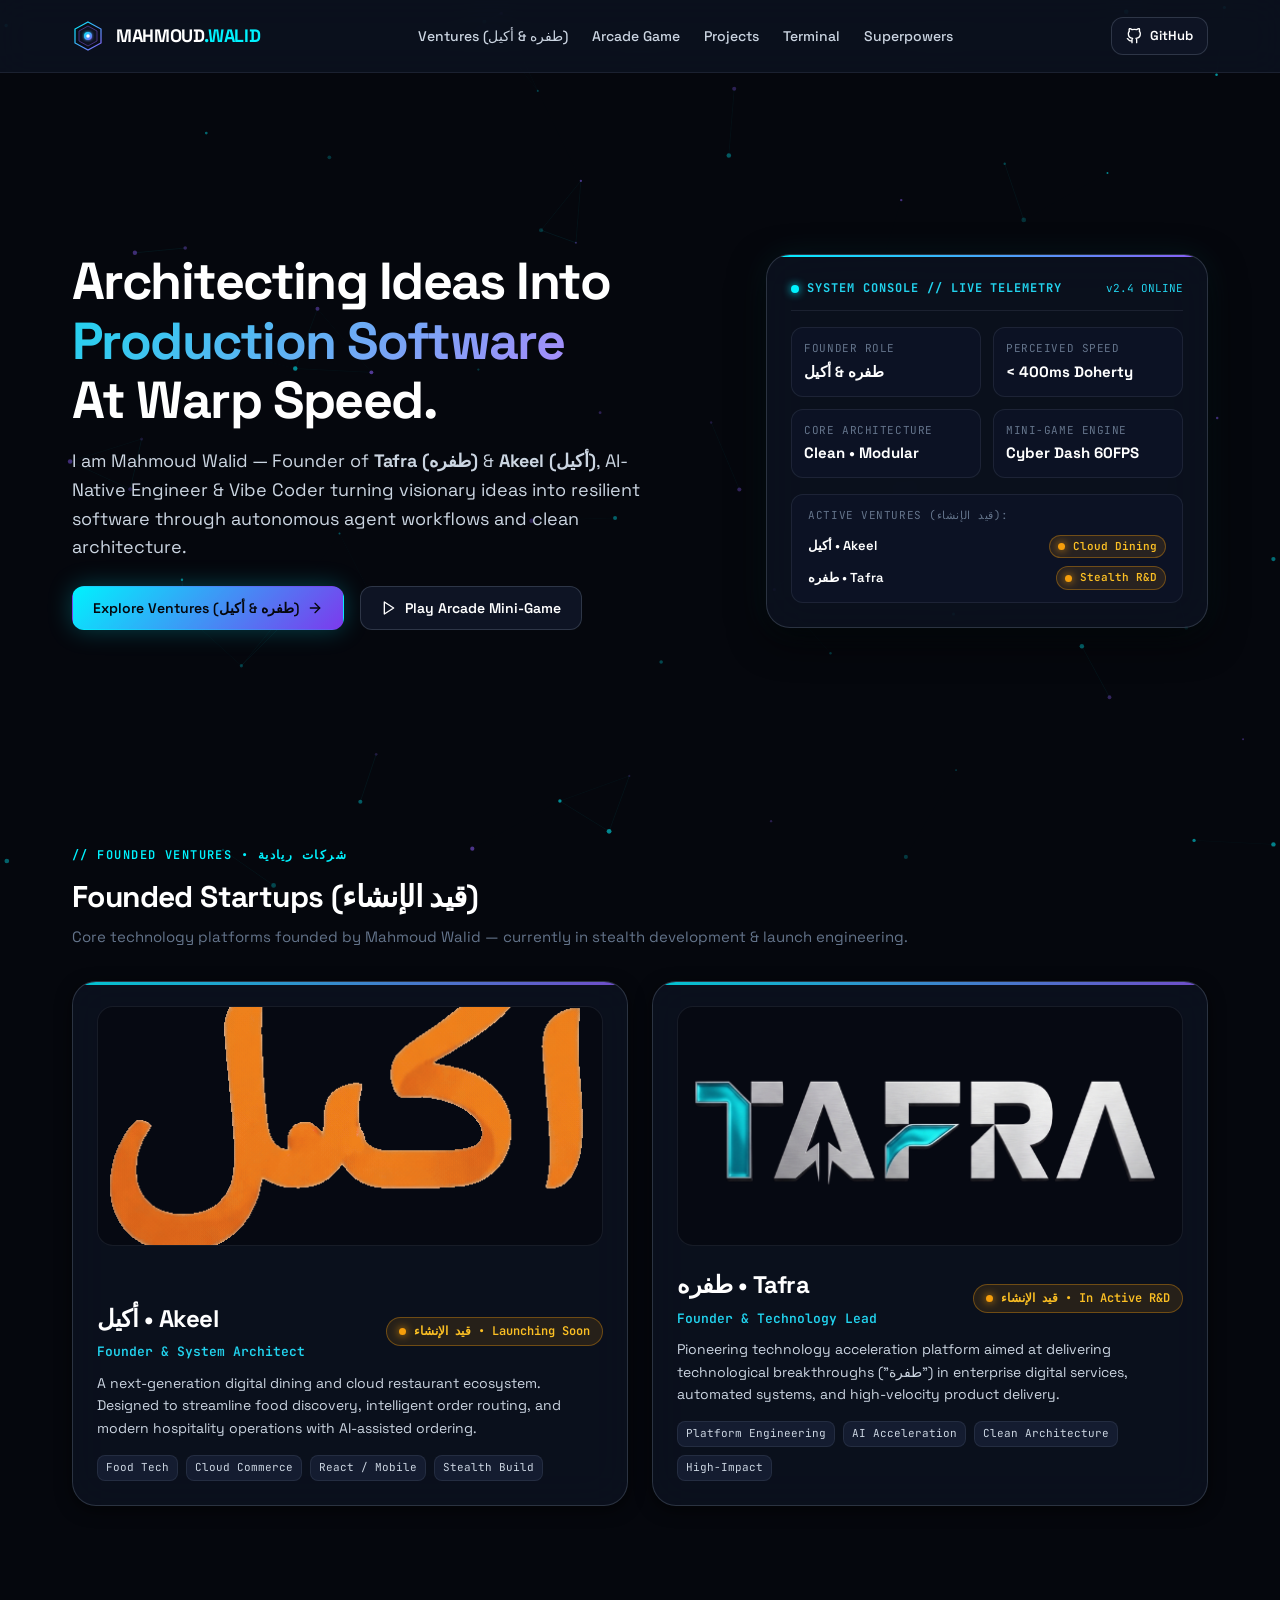
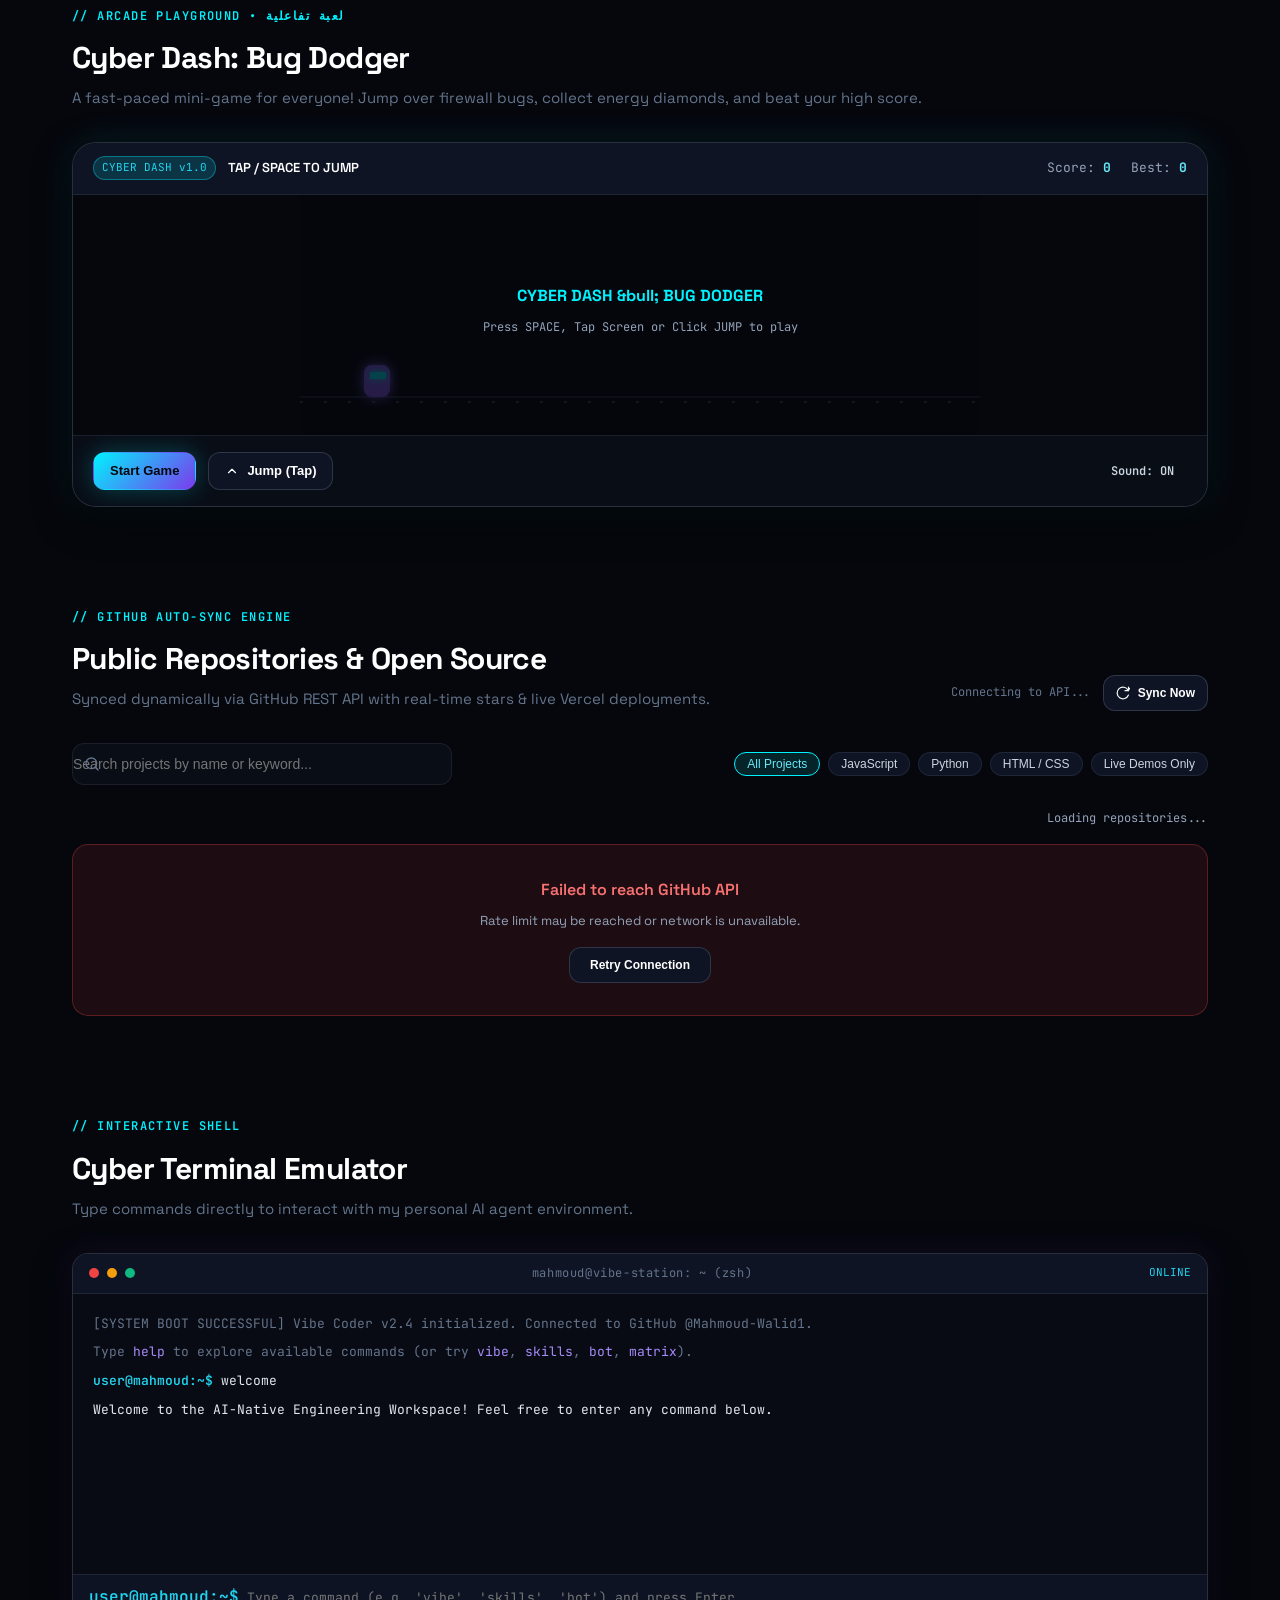
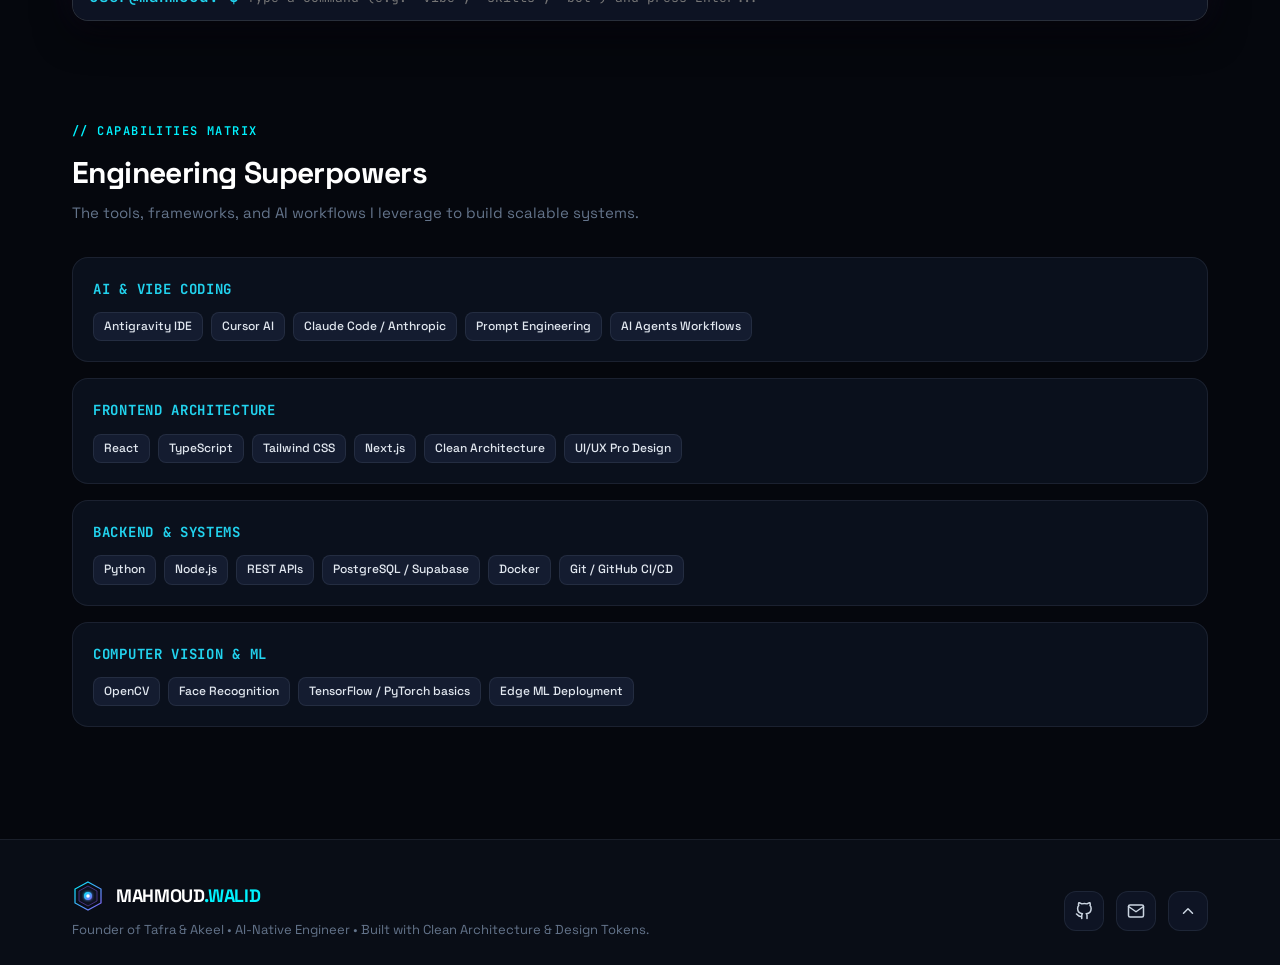
==== index.html @ 3ddee615 "feat: add Cyber Dash arcade mini-game, Tafra & Akeel ventures showcase, and modernize telemetry" ====
<!DOCTYPE html>
<html lang="en">
<head>
  <meta charset="UTF-8">
  <meta name="viewport" content="width=device-width, initial-scale=1.0">
  <title>Mahmoud Walid | Founder of Tafra & Akeel &bull; AI-Native Engineer</title>
  <meta name="description" content="Portfolio of Mahmoud Walid (Mahmoud-Walid1) — Founder of Tafra & Akeel, Vibe Coder & AI-Native Engineer building high-performance systems.">
  <meta property="og:title" content="Mahmoud Walid | Founder & AI-Native Engineer">
  <meta property="og:description" content="Explore founded ventures (Tafra & Akeel), live GitHub projects, and play the interactive Cyber Dash arcade mini-game.">
  <meta property="og:type" content="website">
  <link rel="icon" type="image/svg+xml" href="assets/favicon.svg">

  <!-- Typography: Space Grotesk & JetBrains Mono -->
  <link rel="preconnect" href="https://fonts.googleapis.com">
  <link rel="preconnect" href="https://fonts.gstatic.com" crossorigin>
  <link href="https://fonts.googleapis.com/css2?family=JetBrains+Mono:wght@400;500;700&family=Space+Grotesk:wght@400;500;600;700;800&display=swap" rel="stylesheet">

  <!-- Design System CSS -->
  <link rel="stylesheet" href="css/tokens.css">
  <link rel="stylesheet" href="css/layout.css">
  <link rel="stylesheet" href="css/components.css">

  <style>
    @keyframes spin {
      100% { transform: rotate(360deg); }
    }
  </style>
</head>
<body>
  <!-- 60FPS Interactive Cyber Particle Grid -->
  <canvas id="particle-canvas"></canvas>

  <!-- Navigation Header -->
  <header class="site-header">
    <div class="app-container nav-container">
      <a href="#" class="brand-logo" aria-label="Mahmoud Walid Home">
        <img src="assets/favicon.svg" alt="Cyber Brand Mark">
        <span>MAHMOUD<span class="brand-highlight">.WALID</span></span>
      </a>

      <nav aria-label="Primary Navigation">
        <ul class="nav-links">
          <li><a href="#ventures" class="nav-link">Ventures (طفره & أكيل)</a></li>
          <li><a href="#arcade" class="nav-link">Arcade Game</a></li>
          <li><a href="#projects" class="nav-link">Projects</a></li>
          <li><a href="#terminal" class="nav-link">Terminal</a></li>
          <li><a href="#skills" class="nav-link">Superpowers</a></li>
        </ul>
      </nav>

      <div style="display: flex; align-items: center; gap: var(--space-3);">
        <a href="https://github.com/Mahmoud-Walid1" target="_blank" rel="noopener noreferrer" class="btn btn-secondary" style="height: 38px; padding: 0 14px; font-size: 0.8125rem;">
          <svg xmlns="http://www.w3.org/2000/svg" width="16" height="16" viewBox="0 0 24 24" fill="none" stroke="currentColor" stroke-width="2" stroke-linecap="round" stroke-linejoin="round">
            <path d="M9 19c-5 1.5-5-2.5-7-3m14 6v-3.87a3.37 3.37 0 0 0-.94-2.61c3.14-.35 6.44-1.54 6.44-7A5.44 5.44 0 0 0 20 4.77 5.07 5.07 0 0 0 19.91 1S18.73.65 16 2.48a13.38 13.38 0 0 0-7 0C6.27.65 5.09 1 5.09 1A5.07 5.07 0 0 0 5 4.77a5.44 5.44 0 0 0-1.5 3.78c0 5.42 3.3 6.61 6.44 7A3.37 3.37 0 0 0 9 18.13V22"></path>
          </svg>
          <span>GitHub</span>
        </a>
      </div>
    </div>
  </header>

  <main class="app-container">
    <!-- Hero Section -->
    <section id="about" class="hero-section">
      <div class="hero-content">
        <h1 class="hero-title">
          Architecting Ideas Into <br>
          <span class="hero-gradient-text">Production Software</span> <br>
          At Warp Speed.
        </h1>

        <p class="hero-subtitle">
          I am Mahmoud Walid &mdash; Founder of <strong>Tafra (طفره)</strong> &amp; <strong>Akeel (أكيل)</strong>, AI-Native Engineer &amp; Vibe Coder turning visionary ideas into resilient software through autonomous agent workflows and clean architecture.
        </p>

        <div class="hero-actions">
          <a href="#ventures" class="btn btn-primary">
            <span>Explore Ventures (طفره & أكيل)</span>
            <svg xmlns="http://www.w3.org/2000/svg" width="16" height="16" viewBox="0 0 24 24" fill="none" stroke="currentColor" stroke-width="2" stroke-linecap="round" stroke-linejoin="round">
              <line x1="5" y1="12" x2="19" y2="12"></line>
              <polyline points="12 5 19 12 12 19"></polyline>
            </svg>
          </a>

          <a href="#arcade" class="btn btn-secondary">
            <svg xmlns="http://www.w3.org/2000/svg" width="16" height="16" viewBox="0 0 24 24" fill="none" stroke="currentColor" stroke-width="2" stroke-linecap="round" stroke-linejoin="round">
              <polygon points="5 3 19 12 5 21 5 3"></polygon>
            </svg>
            <span>Play Arcade Mini-Game</span>
          </a>
        </div>
      </div>

      <!-- Founder & System Telemetry Console -->
      <div class="hero-telemetry-card">
        <div class="hero-telemetry-header">
          <div class="hero-telemetry-title">
            <span class="badge-pulse-dot"></span>
            <span>SYSTEM CONSOLE // LIVE TELEMETRY</span>
          </div>
          <span style="font-family: var(--font-mono); font-size: 0.6875rem; color: var(--cyan-400);">v2.4 ONLINE</span>
        </div>

        <div class="hero-telemetry-grid">
          <div class="hero-metric-tile">
            <span class="hero-metric-label">Founder Role</span>
            <span class="hero-metric-value">طفره &amp; أكيل</span>
          </div>
          <div class="hero-metric-tile">
            <span class="hero-metric-label">Perceived Speed</span>
            <span class="hero-metric-value">&lt; 400ms Doherty</span>
          </div>
          <div class="hero-metric-tile">
            <span class="hero-metric-label">Core Architecture</span>
            <span class="hero-metric-value">Clean &bull; Modular</span>
          </div>
          <div class="hero-metric-tile">
            <span class="hero-metric-label">Mini-Game Engine</span>
            <span class="hero-metric-value">Cyber Dash 60FPS</span>
          </div>
        </div>

        <div class="hero-telemetry-ventures">
          <div style="font-family: var(--font-mono); font-size: 0.6875rem; color: var(--text-muted); text-transform: uppercase; letter-spacing: 0.05em; margin-bottom: 2px;">
            Active Ventures (قيد الإنشاء):
          </div>
          <div class="hero-telemetry-venture-item">
            <span style="font-weight: 600; color: #ffffff;">أكيل &bull; Akeel</span>
            <span class="badge-construction" style="padding: 2px 8px; font-size: 0.6875rem;">
              <span class="badge-pulse-amber"></span>
              <span>Cloud Dining</span>
            </span>
          </div>
          <div class="hero-telemetry-venture-item">
            <span style="font-weight: 600; color: #ffffff;">طفره &bull; Tafra</span>
            <span class="badge-construction" style="padding: 2px 8px; font-size: 0.6875rem;">
              <span class="badge-pulse-amber"></span>
              <span>Stealth R&amp;D</span>
            </span>
          </div>
        </div>
      </div>
    </section>

    <!-- Founded Ventures Section (Tafra & Akeel) -->
    <section id="ventures" class="section">
      <div class="section-header">
        <span class="section-tag">// FOUNDED VENTURES &bull; شركات ريادية</span>
        <h2 class="section-title">Founded Startups (قيد الإنشاء)</h2>
        <p class="section-subtitle">Core technology platforms founded by Mahmoud Walid &mdash; currently in stealth development &amp; launch engineering.</p>
      </div>

      <div class="ventures-grid">
        <!-- Venture 1: Akeel (أكيل) -->
        <article class="venture-card">
          <div class="venture-media-wrapper">
            <img src="assets/ventures/akeel.gif" alt="Akeel Food Tech Platform Animation" loading="lazy">
          </div>

          <div class="venture-info">
            <div class="venture-header">
              <div>
                <h3 class="venture-name">أكيل &bull; Akeel</h3>
                <span class="venture-role">Founder &amp; System Architect</span>
              </div>
              <div class="badge-construction">
                <span class="badge-pulse-amber"></span>
                <span>قيد الإنشاء &bull; Launching Soon</span>
              </div>
            </div>

            <p class="venture-desc">
              A next-generation digital dining and cloud restaurant ecosystem. Designed to streamline food discovery, intelligent order routing, and modern hospitality operations with AI-assisted ordering.
            </p>

            <div class="venture-tags">
              <span class="venture-tag">Food Tech</span>
              <span class="venture-tag">Cloud Commerce</span>
              <span class="venture-tag">React / Mobile</span>
              <span class="venture-tag">Stealth Build</span>
            </div>
          </div>
        </article>

        <!-- Venture 2: Tafra (طفره) -->
        <article class="venture-card">
          <div class="venture-media-wrapper">
            <img src="assets/ventures/tafra.png" alt="Tafra Tech Venture Brand Identity" loading="lazy">
          </div>

          <div class="venture-info">
            <div class="venture-header">
              <div>
                <h3 class="venture-name">طفره &bull; Tafra</h3>
                <span class="venture-role">Founder &amp; Technology Lead</span>
              </div>
              <div class="badge-construction">
                <span class="badge-pulse-amber"></span>
                <span>قيد الإنشاء &bull; In Active R&amp;D</span>
              </div>
            </div>

            <p class="venture-desc">
              Pioneering technology acceleration platform aimed at delivering technological breakthroughs ("طفرة") in enterprise digital services, automated systems, and high-velocity product delivery.
            </p>

            <div class="venture-tags">
              <span class="venture-tag">Platform Engineering</span>
              <span class="venture-tag">AI Acceleration</span>
              <span class="venture-tag">Clean Architecture</span>
              <span class="venture-tag">High-Impact</span>
            </div>
          </div>
        </article>
      </div>
    </section>

    <!-- Arcade Mini-Game Section (For Regular People) -->
    <section id="arcade" class="section">
      <div class="section-header">
        <span class="section-tag">// ARCADE PLAYGROUND &bull; لعبة تفاعلية</span>
        <h2 class="section-title">Cyber Dash: Bug Dodger</h2>
        <p class="section-subtitle">A fast-paced mini-game for everyone! Jump over firewall bugs, collect energy diamonds, and beat your high score.</p>
      </div>

      <div id="arcade-game-container" class="arcade-container">
        <div class="arcade-header">
          <div class="arcade-title-group">
            <span class="arcade-status-badge">CYBER DASH v1.0</span>
            <span style="font-size: 0.8125rem; font-weight: 600; color: #ffffff;">TAP / SPACE TO JUMP</span>
          </div>

          <div class="arcade-stats">
            <div class="arcade-stat-item">Score: <span id="game-score-display" class="arcade-stat-val">0</span></div>
            <div class="arcade-stat-item">Best: <span id="game-highscore-display" class="arcade-stat-val">0</span></div>
          </div>
        </div>

        <div class="arcade-canvas-wrapper">
          <canvas id="cyber-game-canvas"></canvas>
        </div>

        <div class="arcade-footer-controls">
          <div class="arcade-btn-group">
            <button id="game-start-btn" class="btn btn-primary" style="height: 38px; padding: 0 16px; font-size: 0.8125rem;">
              Start Game
            </button>
            <button id="game-jump-btn" class="btn btn-secondary" style="height: 38px; padding: 0 16px; font-size: 0.8125rem;">
              <svg xmlns="http://www.w3.org/2000/svg" width="14" height="14" viewBox="0 0 24 24" fill="none" stroke="currentColor" stroke-width="2" stroke-linecap="round" stroke-linejoin="round">
                <polyline points="18 15 12 9 6 15"></polyline>
              </svg>
              <span>Jump (Tap)</span>
            </button>
          </div>

          <div class="arcade-btn-group">
            <button id="game-mute-btn" class="btn btn-ghost" style="height: 36px; padding: 0 12px; font-size: 0.75rem; font-family: var(--font-mono);">
              Sound: ON
            </button>
          </div>
        </div>
      </div>
    </section>

    <!-- Dynamic Repositories Section -->
    <section id="projects" class="section">
      <div class="section-header" style="display: flex; flex-direction: column; gap: var(--space-2);">
        <div style="display: flex; justify-content: space-between; align-items: flex-end; flex-wrap: wrap; gap: var(--space-4);">
          <div>
            <span class="section-tag">// GITHUB AUTO-SYNC ENGINE</span>
            <h2 class="section-title">Public Repositories &amp; Open Source</h2>
            <p class="section-subtitle">Synced dynamically via GitHub REST API with real-time stars &amp; live Vercel deployments.</p>
          </div>

          <div style="display: flex; align-items: center; gap: var(--space-3);">
            <span id="cache-status" style="font-family: var(--font-mono); font-size: 0.75rem; color: var(--slate-500);">Connecting to API...</span>
            <button id="sync-repos-btn" class="btn btn-secondary" title="Force Refresh GitHub Cache" style="height: 36px; padding: 0 12px; font-size: 0.75rem;">
              <svg class="sync-icon" xmlns="http://www.w3.org/2000/svg" width="14" height="14" viewBox="0 0 24 24" fill="none" stroke="currentColor" stroke-width="2" stroke-linecap="round" stroke-linejoin="round">
                <path d="M21.5 2v6h-6M21.34 15.57a10 10 0 1 1-.57-8.38l5.67-5.67"></path>
              </svg>
              <span>Sync Now</span>
            </button>
          </div>
        </div>
      </div>

      <!-- Search & Category Filters -->
      <div class="controls-bar">
        <div class="search-input-wrapper">
          <svg class="search-icon" xmlns="http://www.w3.org/2000/svg" viewBox="0 0 24 24" fill="none" stroke="currentColor" stroke-width="2" stroke-linecap="round" stroke-linejoin="round">
            <circle cx="11" cy="11" r="8"></circle>
            <line x1="21" y1="21" x2="16.65" y2="16.65"></line>
          </svg>
          <input id="repo-search-input" type="text" class="search-input" placeholder="Search projects by name or keyword...">
        </div>

        <div class="filter-chips">
          <button class="filter-chip active" data-filter="All">All Projects</button>
          <button class="filter-chip" data-filter="JavaScript">JavaScript</button>
          <button class="filter-chip" data-filter="Python">Python</button>
          <button class="filter-chip" data-filter="HTML/CSS">HTML / CSS</button>
          <button class="filter-chip" data-filter="Demos Only">Live Demos Only</button>
        </div>
      </div>

      <div style="margin-bottom: var(--space-4); display: flex; justify-content: flex-end;">
        <span id="repos-count" style="font-family: var(--font-mono); font-size: 0.75rem; color: var(--slate-400);">Loading repositories...</span>
      </div>

      <!-- Repositories Grid Container -->
      <div id="repos-container" class="repos-grid">
        <!-- Rendered dynamically by js/ui.js -->
      </div>
    </section>

    <!-- Cyber Terminal Section -->
    <section id="terminal" class="section">
      <div class="section-header">
        <span class="section-tag">// INTERACTIVE SHELL</span>
        <h2 class="section-title">Cyber Terminal Emulator</h2>
        <p class="section-subtitle">Type commands directly to interact with my personal AI agent environment.</p>
      </div>

      <div id="cyber-terminal" class="terminal-window">
        <div class="terminal-header">
          <div class="terminal-dots">
            <span class="terminal-dot dot-red"></span>
            <span class="terminal-dot dot-yellow"></span>
            <span class="terminal-dot dot-green"></span>
          </div>
          <span class="terminal-title">mahmoud@vibe-station: ~ (zsh)</span>
          <span style="font-size: 0.6875rem; color: var(--cyan-400);">ONLINE</span>
        </div>

        <div class="terminal-body">
          <div class="terminal-line terminal-system">
            [SYSTEM BOOT SUCCESSFUL] Vibe Coder v2.4 initialized. Connected to GitHub @Mahmoud-Walid1.
          </div>
          <div class="terminal-line terminal-system">
            Type <span class="terminal-highlight">help</span> to explore available commands (or try <span class="terminal-highlight">vibe</span>, <span class="terminal-highlight">skills</span>, <span class="terminal-highlight">bot</span>, <span class="terminal-highlight">matrix</span>).
          </div>
          <div class="terminal-line">
            <span class="terminal-prompt">user@mahmoud:~$</span> <span class="terminal-output">welcome</span>
          </div>
          <div class="terminal-line terminal-output">
            Welcome to the AI-Native Engineering Workspace! Feel free to enter any command below.
          </div>
        </div>

        <div class="terminal-header" style="background: rgba(14, 20, 36, 0.95); border-top: 1px solid var(--border-subtle); border-bottom: none; height: 46px;">
          <div class="terminal-input-row" style="width: 100%; margin: 0;">
            <span class="terminal-prompt">user@mahmoud:~$</span>
            <input type="text" class="terminal-input" placeholder="Type a command (e.g. 'vibe', 'skills', 'bot') and press Enter..." autofocus>
          </div>
        </div>
      </div>
    </section>

    <!-- Skills & Superpowers Section -->
    <section id="skills" class="section">
      <div class="section-header">
        <span class="section-tag">// CAPABILITIES MATRIX</span>
        <h2 class="section-title">Engineering Superpowers</h2>
        <p class="section-subtitle">The tools, frameworks, and AI workflows I leverage to build scalable systems.</p>
      </div>

      <div id="skills-container" style="display: grid; grid-template-columns: 1fr; gap: var(--space-4);">
        <!-- Rendered dynamically by js/main.js -->
      </div>
    </section>
  </main>

  <!-- Footer -->
  <footer class="site-footer">
    <div class="app-container footer-inner">
      <div>
        <a href="#" class="brand-logo" style="margin-bottom: var(--space-2);">
          <img src="assets/favicon.svg" alt="Cyber Brand Mark">
          <span>MAHMOUD<span class="brand-highlight">.WALID</span></span>
        </a>
        <p class="footer-meta">Founder of Tafra &amp; Akeel &bull; AI-Native Engineer &bull; Built with Clean Architecture &amp; Design Tokens.</p>
      </div>

      <div style="display: flex; align-items: center; gap: var(--space-3);">
        <a href="https://github.com/Mahmoud-Walid1" target="_blank" rel="noopener noreferrer" class="btn-icon" aria-label="GitHub Profile">
          <svg xmlns="http://www.w3.org/2000/svg" width="18" height="18" viewBox="0 0 24 24" fill="none" stroke="currentColor" stroke-width="2" stroke-linecap="round" stroke-linejoin="round">
            <path d="M9 19c-5 1.5-5-2.5-7-3m14 6v-3.87a3.37 3.37 0 0 0-.94-2.61c3.14-.35 6.44-1.54 6.44-7A5.44 5.44 0 0 0 20 4.77 5.07 5.07 0 0 0 19.91 1S18.73.65 16 2.48a13.38 13.38 0 0 0-7 0C6.27.65 5.09 1 5.09 1A5.07 5.07 0 0 0 5 4.77a5.44 5.44 0 0 0-1.5 3.78c0 5.42 3.3 6.61 6.44 7A3.37 3.37 0 0 0 9 18.13V22"></path>
          </svg>
        </a>

        <a href="mailto:mahmoud.walid.dev@gmail.com" class="btn-icon" aria-label="Email Me">
          <svg xmlns="http://www.w3.org/2000/svg" width="18" height="18" viewBox="0 0 24 24" fill="none" stroke="currentColor" stroke-width="2" stroke-linecap="round" stroke-linejoin="round">
            <path d="M4 4h16c1.1 0 2 .9 2 2v12c0 1.1-.9 2-2 2H4c-1.1 0-2-.9-2-2V6c0-1.1.9-2 2-2z"></path>
            <polyline points="22,6 12,13 2,6"></polyline>
          </svg>
        </a>

        <a href="#about" class="btn-icon" aria-label="Scroll to top">
          <svg xmlns="http://www.w3.org/2000/svg" width="18" height="18" viewBox="0 0 24 24" fill="none" stroke="currentColor" stroke-width="2" stroke-linecap="round" stroke-linejoin="round">
            <polyline points="18 15 12 9 6 15"></polyline>
          </svg>
        </a>
      </div>
    </div>
  </footer>

  <!-- Module Entrypoint -->
  <script type="module" src="js/main.js"></script>
</body>
</html>
---- css/tokens.css ----
/**
 * Design Tokens & Foundation System
 * Strict 4px modular spacing scale, 100-900 color ramps, semantic tokens, and intent-driven motion curves.
 */

:root {
  /* 4px Modular Spacing Scale */
  --space-1: 4px;
  --space-2: 8px;
  --space-3: 12px;
  --space-4: 16px;
  --space-5: 20px;
  --space-6: 24px;
  --space-8: 32px;
  --space-10: 40px;
  --space-12: 48px;
  --space-16: 64px;

  /* Numbered Color Scales: Cyan Accent (#00f2fe base) */
  --cyan-50: #ecfeff;
  --cyan-100: #cffafe;
  --cyan-200: #a5f3fc;
  --cyan-300: #67e8f9;
  --cyan-400: #22d3ee;
  --cyan-500: #00f2fe;
  --cyan-600: #0891b2;
  --cyan-700: #0e7490;
  --cyan-800: #155e75;
  --cyan-900: #164e63;

  /* Numbered Color Scales: Violet Accent (#8b5cf6 base) */
  --violet-50: #f5f3ff;
  --violet-100: #ede9fe;
  --violet-200: #ddd6fe;
  --violet-300: #c4b5fd;
  --violet-400: #a78bfa;
  --violet-500: #8b5cf6;
  --violet-600: #7c3aed;
  --violet-700: #6d28d9;
  --violet-800: #5b21b6;
  --violet-900: #4c1d95;

  /* Dark Neutral Slate Canvas Ramps */
  --slate-950: #05070d;
  --slate-900: #090d16;
  --slate-850: #0e1424;
  --slate-800: #141c30;
  --slate-700: #1f2a47;
  --slate-600: #334155;
  --slate-500: #64748b;
  --slate-400: #94a3b8;
  --slate-300: #cbd5e1;
  --slate-200: #e2e8f0;
  --slate-100: #f8fafc;

  /* Semantic Design Tokens */
  --bg-canvas: var(--slate-950);
  --bg-surface: var(--slate-900);
  --bg-surface-elevated: var(--slate-850);
  --bg-surface-glass: rgba(14, 20, 36, 0.7);

  --border-subtle: rgba(148, 163, 184, 0.12);
  --border-strong: rgba(148, 163, 184, 0.24);
  --border-accent: rgba(0, 242, 254, 0.35);
  --border-violet: rgba(139, 92, 246, 0.35);

  --text-primary: #ffffff;
  --text-secondary: var(--slate-300);
  --text-muted: var(--slate-500);
  --text-accent: var(--cyan-500);
  --text-violet: var(--violet-400);

  /* Typography Scale */
  --font-sans: 'Space Grotesk', -apple-system, BlinkMacSystemFont, 'Segoe UI', Roboto, sans-serif;
  --font-mono: 'JetBrains Mono', 'Fira Code', monospace;

  /* Elevation Shadows */
  --shadow-sm: 0 1px 2px rgba(0, 0, 0, 0.4);
  --shadow-md: 0 4px 16px rgba(0, 0, 0, 0.6);
  --shadow-lg: 0 12px 36px rgba(0, 0, 0, 0.75);
  --shadow-neon-cyan: 0 0 24px rgba(0, 242, 254, 0.25);
  --shadow-neon-violet: 0 0 24px rgba(139, 92, 246, 0.25);

  /* Concentric Border Radii */
  --radius-sm: 8px;
  --radius-md: 12px;
  --radius-lg: 16px;
  --radius-xl: 24px;
  --radius-full: 9999px;

  /* Intent-Driven Motion */
  --ease-enter: cubic-bezier(0.16, 1, 0.3, 1);
  --ease-move: cubic-bezier(0.4, 0, 0.2, 1);
  --ease-exit: cubic-bezier(0.4, 0, 1, 1);
  --ease-spring: cubic-bezier(0.34, 1.56, 0.64, 1);

  --duration-micro: 120ms;
  --duration-standard: 200ms;
  --duration-surface: 320ms;
  --duration-complex: 480ms;

  /* Z-Index Hierarchy */
  --z-canvas: 0;
  --z-base: 1;
  --z-surface: 10;
  --z-dropdown: 20;
  --z-modal: 40;
  --z-toast: 50;
}
---- css/layout.css ----
/**
 * Layout Architecture
 * Semantic grid and container system adhering to the 4px modular scale.
 */

*, *::before, *::after {
  box-sizing: border-box;
  margin: 0;
  padding: 0;
}

html {
  scroll-behavior: smooth;
  color-scheme: dark;
}

body {
  font-family: var(--font-sans);
  background-color: var(--bg-canvas);
  color: var(--text-primary);
  line-height: 1.6;
  min-height: 100vh;
  overflow-x: hidden;
  position: relative;
}

/* Background Canvas Layer */
#particle-canvas {
  position: fixed;
  top: 0;
  left: 0;
  width: 100vw;
  height: 100vh;
  z-index: var(--z-canvas);
  pointer-events: none;
  opacity: 0.85;
}

/* Content Wrapper */
.app-container {
  position: relative;
  z-index: var(--z-base);
  width: 100%;
  max-width: 1200px;
  margin: 0 auto;
  padding: 0 var(--space-4);
}

@media (min-width: 768px) {
  .app-container {
    padding: 0 var(--space-8);
  }
}

/* Sticky Navbar */
.site-header {
  position: sticky;
  top: 0;
  z-index: var(--z-surface);
  backdrop-filter: blur(16px);
  -webkit-backdrop-filter: blur(16px);
  background: var(--bg-surface-glass);
  border-bottom: 1px solid var(--border-subtle);
  transition: border-color var(--duration-standard) var(--ease-move);
}

.nav-container {
  display: flex;
  align-items: center;
  justify-content: space-between;
  height: 72px;
}

.brand-logo {
  display: flex;
  align-items: center;
  gap: var(--space-3);
  text-decoration: none;
  color: var(--text-primary);
  font-weight: 700;
  font-size: 1.125rem;
  letter-spacing: -0.02em;
}

.brand-logo img {
  width: 32px;
  height: 32px;
}

.brand-logo .brand-highlight {
  color: var(--text-accent);
}

.nav-links {
  display: none;
  align-items: center;
  gap: var(--space-6);
  list-style: none;
}

@media (min-width: 768px) {
  .nav-links {
    display: flex;
  }
}

.nav-link {
  color: var(--text-secondary);
  text-decoration: none;
  font-size: 0.875rem;
  font-weight: 500;
  transition: color var(--duration-micro) var(--ease-enter);
}

.nav-link:hover {
  color: var(--text-accent);
}

/* Hero Section */
.hero-section {
  padding: var(--space-12) 0 var(--space-8);
  display: grid;
  grid-template-columns: 1fr;
  gap: var(--space-8);
  align-items: center;
}

@media (min-width: 1024px) {
  .hero-section {
    grid-template-columns: 1.2fr 0.8fr;
    padding: var(--space-16) 0 var(--space-12);
    min-height: 80vh;
  }
}

.hero-content {
  display: flex;
  flex-direction: column;
  gap: var(--space-4);
}

.hero-title {
  font-size: 2.25rem;
  font-weight: 800;
  line-height: 1.15;
  letter-spacing: -0.03em;
  color: var(--text-primary);
}

@media (min-width: 640px) {
  .hero-title {
    font-size: 3.25rem;
  }
}

.hero-gradient-text {
  background: linear-gradient(135deg, var(--cyan-400), var(--violet-400));
  -webkit-background-clip: text;
  -webkit-text-fill-color: transparent;
}

.hero-subtitle {
  font-size: 1.125rem;
  color: var(--text-secondary);
  max-width: 580px;
  line-height: 1.6;
}

.hero-actions {
  display: flex;
  flex-wrap: wrap;
  gap: var(--space-4);
  margin-top: var(--space-2);
}

.hero-telemetry-card {
  background: var(--bg-surface-glass);
  backdrop-filter: blur(24px);
  -webkit-backdrop-filter: blur(24px);
  border: 1px solid var(--border-strong);
  border-radius: var(--radius-xl);
  padding: var(--space-6);
  box-shadow: var(--shadow-lg), 0 0 32px rgba(0, 242, 254, 0.08);
  position: relative;
  overflow: hidden;
  display: flex;
  flex-direction: column;
  gap: var(--space-4);
}

.hero-telemetry-card::before {
  content: '';
  position: absolute;
  top: 0;
  left: 0;
  right: 0;
  height: 2px;
  background: linear-gradient(90deg, var(--cyan-500), var(--violet-500));
}

.hero-telemetry-header {
  display: flex;
  align-items: center;
  justify-content: space-between;
  border-bottom: 1px solid var(--border-subtle);
  padding-bottom: var(--space-3);
}

.hero-telemetry-title {
  font-family: var(--font-mono);
  font-size: 0.75rem;
  font-weight: 700;
  text-transform: uppercase;
  letter-spacing: 0.08em;
  color: var(--cyan-400);
  display: flex;
  align-items: center;
  gap: var(--space-2);
}

.hero-telemetry-grid {
  display: grid;
  grid-template-columns: 1fr 1fr;
  gap: var(--space-3);
}

.hero-metric-tile {
  background: rgba(15, 23, 42, 0.6);
  border: 1px solid var(--border-subtle);
  border-radius: var(--radius-md);
  padding: var(--space-3);
  display: flex;
  flex-direction: column;
  gap: 2px;
}

.hero-metric-label {
  font-family: var(--font-mono);
  font-size: 0.6875rem;
  color: var(--text-muted);
  text-transform: uppercase;
  letter-spacing: 0.05em;
}

.hero-metric-value {
  font-size: 0.9375rem;
  font-weight: 700;
  color: var(--text-primary);
}

.hero-telemetry-ventures {
  background: rgba(15, 23, 42, 0.6);
  border: 1px solid var(--border-subtle);
  border-radius: var(--radius-md);
  padding: var(--space-3) var(--space-4);
  display: flex;
  flex-direction: column;
  gap: var(--space-2);
}

.hero-telemetry-venture-item {
  display: flex;
  align-items: center;
  justify-content: space-between;
  font-size: 0.8125rem;
}

/* Section Common Layout */
.section {
  padding: var(--space-12) 0;
}

.section-header {
  margin-bottom: var(--space-8);
}

.section-tag {
  font-family: var(--font-mono);
  font-size: 0.75rem;
  font-weight: 600;
  text-transform: uppercase;
  letter-spacing: 0.12em;
  color: var(--text-accent);
  display: inline-block;
  margin-bottom: var(--space-2);
}

.section-title {
  font-size: 1.875rem;
  font-weight: 700;
  letter-spacing: -0.02em;
  color: var(--text-primary);
}

.section-subtitle {
  font-size: 0.9375rem;
  color: var(--text-muted);
  margin-top: var(--space-1);
}

/* Repositories Grid */
.repos-grid {
  display: grid;
  grid-template-columns: 1fr;
  gap: var(--space-5);
}

@media (min-width: 640px) {
  .repos-grid {
    grid-template-columns: repeat(2, 1fr);
  }
}

@media (min-width: 1024px) {
  .repos-grid {
    grid-template-columns: repeat(3, 1fr);
  }
}

/* Footer Layout */
.site-footer {
  border-top: 1px solid var(--border-subtle);
  background: var(--bg-surface);
  padding: var(--space-10) 0 var(--space-6);
  margin-top: var(--space-16);
}

.footer-inner {
  display: flex;
  flex-direction: column;
  gap: var(--space-6);
  align-items: center;
  text-align: center;
}

@media (min-width: 768px) {
  .footer-inner {
    flex-direction: row;
    justify-content: space-between;
    text-align: left;
  }
}

.footer-meta {
  font-size: 0.8125rem;
  color: var(--text-muted);
}
---- css/components.css ----
/**
 * Component Styles
 * Buttons, Badges, Cyber Terminal, Repository Cards, Arcade Mini-Game, Ventures, and Skeletons.
 */

/* Badges */
.badge-vibe {
  display: inline-flex;
  align-items: center;
  gap: var(--space-2);
  padding: var(--space-1) var(--space-3);
  border-radius: var(--radius-full);
  background: rgba(0, 242, 254, 0.08);
  border: 1px solid var(--border-accent);
  color: var(--cyan-300);
  font-size: 0.8125rem;
  font-weight: 600;
  width: fit-content;
  box-shadow: 0 0 16px rgba(0, 242, 254, 0.15);
}

.badge-pulse-dot {
  width: 8px;
  height: 8px;
  border-radius: 50%;
  background: var(--cyan-500);
  box-shadow: 0 0 8px var(--cyan-500);
  animation: pulseDot 2s infinite;
}

.badge-construction {
  display: inline-flex;
  align-items: center;
  gap: var(--space-2);
  padding: 4px var(--space-3);
  border-radius: var(--radius-full);
  background: rgba(245, 158, 11, 0.12);
  border: 1px solid rgba(245, 158, 11, 0.35);
  color: #fbbf24;
  font-size: 0.75rem;
  font-weight: 600;
  font-family: var(--font-mono);
}

.badge-pulse-amber {
  width: 7px;
  height: 7px;
  border-radius: 50%;
  background: #f59e0b;
  box-shadow: 0 0 8px #f59e0b;
  animation: pulseDot 1.8s infinite;
}

@keyframes pulseDot {
  0%, 100% { transform: scale(1); opacity: 1; }
  50% { transform: scale(1.3); opacity: 0.6; }
}

/* Buttons */
.btn {
  display: inline-flex;
  align-items: center;
  justify-content: center;
  gap: var(--space-2);
  height: 44px;
  padding: 0 var(--space-5);
  border-radius: var(--radius-md);
  font-size: 0.875rem;
  font-weight: 600;
  text-decoration: none;
  cursor: pointer;
  transition: all var(--duration-standard) var(--ease-enter);
  border: 1px solid transparent;
  user-select: none;
}

.btn:active {
  transform: scale(0.98);
}

.btn-primary {
  background: linear-gradient(135deg, var(--cyan-500), var(--violet-600));
  color: #05070d;
  box-shadow: var(--shadow-neon-cyan);
}

.btn-primary:hover {
  filter: brightness(1.15);
  box-shadow: 0 0 28px rgba(0, 242, 254, 0.4);
}

.btn-secondary {
  background: var(--slate-850);
  border-color: var(--border-strong);
  color: var(--text-primary);
}

.btn-secondary:hover {
  background: var(--slate-800);
  border-color: var(--border-accent);
  color: var(--text-accent);
}

.btn-ghost {
  background: transparent;
  color: var(--text-secondary);
}

.btn-ghost:hover {
  background: var(--slate-850);
  color: var(--text-primary);
}

.btn-icon {
  width: 40px;
  height: 40px;
  padding: 0;
  border-radius: var(--radius-md);
  background: var(--slate-850);
  border: 1px solid var(--border-subtle);
  color: var(--text-secondary);
  display: inline-flex;
  align-items: center;
  justify-content: center;
  transition: all var(--duration-micro) var(--ease-enter);
}

.btn-icon:hover {
  color: var(--text-accent);
  border-color: var(--border-accent);
  transform: translateY(-2px);
}

/* Founded Ventures Cards */
.ventures-grid {
  display: grid;
  grid-template-columns: 1fr;
  gap: var(--space-6);
}

@media (min-width: 840px) {
  .ventures-grid {
    grid-template-columns: repeat(2, 1fr);
  }
}

.venture-card {
  border-radius: var(--radius-xl);
  border: 1px solid var(--border-strong);
  background: var(--bg-surface-glass);
  backdrop-filter: blur(20px);
  -webkit-backdrop-filter: blur(20px);
  padding: var(--space-6);
  display: flex;
  flex-direction: column;
  justify-content: space-between;
  gap: var(--space-5);
  transition: all var(--duration-standard) var(--ease-enter);
  position: relative;
  overflow: hidden;
  box-shadow: var(--shadow-md);
}

.venture-card::before {
  content: '';
  position: absolute;
  top: 0;
  left: 0;
  right: 0;
  height: 3px;
  background: linear-gradient(90deg, var(--cyan-500), var(--violet-500));
  opacity: 0.8;
}

.venture-card:hover {
  transform: translateY(-6px);
  border-color: var(--border-accent);
  box-shadow: var(--shadow-lg), 0 0 32px rgba(0, 242, 254, 0.15);
}

/* Concentric Border Radii for Inner Media: R_inner = R_outer - Padding = 24px - 8px = 16px */
.venture-media-wrapper {
  width: 100%;
  height: 240px;
  border-radius: var(--radius-lg);
  border: 1px solid var(--border-subtle);
  background: #060912;
  overflow: hidden;
  display: flex;
  align-items: center;
  justify-content: center;
  position: relative;
}

.venture-media-wrapper img {
  width: 100%;
  height: 100%;
  object-fit: cover;
  transition: transform var(--duration-surface) var(--ease-enter);
}

.venture-card:hover .venture-media-wrapper img {
  transform: scale(1.04);
}

.venture-info {
  display: flex;
  flex-direction: column;
  gap: var(--space-2);
}

.venture-header {
  display: flex;
  align-items: center;
  justify-content: space-between;
  flex-wrap: wrap;
  gap: var(--space-2);
}

.venture-name {
  font-size: 1.5rem;
  font-weight: 800;
  color: #ffffff;
  letter-spacing: -0.02em;
}

.venture-role {
  font-family: var(--font-mono);
  font-size: 0.8125rem;
  color: var(--cyan-400);
  font-weight: 600;
}

.venture-desc {
  font-size: 0.875rem;
  color: var(--text-secondary);
  line-height: 1.6;
}

.venture-tags {
  display: flex;
  flex-wrap: wrap;
  gap: var(--space-2);
  margin-top: var(--space-2);
}

.venture-tag {
  padding: 3px 8px;
  background: var(--slate-800);
  border: 1px solid var(--border-subtle);
  border-radius: var(--radius-sm);
  font-size: 0.6875rem;
  font-family: var(--font-mono);
  color: var(--slate-300);
}

/* Arcade Mini-Game Container */
.arcade-container {
  border-radius: var(--radius-xl);
  border: 1px solid var(--border-strong);
  background: rgba(9, 13, 22, 0.95);
  backdrop-filter: blur(24px);
  box-shadow: var(--shadow-lg), 0 0 36px rgba(0, 242, 254, 0.12);
  overflow: hidden;
  position: relative;
}

.arcade-header {
  height: 52px;
  background: var(--slate-850);
  border-bottom: 1px solid var(--border-subtle);
  display: flex;
  align-items: center;
  justify-content: space-between;
  padding: 0 var(--space-5);
  flex-wrap: wrap;
}

.arcade-title-group {
  display: flex;
  align-items: center;
  gap: var(--space-3);
}

.arcade-status-badge {
  font-family: var(--font-mono);
  font-size: 0.6875rem;
  padding: 2px 8px;
  border-radius: var(--radius-full);
  background: rgba(0, 242, 254, 0.15);
  color: var(--cyan-400);
  border: 1px solid var(--border-accent);
}

.arcade-stats {
  display: flex;
  align-items: center;
  gap: var(--space-5);
  font-family: var(--font-mono);
  font-size: 0.8125rem;
}

.arcade-stat-item {
  color: var(--slate-400);
}

.arcade-stat-val {
  color: var(--cyan-300);
  font-weight: 700;
}

.arcade-canvas-wrapper {
  width: 100%;
  position: relative;
  background: #05070d;
  display: flex;
  justify-content: center;
  overflow: hidden;
}

#cyber-game-canvas {
  width: 100%;
  max-width: 680px;
  height: auto;
  aspect-ratio: 680 / 240;
  display: block;
  cursor: pointer;
}

.arcade-footer-controls {
  padding: var(--space-4) var(--space-5);
  background: var(--slate-900);
  border-top: 1px solid var(--border-subtle);
  display: flex;
  align-items: center;
  justify-content: space-between;
  flex-wrap: wrap;
  gap: var(--space-3);
}

.arcade-btn-group {
  display: flex;
  align-items: center;
  gap: var(--space-3);
}

/* Cyber Terminal Window */
.terminal-window {
  border-radius: var(--radius-lg);
  border: 1px solid var(--border-strong);
  background: rgba(9, 13, 22, 0.9);
  backdrop-filter: blur(20px);
  box-shadow: var(--shadow-lg), 0 0 32px rgba(139, 92, 246, 0.12);
  overflow: hidden;
  font-family: var(--font-mono);
}

.terminal-header {
  height: 40px;
  background: var(--slate-850);
  border-bottom: 1px solid var(--border-subtle);
  display: flex;
  align-items: center;
  justify-content: space-between;
  padding: 0 var(--space-4);
}

.terminal-dots {
  display: flex;
  gap: var(--space-2);
}

.terminal-dot {
  width: 10px;
  height: 10px;
  border-radius: 50%;
}

.dot-red { background: #ef4444; }
.dot-yellow { background: #f59e0b; }
.dot-green { background: #10b981; }

.terminal-title {
  font-size: 0.75rem;
  color: var(--text-muted);
  letter-spacing: 0.05em;
}

.terminal-body {
  padding: var(--space-5);
  height: 280px;
  overflow-y: auto;
  font-size: 0.8125rem;
  line-height: 1.6;
}

.terminal-line {
  margin-bottom: var(--space-2);
}

.terminal-prompt {
  color: var(--cyan-400);
  font-weight: 600;
}

.terminal-system {
  color: var(--text-muted);
}

.terminal-output {
  color: var(--slate-200);
}

.terminal-highlight {
  color: var(--violet-400);
}

.terminal-input-row {
  display: flex;
  align-items: center;
  gap: var(--space-2);
  margin-top: var(--space-3);
}

.terminal-input {
  background: transparent;
  border: none;
  color: var(--cyan-300);
  font-family: var(--font-mono);
  font-size: 0.8125rem;
  outline: none;
  flex: 1;
}

/* Controls Bar (Search & Filters) */
.controls-bar {
  display: flex;
  flex-direction: column;
  gap: var(--space-4);
  margin-bottom: var(--space-6);
}

@media (min-width: 768px) {
  .controls-bar {
    flex-direction: row;
    align-items: center;
    justify-content: space-between;
  }
}

.search-input-wrapper {
  position: relative;
  width: 100%;
  max-width: 380px;
}

.search-icon {
  position: absolute;
  left: var(--space-3);
  top: 50%;
  transform: translateY(-50%);
  width: 16px;
  height: 16px;
  color: var(--text-muted);
  pointer-events: none;
}

.search-input {
  width: 100%;
  height: 42px;
  background: var(--slate-900);
  border: 1px solid var(--border-subtle);
  border-radius: var(--radius-md);
  padding-left: var(--space-9);
  padding-right: var(--space-4);
  color: var(--text-primary);
  font-size: 0.875rem;
  outline: none;
  transition: all var(--duration-micro) var(--ease-enter);
}

.search-input:focus {
  border-color: var(--cyan-500);
  box-shadow: 0 0 16px rgba(0, 242, 254, 0.2);
}

.filter-chips {
  display: flex;
  flex-wrap: wrap;
  gap: var(--space-2);
}

.filter-chip {
  padding: var(--space-1) var(--space-3);
  background: var(--slate-850);
  border: 1px solid var(--border-subtle);
  border-radius: var(--radius-full);
  color: var(--text-secondary);
  font-size: 0.75rem;
  font-weight: 500;
  cursor: pointer;
  transition: all var(--duration-micro) var(--ease-enter);
}

.filter-chip:hover {
  border-color: var(--border-strong);
  color: var(--text-primary);
}

.filter-chip.active {
  background: rgba(0, 242, 254, 0.12);
  border-color: var(--cyan-500);
  color: var(--cyan-300);
}

/* Repository Card */
.repo-card {
  border-radius: var(--radius-lg);
  border: 1px solid var(--border-subtle);
  background: var(--bg-surface-glass);
  padding: var(--space-5);
  display: flex;
  flex-direction: column;
  justify-content: space-between;
  gap: var(--space-4);
  transition: all var(--duration-standard) var(--ease-enter);
  position: relative;
  overflow: hidden;
}

.repo-card::before {
  content: '';
  position: absolute;
  top: 0;
  left: 0;
  right: 0;
  height: 2px;
  background: linear-gradient(90deg, transparent, var(--cyan-500), transparent);
  opacity: 0;
  transition: opacity var(--duration-standard) var(--ease-enter);
}

.repo-card:hover {
  transform: translateY(-4px);
  border-color: var(--border-accent);
  box-shadow: var(--shadow-md), 0 0 24px rgba(0, 242, 254, 0.1);
}

.repo-card:hover::before {
  opacity: 1;
}

.repo-header {
  display: flex;
  align-items: flex-start;
  justify-content: space-between;
  gap: var(--space-2);
}

.repo-name {
  font-size: 1rem;
  font-weight: 700;
  color: var(--text-primary);
  text-decoration: none;
  word-break: break-word;
  transition: color var(--duration-micro) var(--ease-enter);
}

.repo-name:hover {
  color: var(--text-accent);
}

.repo-desc {
  font-size: 0.8125rem;
  color: var(--text-secondary);
  line-height: 1.5;
  display: -webkit-box;
  -webkit-line-clamp: 3;
  -webkit-box-orient: vertical;
  overflow: hidden;
}

.repo-meta {
  display: flex;
  align-items: center;
  justify-content: space-between;
  font-size: 0.75rem;
  color: var(--text-muted);
  border-top: 1px solid var(--border-subtle);
  padding-top: var(--space-3);
}

.repo-stats {
  display: flex;
  align-items: center;
  gap: var(--space-3);
}

.repo-stat {
  display: flex;
  align-items: center;
  gap: var(--space-1);
}

.repo-lang-badge {
  display: inline-flex;
  align-items: center;
  gap: var(--space-1);
  padding: 2px var(--space-2);
  border-radius: var(--radius-sm);
  background: var(--slate-800);
  color: var(--slate-300);
  font-size: 0.6875rem;
  font-weight: 600;
}

.repo-lang-dot {
  width: 6px;
  height: 6px;
  border-radius: 50%;
}

.repo-demo-link {
  display: inline-flex;
  align-items: center;
  gap: var(--space-1);
  color: var(--cyan-400);
  text-decoration: none;
  font-weight: 600;
  transition: color var(--duration-micro) var(--ease-enter);
}

.repo-demo-link:hover {
  color: #ffffff;
}

/* Skeleton Loader (Doherty Threshold Mirror) */
.skeleton-card {
  height: 180px;
  border-radius: var(--radius-lg);
  background: var(--slate-900);
  border: 1px solid var(--border-subtle);
  padding: var(--space-5);
  display: flex;
  flex-direction: column;
  justify-content: space-between;
  position: relative;
  overflow: hidden;
}

.skeleton-shimmer {
  position: absolute;
  inset: 0;
  background: linear-gradient(90deg, transparent, rgba(255, 255, 255, 0.04), transparent);
  animation: shimmer 1.5s infinite;
}

@keyframes shimmer {
  0% { transform: translateX(-100%); }
  100% { transform: translateX(100%); }
}

.skeleton-line {
  height: 12px;
  background: var(--slate-800);
  border-radius: var(--radius-sm);
}
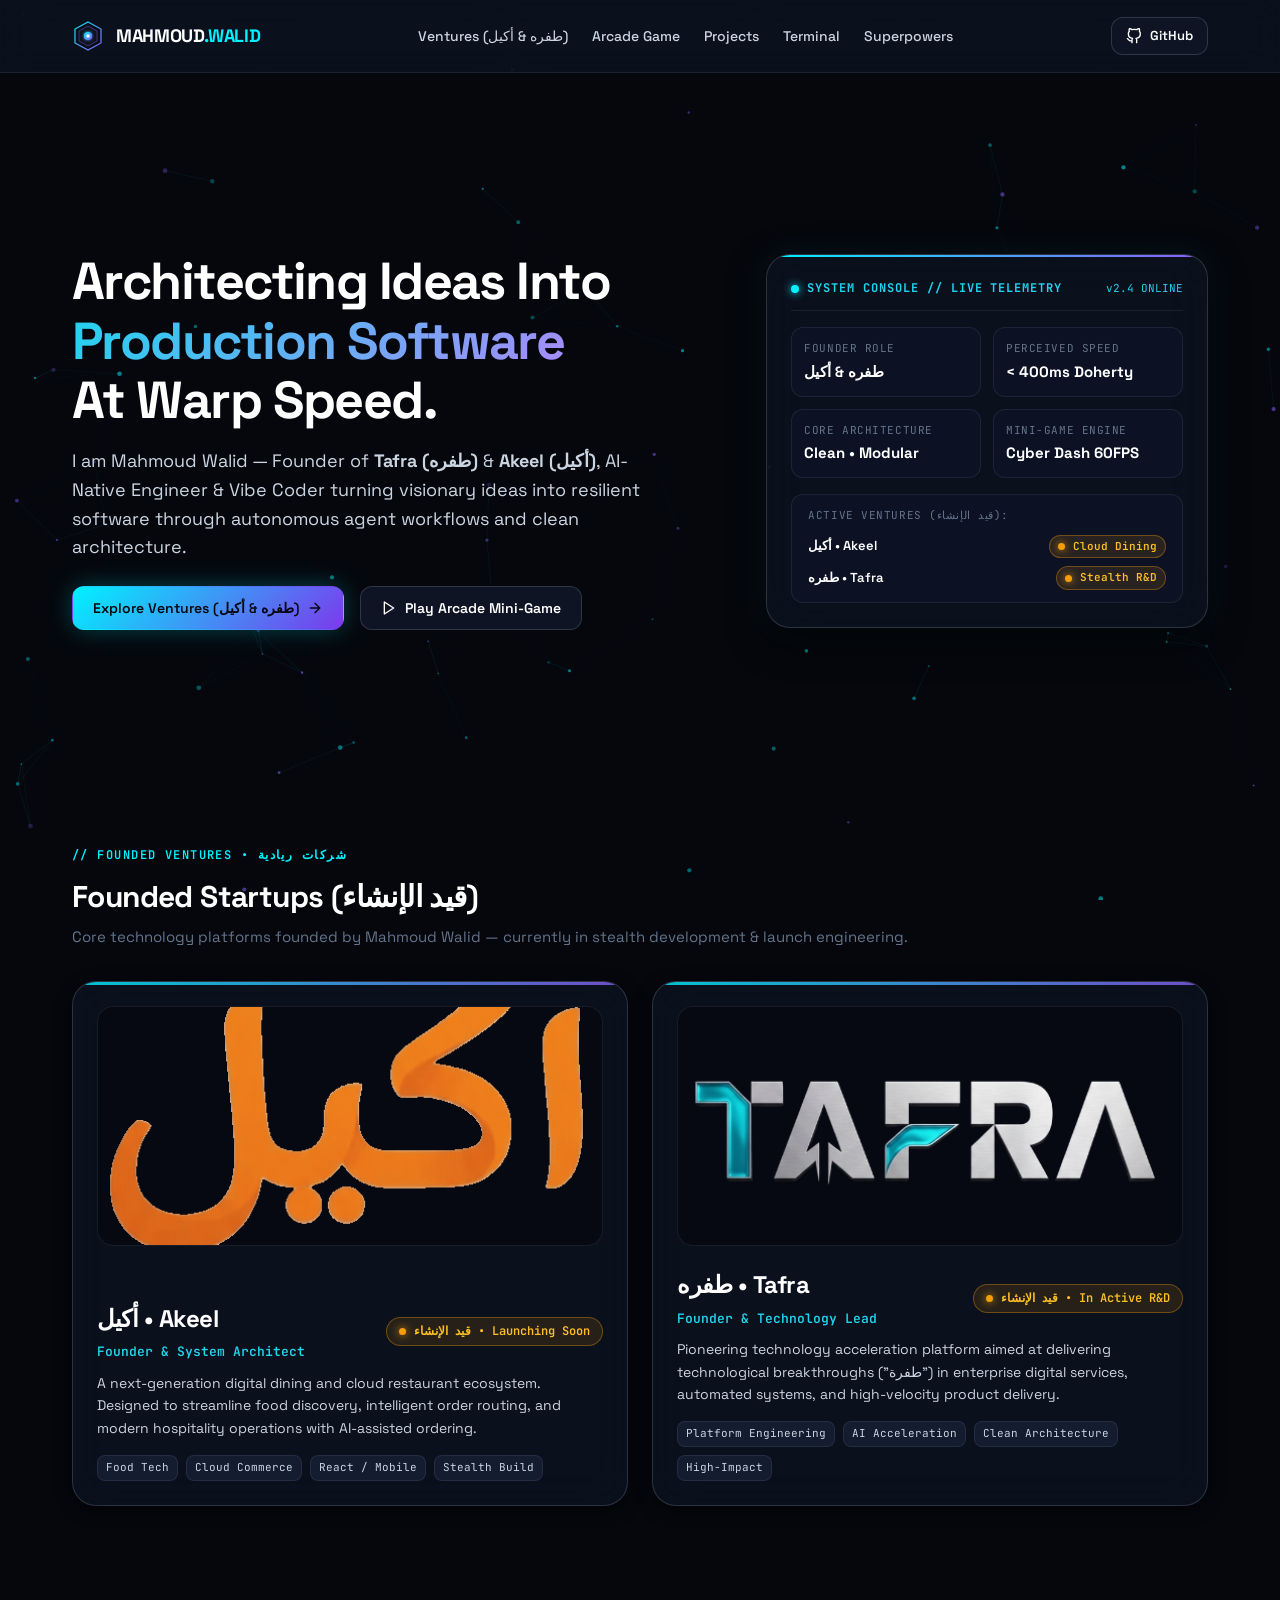
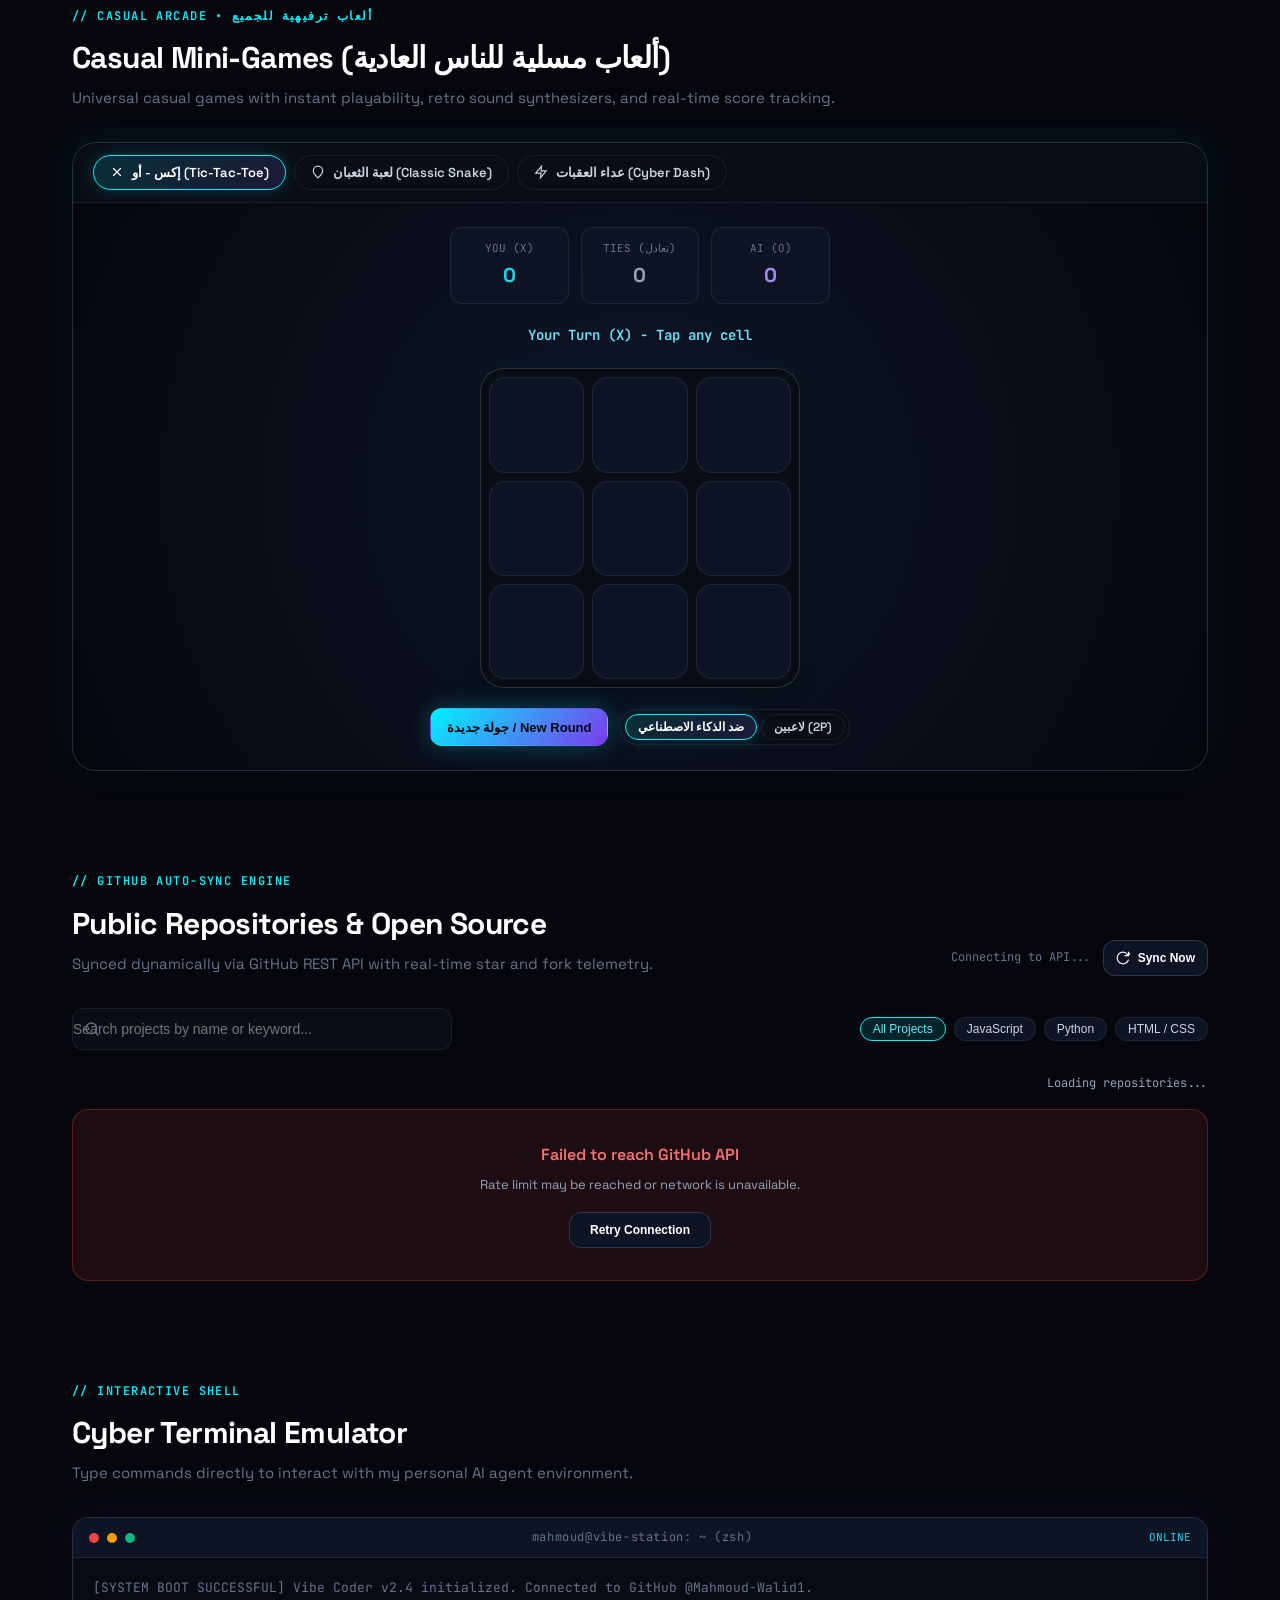
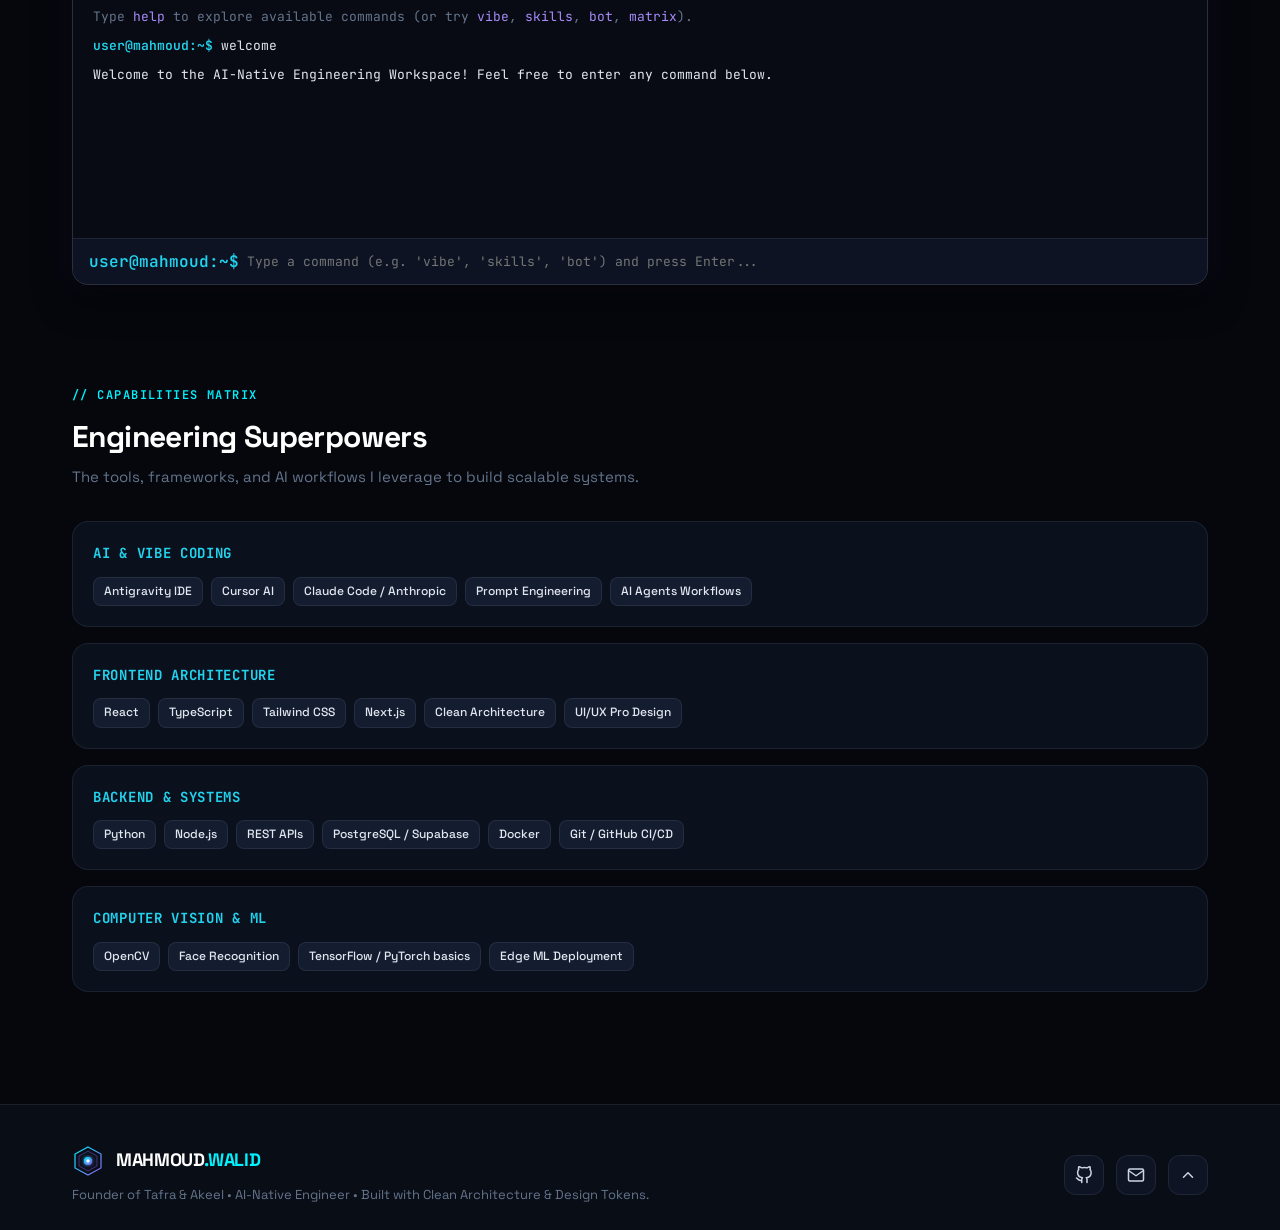
==== commit df32f3d2: "feat: remove live demo links and add Casual Mini-Games Hub (Tic-Tac-Toe & Snake)" ====
--- a/index.html
+++ b/index.html
@@ -215,48 +215,144 @@
       </div>
     </section>
 
-    <!-- Arcade Mini-Game Section (For Regular People) -->
+    <!-- Arcade Mini-Games Hub (Casual Games for Everyone) -->
     <section id="arcade" class="section">
       <div class="section-header">
-        <span class="section-tag">// ARCADE PLAYGROUND &bull; لعبة تفاعلية</span>
-        <h2 class="section-title">Cyber Dash: Bug Dodger</h2>
-        <p class="section-subtitle">A fast-paced mini-game for everyone! Jump over firewall bugs, collect energy diamonds, and beat your high score.</p>
-      </div>
-
-      <div id="arcade-game-container" class="arcade-container">
-        <div class="arcade-header">
-          <div class="arcade-title-group">
-            <span class="arcade-status-badge">CYBER DASH v1.0</span>
-            <span style="font-size: 0.8125rem; font-weight: 600; color: #ffffff;">TAP / SPACE TO JUMP</span>
-          </div>
-
-          <div class="arcade-stats">
-            <div class="arcade-stat-item">Score: <span id="game-score-display" class="arcade-stat-val">0</span></div>
-            <div class="arcade-stat-item">Best: <span id="game-highscore-display" class="arcade-stat-val">0</span></div>
-          </div>
-        </div>
-
-        <div class="arcade-canvas-wrapper">
-          <canvas id="cyber-game-canvas"></canvas>
-        </div>
-
-        <div class="arcade-footer-controls">
-          <div class="arcade-btn-group">
-            <button id="game-start-btn" class="btn btn-primary" style="height: 38px; padding: 0 16px; font-size: 0.8125rem;">
-              Start Game
-            </button>
-            <button id="game-jump-btn" class="btn btn-secondary" style="height: 38px; padding: 0 16px; font-size: 0.8125rem;">
-              <svg xmlns="http://www.w3.org/2000/svg" width="14" height="14" viewBox="0 0 24 24" fill="none" stroke="currentColor" stroke-width="2" stroke-linecap="round" stroke-linejoin="round">
-                <polyline points="18 15 12 9 6 15"></polyline>
-              </svg>
-              <span>Jump (Tap)</span>
-            </button>
-          </div>
-
-          <div class="arcade-btn-group">
-            <button id="game-mute-btn" class="btn btn-ghost" style="height: 36px; padding: 0 12px; font-size: 0.75rem; font-family: var(--font-mono);">
-              Sound: ON
-            </button>
+        <span class="section-tag">// CASUAL ARCADE &bull; ألعاب ترفيهية للجميع</span>
+        <h2 class="section-title">Casual Mini-Games (ألعاب مسلية للناس العادية)</h2>
+        <p class="section-subtitle">Universal casual games with instant playability, retro sound synthesizers, and real-time score tracking.</p>
+      </div>
+
+      <div class="arcade-container">
+        <!-- Tab Bar -->
+        <div class="arcade-tabs-bar">
+          <button class="arcade-tab-btn active" data-tab="tab-xo">
+            <svg xmlns="http://www.w3.org/2000/svg" width="14" height="14" viewBox="0 0 24 24" fill="none" stroke="currentColor" stroke-width="2" stroke-linecap="round"><line x1="18" y1="6" x2="6" y2="18"></line><line x1="6" y1="6" x2="18" y2="18"></line></svg>
+            <span>إكس - أو (Tic-Tac-Toe)</span>
+          </button>
+          <button class="arcade-tab-btn" data-tab="tab-snake">
+            <svg xmlns="http://www.w3.org/2000/svg" width="14" height="14" viewBox="0 0 24 24" fill="none" stroke="currentColor" stroke-width="2" stroke-linecap="round"><path d="M12 2a8 8 0 0 0-8 8c0 5 8 12 8 12s8-7 8-12a8 8 0 0 0-8-8z"></path></svg>
+            <span>لعبة الثعبان (Classic Snake)</span>
+          </button>
+          <button class="arcade-tab-btn" data-tab="tab-dash">
+            <svg xmlns="http://www.w3.org/2000/svg" width="14" height="14" viewBox="0 0 24 24" fill="none" stroke="currentColor" stroke-width="2" stroke-linecap="round"><polygon points="13 2 3 14 12 14 11 22 21 10 12 10 13 2"></polygon></svg>
+            <span>عداء العقبات (Cyber Dash)</span>
+          </button>
+        </div>
+
+        <!-- Panel 1: Tic-Tac-Toe (X-O) Active by default -->
+        <div id="tab-xo" class="arcade-panel active">
+          <div id="tictactoe-container" class="xo-wrapper">
+            <div class="xo-scoreboard">
+              <div class="xo-score-tile">
+                <span class="xo-score-label">You (X)</span>
+                <span id="xo-score-x" class="xo-score-val" style="color: var(--cyan-400);">0</span>
+              </div>
+              <div class="xo-score-tile">
+                <span class="xo-score-label">Ties (تعادل)</span>
+                <span id="xo-score-ties" class="xo-score-val" style="color: var(--slate-400);">0</span>
+              </div>
+              <div class="xo-score-tile">
+                <span class="xo-score-label">AI (O)</span>
+                <span id="xo-score-o" class="xo-score-val" style="color: var(--violet-400);">0</span>
+              </div>
+            </div>
+
+            <div id="xo-status-banner" class="xo-status-banner">Your Turn (X) - Tap any cell</div>
+
+            <div class="xo-board">
+              <div class="xo-cell" data-index="0"></div>
+              <div class="xo-cell" data-index="1"></div>
+              <div class="xo-cell" data-index="2"></div>
+              <div class="xo-cell" data-index="3"></div>
+              <div class="xo-cell" data-index="4"></div>
+              <div class="xo-cell" data-index="5"></div>
+              <div class="xo-cell" data-index="6"></div>
+              <div class="xo-cell" data-index="7"></div>
+              <div class="xo-cell" data-index="8"></div>
+            </div>
+
+            <div style="display: flex; gap: var(--space-3); flex-wrap: wrap; justify-content: center; align-items: center;">
+              <button id="xo-reset-btn" class="btn btn-primary" style="height: 38px; padding: 0 16px; font-size: 0.8125rem;">
+                جولة جديدة / New Round
+              </button>
+              <div style="display: flex; gap: 4px; background: var(--slate-900); padding: 4px; border-radius: var(--radius-full); border: 1px solid var(--border-subtle);">
+                <button id="xo-mode-ai" class="arcade-tab-btn active" style="padding: 4px 12px; font-size: 0.75rem;">ضد الذكاء الاصطناعي</button>
+                <button id="xo-mode-pvp" class="arcade-tab-btn" style="padding: 4px 12px; font-size: 0.75rem;">لاعبين (2P)</button>
+              </div>
+            </div>
+          </div>
+        </div>
+
+        <!-- Panel 2: Classic Snake -->
+        <div id="tab-snake" class="arcade-panel">
+          <div id="snake-game-container" class="snake-wrapper">
+            <div style="display: flex; justify-content: space-between; width: 100%; max-width: 360px; font-family: var(--font-mono); font-size: 0.8125rem;">
+              <div style="color: var(--slate-400);">Score: <span id="snake-score" style="color: var(--cyan-300); font-weight: 700;">0</span></div>
+              <div style="color: var(--slate-400);">High Score: <span id="snake-highscore" style="color: var(--violet-400); font-weight: 700;">0</span></div>
+            </div>
+
+            <div class="snake-canvas-box">
+              <canvas id="snake-canvas"></canvas>
+            </div>
+
+            <div id="snake-status-banner" style="font-family: var(--font-mono); font-size: 0.75rem; color: var(--text-muted); text-align: center;">
+              Use keyboard arrow keys or touch the D-Pad below
+            </div>
+
+            <!-- Touch D-Pad for casual users -->
+            <div class="snake-dpad">
+              <div></div>
+              <button id="dpad-up" class="dpad-btn" title="Up">
+                <svg xmlns="http://www.w3.org/2000/svg" width="18" height="18" viewBox="0 0 24 24" fill="none" stroke="currentColor" stroke-width="2.5"><polyline points="18 15 12 9 6 15"></polyline></svg>
+              </button>
+              <div></div>
+              <button id="dpad-left" class="dpad-btn" title="Left">
+                <svg xmlns="http://www.w3.org/2000/svg" width="18" height="18" viewBox="0 0 24 24" fill="none" stroke="currentColor" stroke-width="2.5"><polyline points="15 18 9 12 15 6"></polyline></svg>
+              </button>
+              <button id="snake-start-btn" class="dpad-btn" style="background: var(--cyan-500); color: #05070d; font-weight: 800; font-size: 0.6875rem;" title="Play">GO</button>
+              <button id="dpad-right" class="dpad-btn" title="Right">
+                <svg xmlns="http://www.w3.org/2000/svg" width="18" height="18" viewBox="0 0 24 24" fill="none" stroke="currentColor" stroke-width="2.5"><polyline points="9 18 15 12 9 6"></polyline></svg>
+              </button>
+              <div></div>
+              <button id="dpad-down" class="dpad-btn" title="Down">
+                <svg xmlns="http://www.w3.org/2000/svg" width="18" height="18" viewBox="0 0 24 24" fill="none" stroke="currentColor" stroke-width="2.5"><polyline points="6 9 12 15 18 9"></polyline></svg>
+              </button>
+              <div></div>
+            </div>
+          </div>
+        </div>
+
+        <!-- Panel 3: Cyber Dash Runner -->
+        <div id="tab-dash" class="arcade-panel">
+          <div id="arcade-game-container">
+            <div class="arcade-header">
+              <div class="arcade-title-group">
+                <span class="arcade-status-badge">CYBER DASH</span>
+                <span style="font-size: 0.8125rem; font-weight: 600; color: #ffffff;">TAP / SPACE TO JUMP</span>
+              </div>
+              <div class="arcade-stats">
+                <div class="arcade-stat-item">Score: <span id="game-score-display" class="arcade-stat-val">0</span></div>
+                <div class="arcade-stat-item">Best: <span id="game-highscore-display" class="arcade-stat-val">0</span></div>
+              </div>
+            </div>
+
+            <div class="arcade-canvas-wrapper">
+              <canvas id="cyber-game-canvas"></canvas>
+            </div>
+
+            <div class="arcade-footer-controls">
+              <div class="arcade-btn-group">
+                <button id="game-start-btn" class="btn btn-primary" style="height: 38px; padding: 0 16px; font-size: 0.8125rem;">Start Game</button>
+                <button id="game-jump-btn" class="btn btn-secondary" style="height: 38px; padding: 0 16px; font-size: 0.8125rem;">
+                  <svg xmlns="http://www.w3.org/2000/svg" width="14" height="14" viewBox="0 0 24 24" fill="none" stroke="currentColor" stroke-width="2"><polyline points="18 15 12 9 6 15"></polyline></svg>
+                  <span>Jump (Tap)</span>
+                </button>
+              </div>
+              <div class="arcade-btn-group">
+                <button id="game-mute-btn" class="btn btn-ghost" style="height: 36px; padding: 0 12px; font-size: 0.75rem; font-family: var(--font-mono);">Sound: ON</button>
+              </div>
+            </div>
           </div>
         </div>
       </div>
@@ -269,7 +365,7 @@
           <div>
             <span class="section-tag">// GITHUB AUTO-SYNC ENGINE</span>
             <h2 class="section-title">Public Repositories &amp; Open Source</h2>
-            <p class="section-subtitle">Synced dynamically via GitHub REST API with real-time stars &amp; live Vercel deployments.</p>
+            <p class="section-subtitle">Synced dynamically via GitHub REST API with real-time star and fork telemetry.</p>
           </div>
 
           <div style="display: flex; align-items: center; gap: var(--space-3);">
@@ -299,7 +395,6 @@
           <button class="filter-chip" data-filter="JavaScript">JavaScript</button>
           <button class="filter-chip" data-filter="Python">Python</button>
           <button class="filter-chip" data-filter="HTML/CSS">HTML / CSS</button>
-          <button class="filter-chip" data-filter="Demos Only">Live Demos Only</button>
         </div>
       </div>
 
--- a/css/components.css
+++ b/css/components.css
@@ -344,6 +344,227 @@
   gap: var(--space-3);
 }
 
+/* Arcade Games Hub Tabs & Panels */
+.arcade-tabs-bar {
+  display: flex;
+  align-items: center;
+  gap: var(--space-2);
+  padding: var(--space-3) var(--space-5);
+  background: var(--slate-900);
+  border-bottom: 1px solid var(--border-subtle);
+  overflow-x: auto;
+}
+
+.arcade-tab-btn {
+  display: inline-flex;
+  align-items: center;
+  gap: var(--space-2);
+  padding: 8px 16px;
+  border-radius: var(--radius-full);
+  background: transparent;
+  border: 1px solid var(--border-subtle);
+  color: var(--text-secondary);
+  font-family: var(--font-sans);
+  font-size: 0.8125rem;
+  font-weight: 600;
+  cursor: pointer;
+  transition: all var(--duration-micro) var(--ease-enter);
+  white-space: nowrap;
+}
+
+.arcade-tab-btn:hover {
+  color: var(--text-primary);
+  border-color: var(--border-accent);
+  background: rgba(255, 255, 255, 0.03);
+}
+
+.arcade-tab-btn.active {
+  background: linear-gradient(135deg, rgba(0, 242, 254, 0.15), rgba(139, 92, 246, 0.15));
+  border-color: var(--cyan-500);
+  color: #ffffff;
+  box-shadow: 0 0 16px rgba(0, 242, 254, 0.2);
+}
+
+.arcade-panel {
+  display: none;
+}
+
+.arcade-panel.active {
+  display: flex;
+  flex-direction: column;
+}
+
+/* Tic-Tac-Toe (X-O) Styles */
+.xo-wrapper {
+  display: flex;
+  flex-direction: column;
+  align-items: center;
+  padding: var(--space-6) var(--space-4);
+  gap: var(--space-5);
+  background: radial-gradient(circle at center, rgba(15, 23, 42, 0.9), #05070d);
+}
+
+.xo-scoreboard {
+  display: grid;
+  grid-template-columns: repeat(3, 1fr);
+  gap: var(--space-3);
+  width: 100%;
+  max-width: 380px;
+}
+
+.xo-score-tile {
+  background: var(--slate-850);
+  border: 1px solid var(--border-subtle);
+  border-radius: var(--radius-md);
+  padding: var(--space-3) var(--space-2);
+  text-align: center;
+  display: flex;
+  flex-direction: column;
+  gap: 2px;
+}
+
+.xo-score-label {
+  font-family: var(--font-mono);
+  font-size: 0.6875rem;
+  color: var(--text-muted);
+  text-transform: uppercase;
+}
+
+.xo-score-val {
+  font-size: 1.25rem;
+  font-weight: 800;
+  color: var(--text-primary);
+}
+
+.xo-board {
+  display: grid;
+  grid-template-columns: repeat(3, 1fr);
+  gap: var(--space-2);
+  width: 100%;
+  max-width: 320px;
+  aspect-ratio: 1 / 1;
+  background: var(--slate-900);
+  padding: var(--space-2);
+  border-radius: var(--radius-xl);
+  border: 1px solid var(--border-strong);
+  box-shadow: var(--shadow-md), 0 0 24px rgba(0, 242, 254, 0.08);
+}
+
+.xo-cell {
+  background: var(--slate-850);
+  border: 1px solid var(--border-subtle);
+  border-radius: var(--radius-lg);
+  display: flex;
+  align-items: center;
+  justify-content: center;
+  cursor: pointer;
+  transition: all var(--duration-micro) var(--ease-enter);
+  user-select: none;
+  position: relative;
+}
+
+.xo-cell:hover:not(.cell-x):not(.cell-o) {
+  background: var(--slate-800);
+  border-color: var(--cyan-400);
+  transform: scale(0.97);
+}
+
+.xo-mark-svg {
+  width: 58%;
+  height: 58%;
+  transition: transform var(--duration-micro) var(--ease-enter);
+}
+
+.cell-x {
+  color: var(--cyan-400);
+}
+
+.cell-x .xo-mark-svg {
+  filter: drop-shadow(0 0 10px rgba(0, 242, 254, 0.6));
+}
+
+.cell-o {
+  color: var(--violet-400);
+}
+
+.cell-o .xo-mark-svg {
+  filter: drop-shadow(0 0 10px rgba(139, 92, 246, 0.6));
+}
+
+.cell-winning {
+  background: rgba(16, 185, 129, 0.2) !important;
+  border-color: #10b981 !important;
+  box-shadow: 0 0 20px rgba(16, 185, 129, 0.4);
+  animation: pulseDot 1s infinite alternate;
+}
+
+.xo-status-banner {
+  font-family: var(--font-mono);
+  font-size: 0.875rem;
+  font-weight: 600;
+  color: var(--cyan-300);
+  text-align: center;
+  min-height: 24px;
+}
+
+/* Classic Snake Styles */
+.snake-wrapper {
+  display: flex;
+  flex-direction: column;
+  align-items: center;
+  padding: var(--space-5) var(--space-4);
+  gap: var(--space-4);
+  background: #05070d;
+}
+
+.snake-canvas-box {
+  width: 100%;
+  max-width: 360px;
+  position: relative;
+  display: flex;
+  justify-content: center;
+}
+
+#snake-canvas {
+  width: 100%;
+  height: auto;
+  aspect-ratio: 1 / 1;
+  border-radius: var(--radius-lg);
+  border: 1px solid var(--border-strong);
+  box-shadow: var(--shadow-md);
+  display: block;
+}
+
+.snake-dpad {
+  display: grid;
+  grid-template-columns: repeat(3, 48px);
+  grid-template-rows: repeat(3, 48px);
+  gap: 6px;
+  justify-content: center;
+  align-items: center;
+  margin-top: var(--space-2);
+}
+
+.dpad-btn {
+  width: 48px;
+  height: 48px;
+  border-radius: var(--radius-md);
+  background: var(--slate-800);
+  border: 1px solid var(--border-strong);
+  color: var(--text-primary);
+  display: flex;
+  align-items: center;
+  justify-content: center;
+  cursor: pointer;
+  transition: all var(--duration-micro) var(--ease-enter);
+}
+
+.dpad-btn:active {
+  background: var(--cyan-500);
+  color: #05070d;
+  transform: scale(0.92);
+}
+
 /* Cyber Terminal Window */
 .terminal-window {
   border-radius: var(--radius-lg);
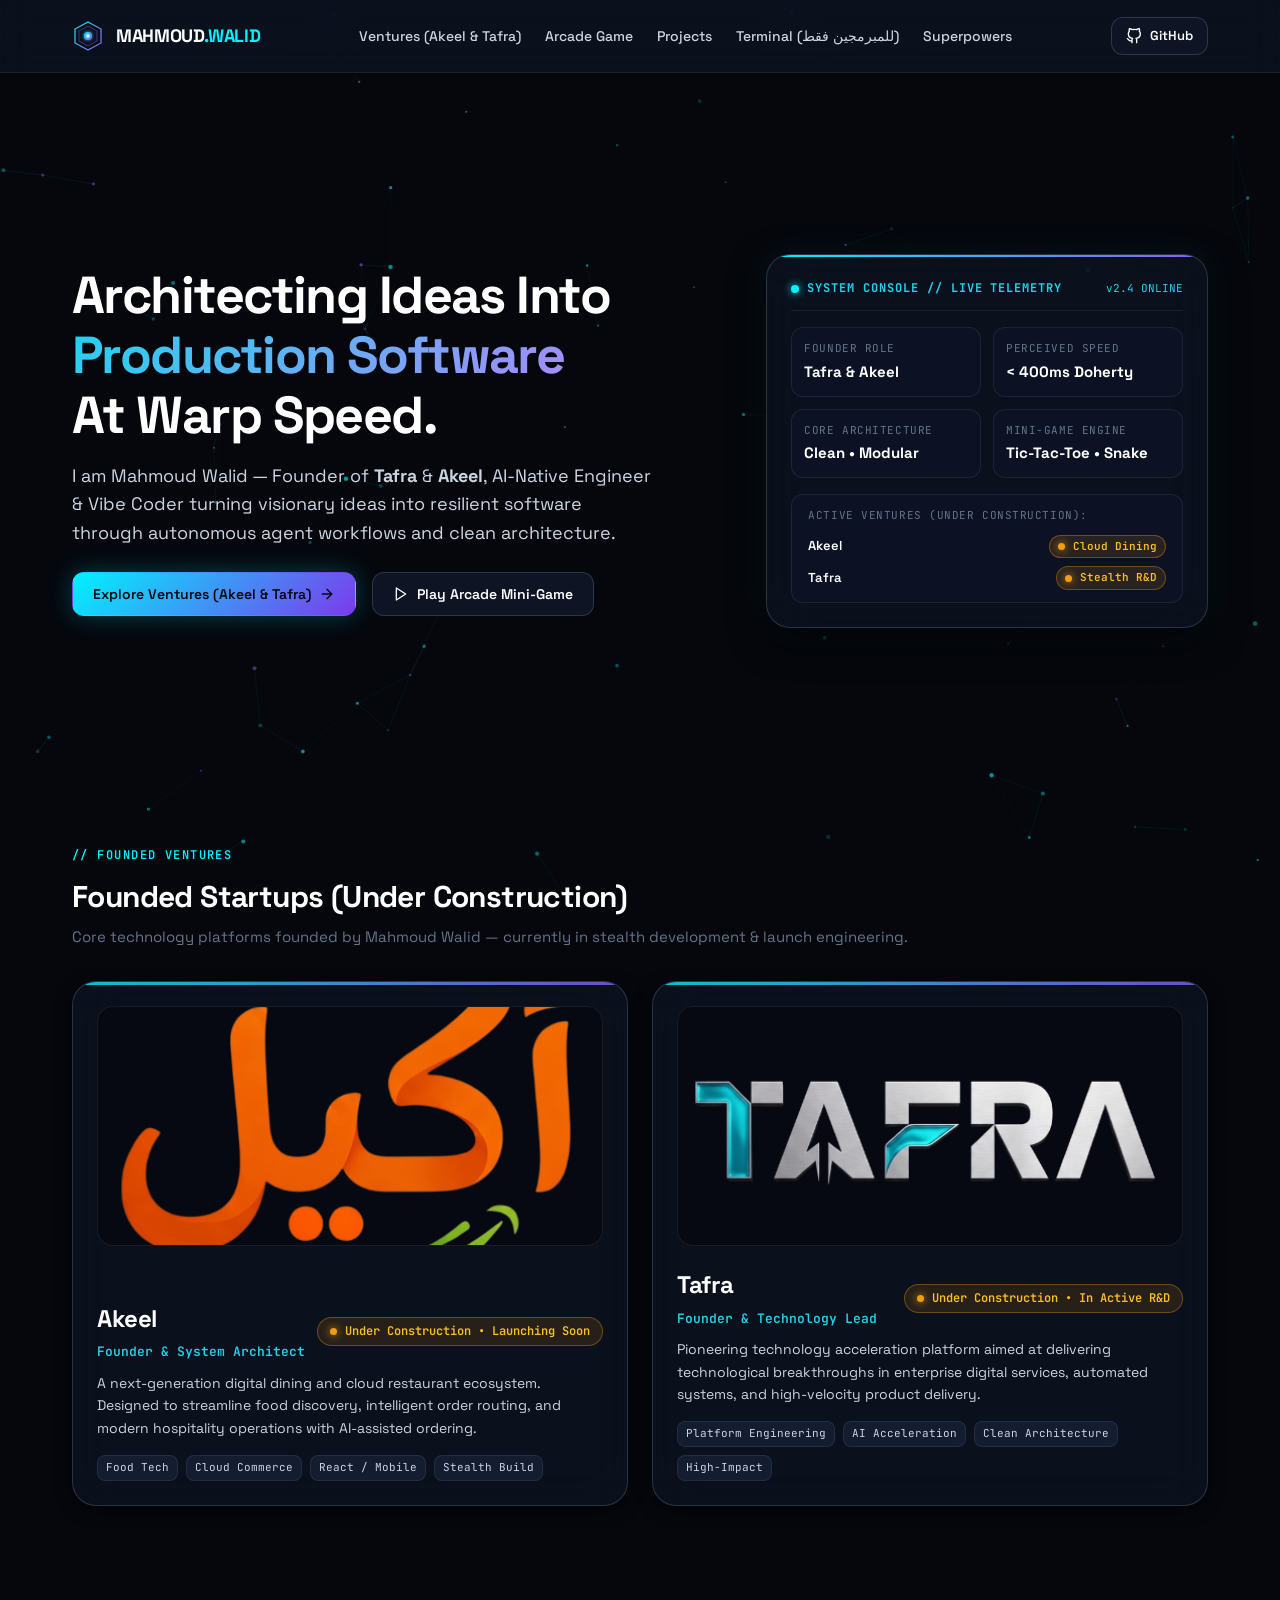
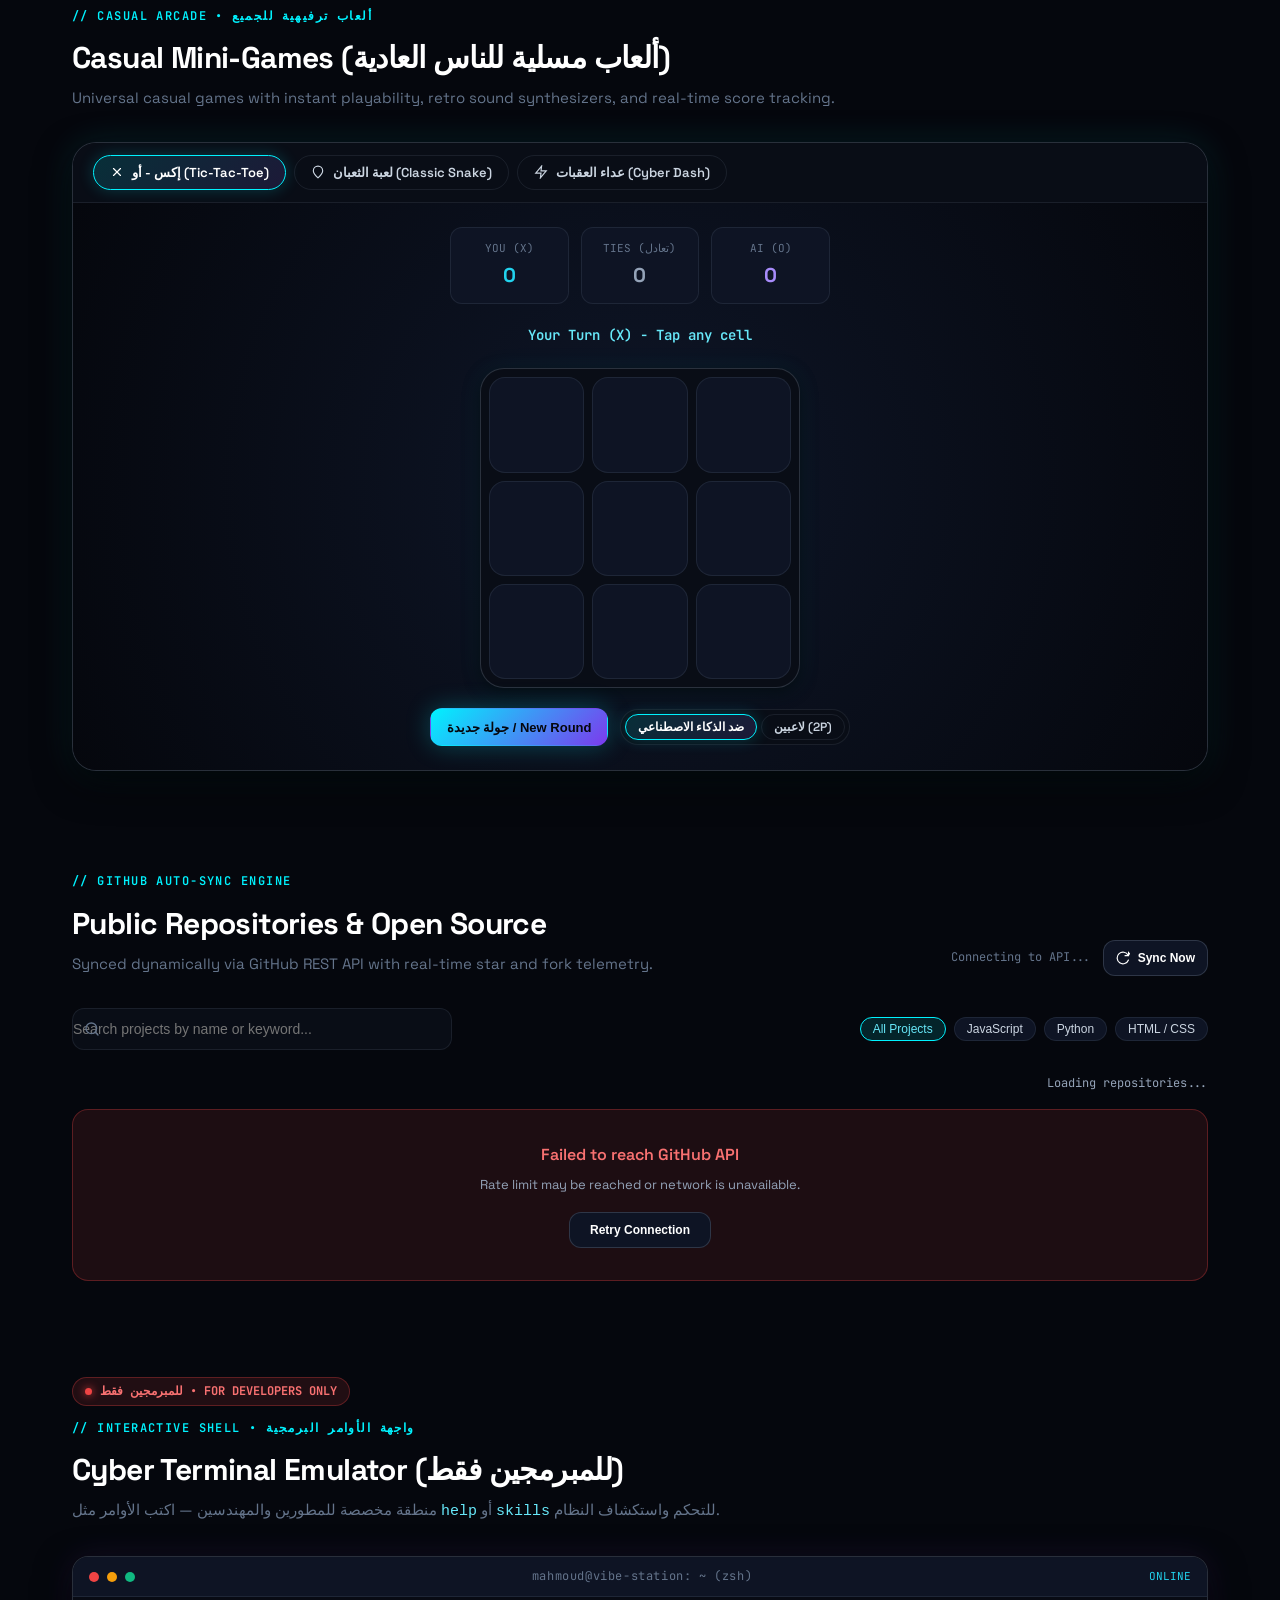
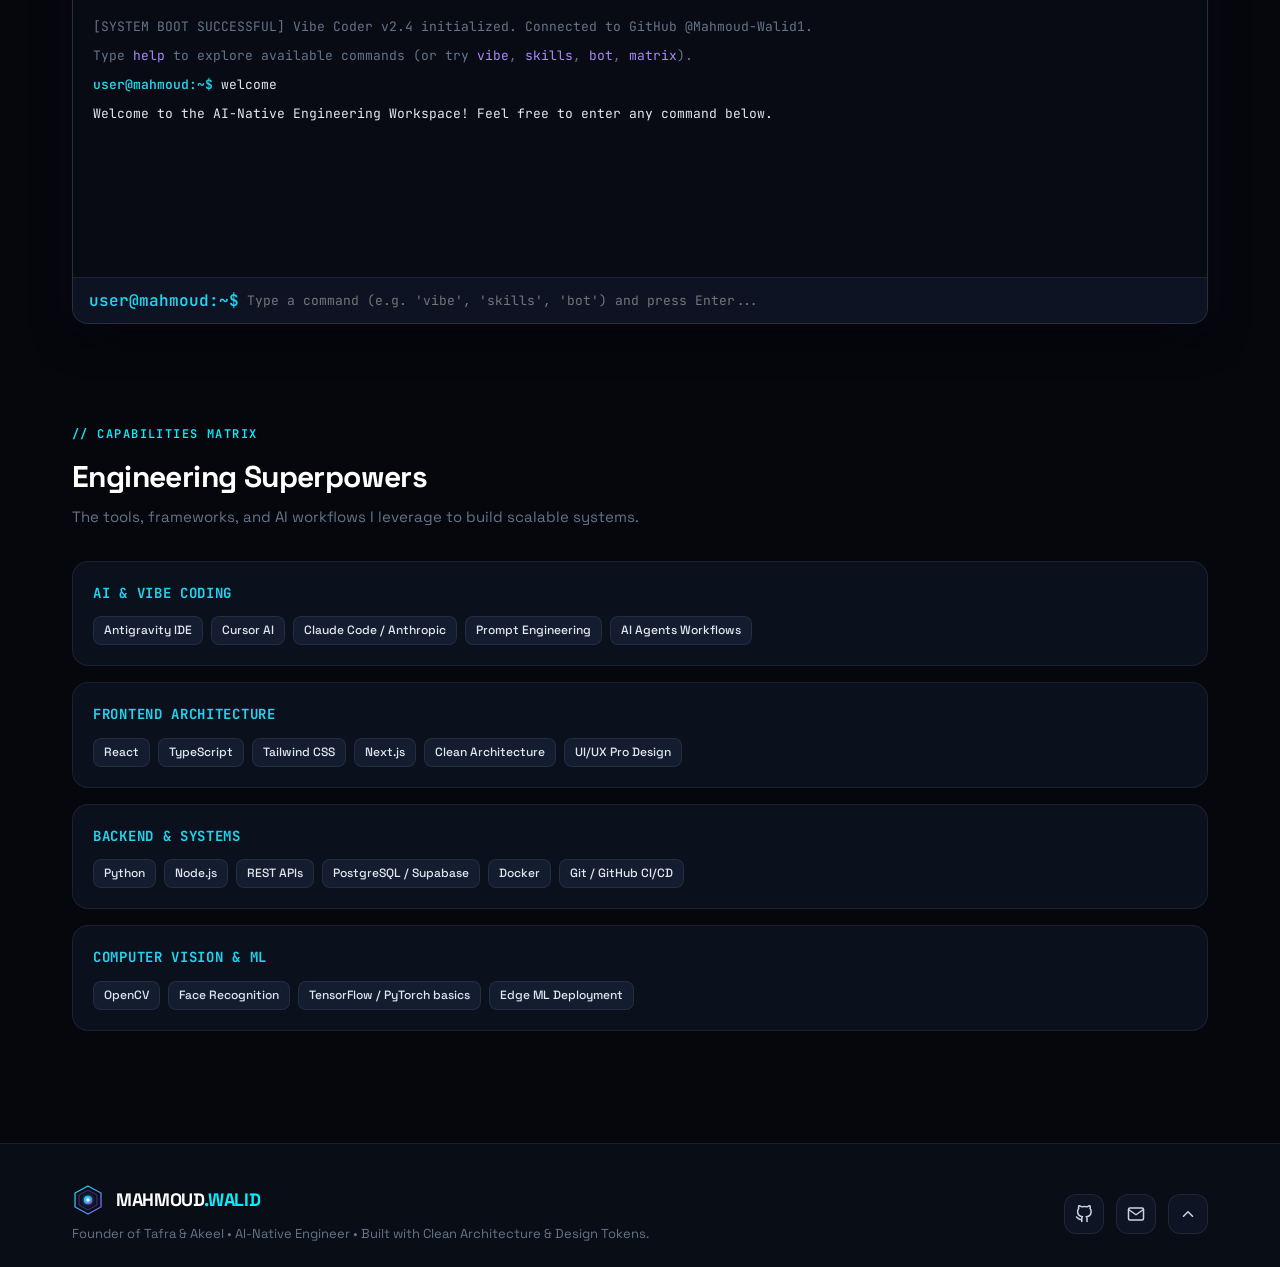
==== commit cc8c8b6b: "fix: update Akeel brand image, remove Arabic venture names, and fix contact email" ====
--- a/index.html
+++ b/index.html
@@ -40,10 +40,10 @@
 
       <nav aria-label="Primary Navigation">
         <ul class="nav-links">
-          <li><a href="#ventures" class="nav-link">Ventures (طفره & أكيل)</a></li>
+          <li><a href="#ventures" class="nav-link">Ventures (Akeel &amp; Tafra)</a></li>
           <li><a href="#arcade" class="nav-link">Arcade Game</a></li>
           <li><a href="#projects" class="nav-link">Projects</a></li>
-          <li><a href="#terminal" class="nav-link">Terminal</a></li>
+          <li><a href="#terminal" class="nav-link">Terminal (للمبرمجين فقط)</a></li>
           <li><a href="#skills" class="nav-link">Superpowers</a></li>
         </ul>
       </nav>
@@ -70,12 +70,12 @@
         </h1>
 
         <p class="hero-subtitle">
-          I am Mahmoud Walid &mdash; Founder of <strong>Tafra (طفره)</strong> &amp; <strong>Akeel (أكيل)</strong>, AI-Native Engineer &amp; Vibe Coder turning visionary ideas into resilient software through autonomous agent workflows and clean architecture.
+          I am Mahmoud Walid &mdash; Founder of <strong>Tafra</strong> &amp; <strong>Akeel</strong>, AI-Native Engineer &amp; Vibe Coder turning visionary ideas into resilient software through autonomous agent workflows and clean architecture.
         </p>
 
         <div class="hero-actions">
           <a href="#ventures" class="btn btn-primary">
-            <span>Explore Ventures (طفره & أكيل)</span>
+            <span>Explore Ventures (Akeel &amp; Tafra)</span>
             <svg xmlns="http://www.w3.org/2000/svg" width="16" height="16" viewBox="0 0 24 24" fill="none" stroke="currentColor" stroke-width="2" stroke-linecap="round" stroke-linejoin="round">
               <line x1="5" y1="12" x2="19" y2="12"></line>
               <polyline points="12 5 19 12 12 19"></polyline>
@@ -104,7 +104,7 @@
         <div class="hero-telemetry-grid">
           <div class="hero-metric-tile">
             <span class="hero-metric-label">Founder Role</span>
-            <span class="hero-metric-value">طفره &amp; أكيل</span>
+            <span class="hero-metric-value">Tafra &amp; Akeel</span>
           </div>
           <div class="hero-metric-tile">
             <span class="hero-metric-label">Perceived Speed</span>
@@ -116,23 +116,23 @@
           </div>
           <div class="hero-metric-tile">
             <span class="hero-metric-label">Mini-Game Engine</span>
-            <span class="hero-metric-value">Cyber Dash 60FPS</span>
+            <span class="hero-metric-value">Tic-Tac-Toe &bull; Snake</span>
           </div>
         </div>
 
         <div class="hero-telemetry-ventures">
           <div style="font-family: var(--font-mono); font-size: 0.6875rem; color: var(--text-muted); text-transform: uppercase; letter-spacing: 0.05em; margin-bottom: 2px;">
-            Active Ventures (قيد الإنشاء):
+            Active Ventures (Under Construction):
           </div>
           <div class="hero-telemetry-venture-item">
-            <span style="font-weight: 600; color: #ffffff;">أكيل &bull; Akeel</span>
+            <span style="font-weight: 600; color: #ffffff;">Akeel</span>
             <span class="badge-construction" style="padding: 2px 8px; font-size: 0.6875rem;">
               <span class="badge-pulse-amber"></span>
               <span>Cloud Dining</span>
             </span>
           </div>
           <div class="hero-telemetry-venture-item">
-            <span style="font-weight: 600; color: #ffffff;">طفره &bull; Tafra</span>
+            <span style="font-weight: 600; color: #ffffff;">Tafra</span>
             <span class="badge-construction" style="padding: 2px 8px; font-size: 0.6875rem;">
               <span class="badge-pulse-amber"></span>
               <span>Stealth R&amp;D</span>
@@ -145,27 +145,27 @@
     <!-- Founded Ventures Section (Tafra & Akeel) -->
     <section id="ventures" class="section">
       <div class="section-header">
-        <span class="section-tag">// FOUNDED VENTURES &bull; شركات ريادية</span>
-        <h2 class="section-title">Founded Startups (قيد الإنشاء)</h2>
+        <span class="section-tag">// FOUNDED VENTURES</span>
+        <h2 class="section-title">Founded Startups (Under Construction)</h2>
         <p class="section-subtitle">Core technology platforms founded by Mahmoud Walid &mdash; currently in stealth development &amp; launch engineering.</p>
       </div>
 
       <div class="ventures-grid">
-        <!-- Venture 1: Akeel (أكيل) -->
+        <!-- Venture 1: Akeel -->
         <article class="venture-card">
           <div class="venture-media-wrapper">
-            <img src="assets/ventures/akeel.gif" alt="Akeel Food Tech Platform Animation" loading="lazy">
+            <img src="assets/ventures/akeel.png" alt="Akeel Food Tech Platform Brand Identity" loading="lazy">
           </div>
 
           <div class="venture-info">
             <div class="venture-header">
               <div>
-                <h3 class="venture-name">أكيل &bull; Akeel</h3>
+                <h3 class="venture-name">Akeel</h3>
                 <span class="venture-role">Founder &amp; System Architect</span>
               </div>
               <div class="badge-construction">
                 <span class="badge-pulse-amber"></span>
-                <span>قيد الإنشاء &bull; Launching Soon</span>
+                <span>Under Construction &bull; Launching Soon</span>
               </div>
             </div>
 
@@ -182,7 +182,7 @@
           </div>
         </article>
 
-        <!-- Venture 2: Tafra (طفره) -->
+        <!-- Venture 2: Tafra -->
         <article class="venture-card">
           <div class="venture-media-wrapper">
             <img src="assets/ventures/tafra.png" alt="Tafra Tech Venture Brand Identity" loading="lazy">
@@ -191,17 +191,17 @@
           <div class="venture-info">
             <div class="venture-header">
               <div>
-                <h3 class="venture-name">طفره &bull; Tafra</h3>
+                <h3 class="venture-name">Tafra</h3>
                 <span class="venture-role">Founder &amp; Technology Lead</span>
               </div>
               <div class="badge-construction">
                 <span class="badge-pulse-amber"></span>
-                <span>قيد الإنشاء &bull; In Active R&amp;D</span>
+                <span>Under Construction &bull; In Active R&amp;D</span>
               </div>
             </div>
 
             <p class="venture-desc">
-              Pioneering technology acceleration platform aimed at delivering technological breakthroughs ("طفرة") in enterprise digital services, automated systems, and high-velocity product delivery.
+              Pioneering technology acceleration platform aimed at delivering technological breakthroughs in enterprise digital services, automated systems, and high-velocity product delivery.
             </p>
 
             <div class="venture-tags">
@@ -411,9 +411,14 @@
     <!-- Cyber Terminal Section -->
     <section id="terminal" class="section">
       <div class="section-header">
-        <span class="section-tag">// INTERACTIVE SHELL</span>
-        <h2 class="section-title">Cyber Terminal Emulator</h2>
-        <p class="section-subtitle">Type commands directly to interact with my personal AI agent environment.</p>
+        <div style="display: inline-flex; align-items: center; gap: var(--space-2); padding: 4px 12px; border-radius: var(--radius-full); background: rgba(239, 68, 68, 0.12); border: 1px solid rgba(239, 68, 68, 0.3); color: #f87171; font-family: var(--font-mono); font-size: 0.75rem; font-weight: 700; margin-bottom: var(--space-2);">
+          <span style="width: 7px; height: 7px; border-radius: 50%; background: #ef4444; box-shadow: 0 0 8px #ef4444;"></span>
+          <span>للمبرمجين فقط &bull; FOR DEVELOPERS ONLY</span>
+        </div>
+        <br>
+        <span class="section-tag">// INTERACTIVE SHELL &bull; واجهة الأوامر البرمجية</span>
+        <h2 class="section-title">Cyber Terminal Emulator (للمبرمجين فقط)</h2>
+        <p class="section-subtitle">منطقة مخصصة للمطورين والمهندسين — اكتب الأوامر مثل <code style="color: var(--cyan-300);">help</code> أو <code style="color: var(--cyan-300);">skills</code> للتحكم واستكشاف النظام.</p>
       </div>
 
       <div id="cyber-terminal" class="terminal-window">
@@ -483,7 +488,7 @@
           </svg>
         </a>
 
-        <a href="mailto:mahmoud.walid.dev@gmail.com" class="btn-icon" aria-label="Email Me">
+        <a href="mailto:mahmoud968542@gmail.com" class="btn-icon" aria-label="Email Me">
           <svg xmlns="http://www.w3.org/2000/svg" width="18" height="18" viewBox="0 0 24 24" fill="none" stroke="currentColor" stroke-width="2" stroke-linecap="round" stroke-linejoin="round">
             <path d="M4 4h16c1.1 0 2 .9 2 2v12c0 1.1-.9 2-2 2H4c-1.1 0-2-.9-2-2V6c0-1.1.9-2 2-2z"></path>
             <polyline points="22,6 12,13 2,6"></polyline>
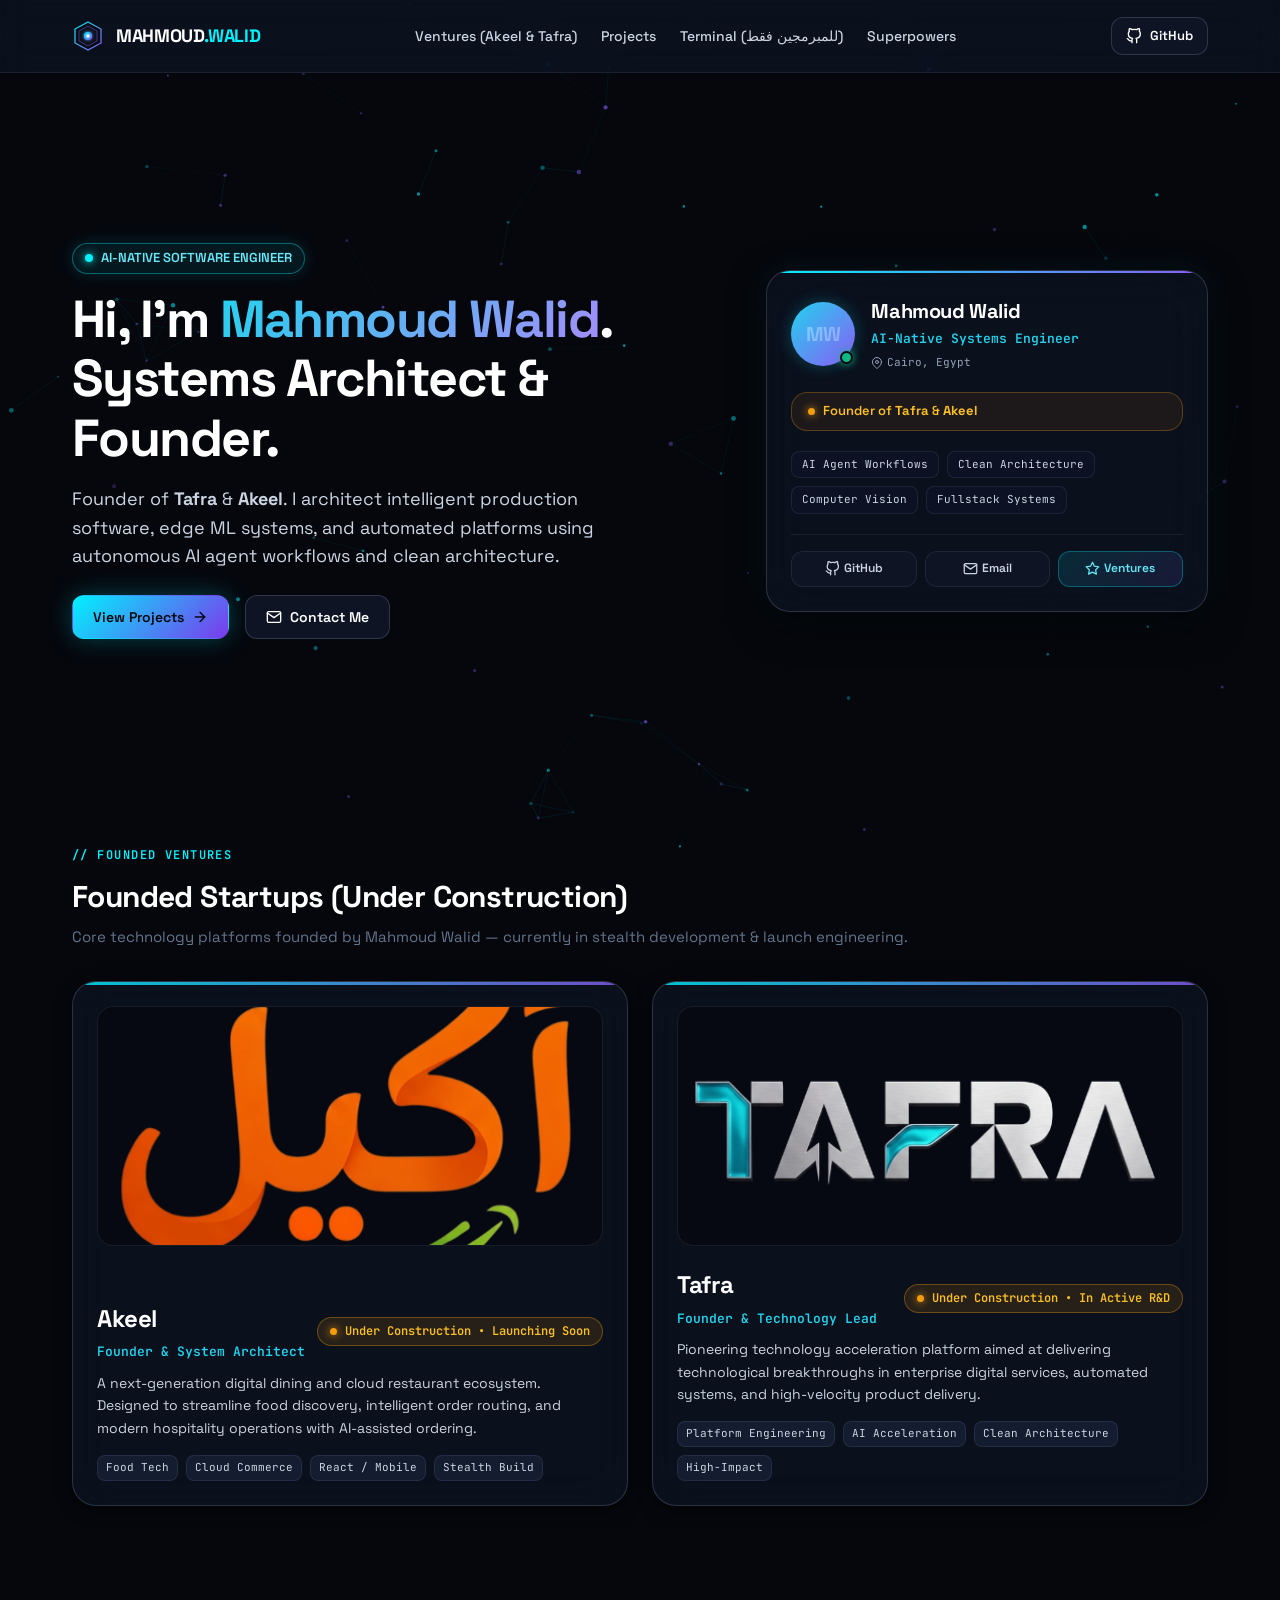
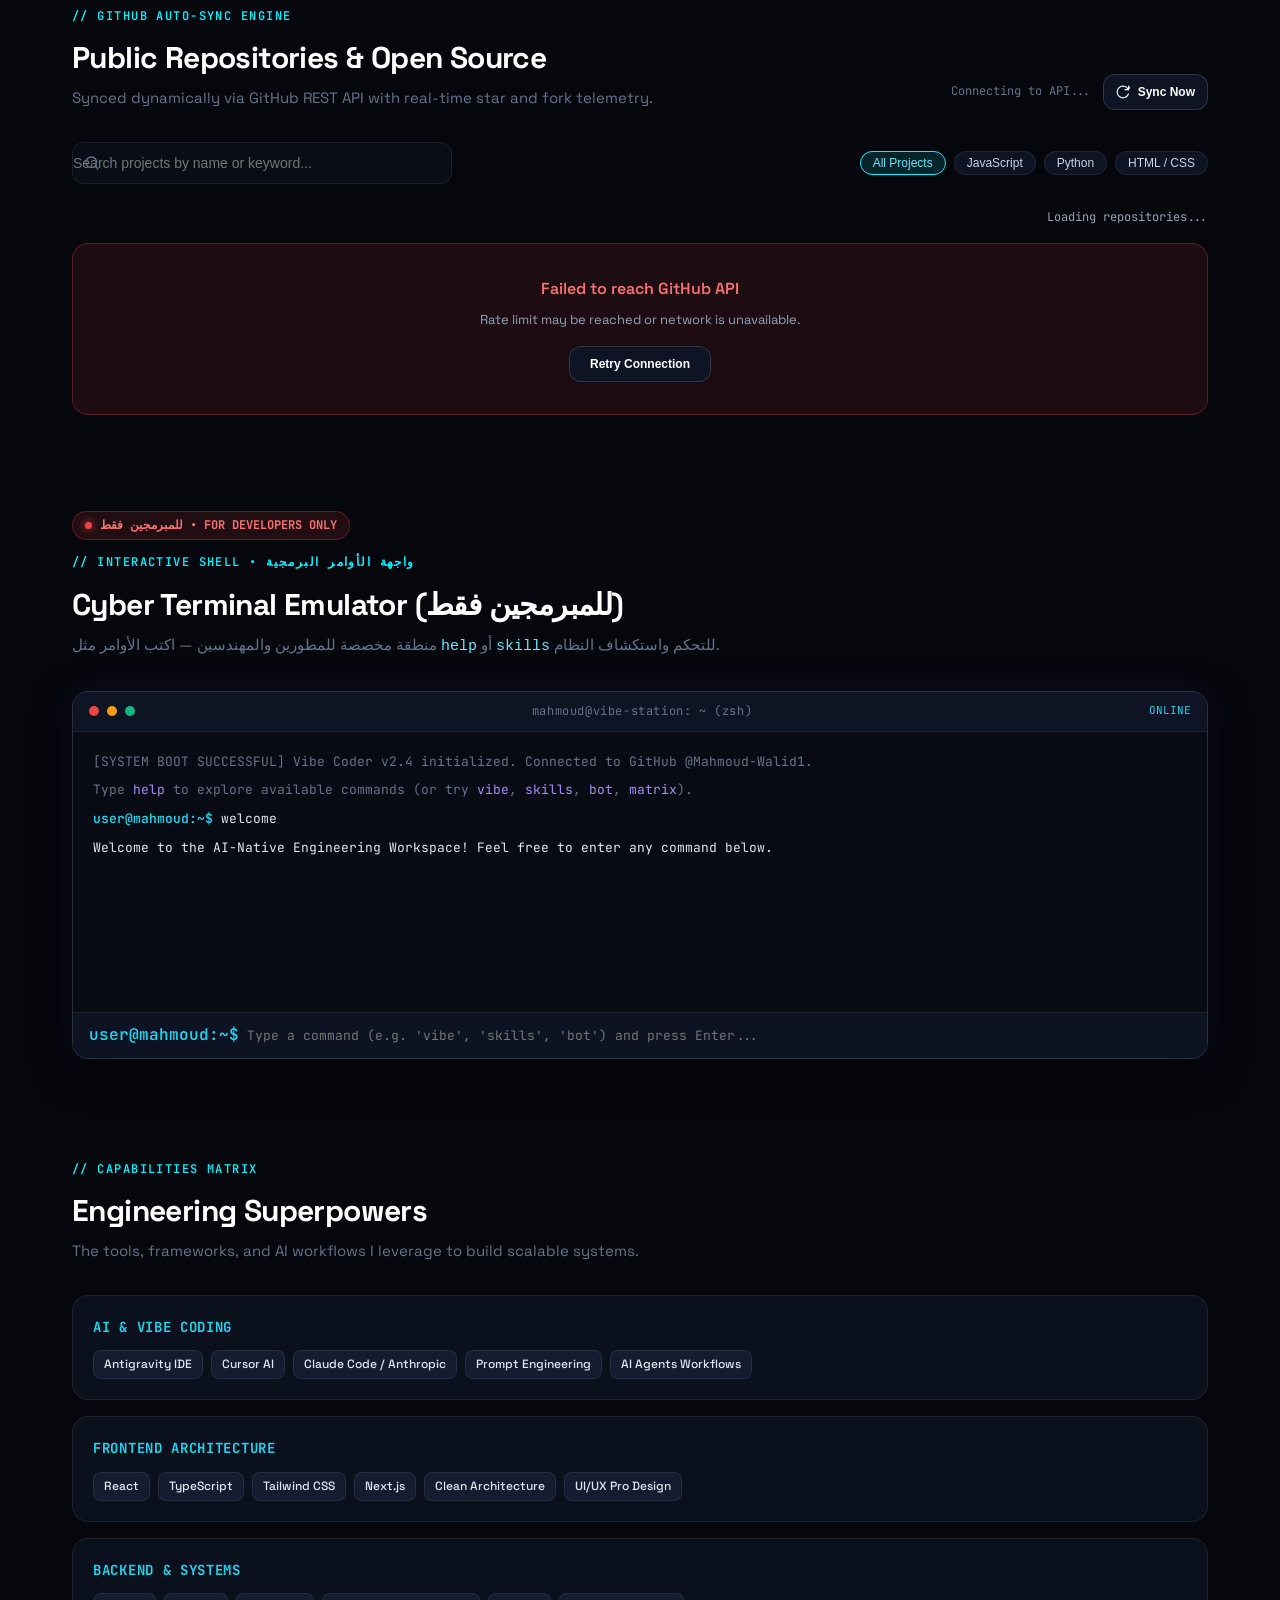
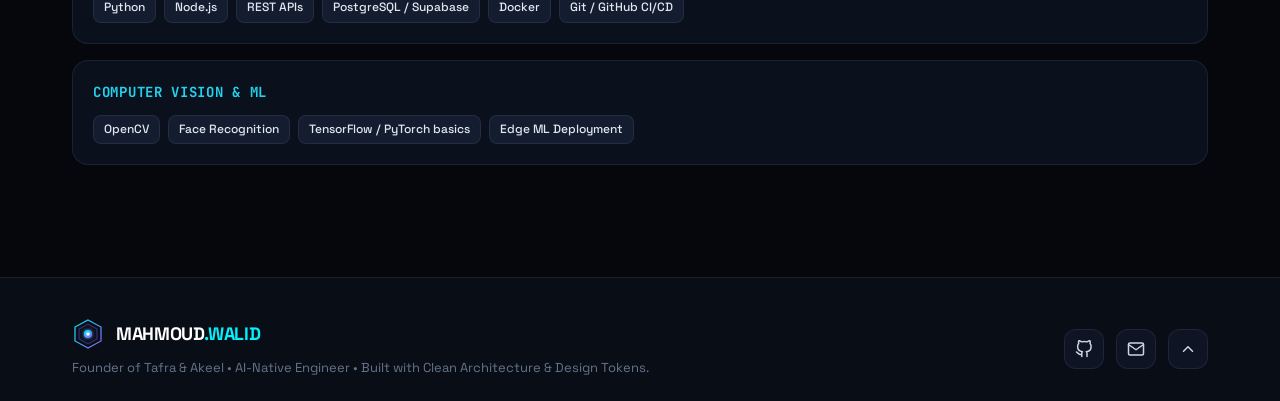
==== commit e85b83f1: "feat: transform hero to authentic Personal Developer Profile card, add View Projects & Contact CTAs," ====
--- a/index.html
+++ b/index.html
@@ -41,7 +41,6 @@
       <nav aria-label="Primary Navigation">
         <ul class="nav-links">
           <li><a href="#ventures" class="nav-link">Ventures (Akeel &amp; Tafra)</a></li>
-          <li><a href="#arcade" class="nav-link">Arcade Game</a></li>
           <li><a href="#projects" class="nav-link">Projects</a></li>
           <li><a href="#terminal" class="nav-link">Terminal (للمبرمجين فقط)</a></li>
           <li><a href="#skills" class="nav-link">Superpowers</a></li>
@@ -63,80 +62,88 @@
     <!-- Hero Section -->
     <section id="about" class="hero-section">
       <div class="hero-content">
+        <div class="badge-vibe">
+          <span class="badge-pulse-dot"></span>
+          <span>AI-NATIVE SOFTWARE ENGINEER</span>
+        </div>
+
         <h1 class="hero-title">
-          Architecting Ideas Into <br>
-          <span class="hero-gradient-text">Production Software</span> <br>
-          At Warp Speed.
+          Hi, I'm <span class="hero-gradient-text">Mahmoud Walid</span>.<br>
+          Systems Architect &amp; Founder.
         </h1>
 
         <p class="hero-subtitle">
-          I am Mahmoud Walid &mdash; Founder of <strong>Tafra</strong> &amp; <strong>Akeel</strong>, AI-Native Engineer &amp; Vibe Coder turning visionary ideas into resilient software through autonomous agent workflows and clean architecture.
+          Founder of <strong>Tafra</strong> &amp; <strong>Akeel</strong>. I architect intelligent production software, edge ML systems, and automated platforms using autonomous AI agent workflows and clean architecture.
         </p>
 
         <div class="hero-actions">
-          <a href="#ventures" class="btn btn-primary">
-            <span>Explore Ventures (Akeel &amp; Tafra)</span>
+          <a href="#projects" class="btn btn-primary">
+            <span>View Projects</span>
             <svg xmlns="http://www.w3.org/2000/svg" width="16" height="16" viewBox="0 0 24 24" fill="none" stroke="currentColor" stroke-width="2" stroke-linecap="round" stroke-linejoin="round">
               <line x1="5" y1="12" x2="19" y2="12"></line>
               <polyline points="12 5 19 12 12 19"></polyline>
             </svg>
           </a>
 
-          <a href="#arcade" class="btn btn-secondary">
+          <a href="mailto:mahmoud968542@gmail.com" class="btn btn-secondary">
             <svg xmlns="http://www.w3.org/2000/svg" width="16" height="16" viewBox="0 0 24 24" fill="none" stroke="currentColor" stroke-width="2" stroke-linecap="round" stroke-linejoin="round">
-              <polygon points="5 3 19 12 5 21 5 3"></polygon>
+              <path d="M4 4h16c1.1 0 2 .9 2 2v12c0 1.1-.9 2-2 2H4c-1.1 0-2-.9-2-2V6c0-1.1.9-2 2-2z"></path>
+              <polyline points="22,6 12,13 2,6"></polyline>
             </svg>
-            <span>Play Arcade Mini-Game</span>
+            <span>Contact Me</span>
           </a>
         </div>
       </div>
 
-      <!-- Founder & System Telemetry Console -->
-      <div class="hero-telemetry-card">
-        <div class="hero-telemetry-header">
-          <div class="hero-telemetry-title">
-            <span class="badge-pulse-dot"></span>
-            <span>SYSTEM CONSOLE // LIVE TELEMETRY</span>
-          </div>
-          <span style="font-family: var(--font-mono); font-size: 0.6875rem; color: var(--cyan-400);">v2.4 ONLINE</span>
-        </div>
-
-        <div class="hero-telemetry-grid">
-          <div class="hero-metric-tile">
-            <span class="hero-metric-label">Founder Role</span>
-            <span class="hero-metric-value">Tafra &amp; Akeel</span>
-          </div>
-          <div class="hero-metric-tile">
-            <span class="hero-metric-label">Perceived Speed</span>
-            <span class="hero-metric-value">&lt; 400ms Doherty</span>
-          </div>
-          <div class="hero-metric-tile">
-            <span class="hero-metric-label">Core Architecture</span>
-            <span class="hero-metric-value">Clean &bull; Modular</span>
-          </div>
-          <div class="hero-metric-tile">
-            <span class="hero-metric-label">Mini-Game Engine</span>
-            <span class="hero-metric-value">Tic-Tac-Toe &bull; Snake</span>
-          </div>
-        </div>
-
-        <div class="hero-telemetry-ventures">
-          <div style="font-family: var(--font-mono); font-size: 0.6875rem; color: var(--text-muted); text-transform: uppercase; letter-spacing: 0.05em; margin-bottom: 2px;">
-            Active Ventures (Under Construction):
-          </div>
-          <div class="hero-telemetry-venture-item">
-            <span style="font-weight: 600; color: #ffffff;">Akeel</span>
-            <span class="badge-construction" style="padding: 2px 8px; font-size: 0.6875rem;">
-              <span class="badge-pulse-amber"></span>
-              <span>Cloud Dining</span>
+      <!-- Personal Developer Showcase Card -->
+      <div class="developer-profile-card">
+        <div class="dev-card-header">
+          <div class="dev-avatar-wrapper">
+            <div class="dev-avatar-ring">
+              <span class="dev-avatar-initials">MW</span>
+            </div>
+            <div class="dev-status-indicator" title="Active & Shipping"></div>
+          </div>
+
+          <div class="dev-identity">
+            <h2 class="dev-name">Mahmoud Walid</h2>
+            <span class="dev-title">AI-Native Systems Engineer</span>
+            <span class="dev-location">
+              <svg xmlns="http://www.w3.org/2000/svg" width="12" height="12" viewBox="0 0 24 24" fill="none" stroke="currentColor" stroke-width="2" stroke-linecap="round" stroke-linejoin="round">
+                <path d="M21 10c0 7-9 13-9 13s-9-6-9-13a9 9 0 0 1 18 0z"></path>
+                <circle cx="12" cy="10" r="3"></circle>
+              </svg>
+              <span>Cairo, Egypt</span>
             </span>
           </div>
-          <div class="hero-telemetry-venture-item">
-            <span style="font-weight: 600; color: #ffffff;">Tafra</span>
-            <span class="badge-construction" style="padding: 2px 8px; font-size: 0.6875rem;">
-              <span class="badge-pulse-amber"></span>
-              <span>Stealth R&amp;D</span>
-            </span>
+        </div>
+
+        <div class="dev-founder-banner">
+          <span class="badge-pulse-amber"></span>
+          <span>Founder of <strong>Tafra</strong> &amp; <strong>Akeel</strong></span>
+        </div>
+
+        <div class="dev-tags-group">
+          <span class="dev-tag">AI Agent Workflows</span>
+          <span class="dev-tag">Clean Architecture</span>
+          <span class="dev-tag">Computer Vision</span>
+          <span class="dev-tag">Fullstack Systems</span>
+        </div>
+
+        <div class="dev-card-footer">
+          <div class="dev-quick-links">
+            <a href="https://github.com/Mahmoud-Walid1" target="_blank" rel="noopener noreferrer" class="dev-link-btn" title="GitHub Profile">
+              <svg xmlns="http://www.w3.org/2000/svg" width="15" height="15" viewBox="0 0 24 24" fill="none" stroke="currentColor" stroke-width="2" stroke-linecap="round" stroke-linejoin="round"><path d="M9 19c-5 1.5-5-2.5-7-3m14 6v-3.87a3.37 3.37 0 0 0-.94-2.61c3.14-.35 6.44-1.54 6.44-7A5.44 5.44 0 0 0 20 4.77 5.07 5.07 0 0 0 19.91 1S18.73.65 16 2.48a13.38 13.38 0 0 0-7 0C6.27.65 5.09 1 5.09 1A5.07 5.07 0 0 0 5 4.77a5.44 5.44 0 0 0-1.5 3.78c0 5.42 3.3 6.61 6.44 7A3.37 3.37 0 0 0 9 18.13V22"></path></svg>
+              <span>GitHub</span>
+            </a>
+            <a href="mailto:mahmoud968542@gmail.com" class="dev-link-btn" title="Direct Email">
+              <svg xmlns="http://www.w3.org/2000/svg" width="15" height="15" viewBox="0 0 24 24" fill="none" stroke="currentColor" stroke-width="2" stroke-linecap="round" stroke-linejoin="round"><path d="M4 4h16c1.1 0 2 .9 2 2v12c0 1.1-.9 2-2 2H4c-1.1 0-2-.9-2-2V6c0-1.1.9-2 2-2z"></path><polyline points="22,6 12,13 2,6"></polyline></svg>
+              <span>Email</span>
+            </a>
+            <a href="#ventures" class="dev-link-btn highlight" title="Ventures">
+              <svg xmlns="http://www.w3.org/2000/svg" width="15" height="15" viewBox="0 0 24 24" fill="none" stroke="currentColor" stroke-width="2" stroke-linecap="round" stroke-linejoin="round"><polygon points="12 2 15.09 8.26 22 9.27 17 14.14 18.18 21.02 12 17.77 5.82 21.02 7 14.14 2 9.27 8.91 8.26 12 2"></polygon></svg>
+              <span>Ventures</span>
+            </a>
           </div>
         </div>
       </div>
@@ -215,149 +222,6 @@
       </div>
     </section>
 
-    <!-- Arcade Mini-Games Hub (Casual Games for Everyone) -->
-    <section id="arcade" class="section">
-      <div class="section-header">
-        <span class="section-tag">// CASUAL ARCADE &bull; ألعاب ترفيهية للجميع</span>
-        <h2 class="section-title">Casual Mini-Games (ألعاب مسلية للناس العادية)</h2>
-        <p class="section-subtitle">Universal casual games with instant playability, retro sound synthesizers, and real-time score tracking.</p>
-      </div>
-
-      <div class="arcade-container">
-        <!-- Tab Bar -->
-        <div class="arcade-tabs-bar">
-          <button class="arcade-tab-btn active" data-tab="tab-xo">
-            <svg xmlns="http://www.w3.org/2000/svg" width="14" height="14" viewBox="0 0 24 24" fill="none" stroke="currentColor" stroke-width="2" stroke-linecap="round"><line x1="18" y1="6" x2="6" y2="18"></line><line x1="6" y1="6" x2="18" y2="18"></line></svg>
-            <span>إكس - أو (Tic-Tac-Toe)</span>
-          </button>
-          <button class="arcade-tab-btn" data-tab="tab-snake">
-            <svg xmlns="http://www.w3.org/2000/svg" width="14" height="14" viewBox="0 0 24 24" fill="none" stroke="currentColor" stroke-width="2" stroke-linecap="round"><path d="M12 2a8 8 0 0 0-8 8c0 5 8 12 8 12s8-7 8-12a8 8 0 0 0-8-8z"></path></svg>
-            <span>لعبة الثعبان (Classic Snake)</span>
-          </button>
-          <button class="arcade-tab-btn" data-tab="tab-dash">
-            <svg xmlns="http://www.w3.org/2000/svg" width="14" height="14" viewBox="0 0 24 24" fill="none" stroke="currentColor" stroke-width="2" stroke-linecap="round"><polygon points="13 2 3 14 12 14 11 22 21 10 12 10 13 2"></polygon></svg>
-            <span>عداء العقبات (Cyber Dash)</span>
-          </button>
-        </div>
-
-        <!-- Panel 1: Tic-Tac-Toe (X-O) Active by default -->
-        <div id="tab-xo" class="arcade-panel active">
-          <div id="tictactoe-container" class="xo-wrapper">
-            <div class="xo-scoreboard">
-              <div class="xo-score-tile">
-                <span class="xo-score-label">You (X)</span>
-                <span id="xo-score-x" class="xo-score-val" style="color: var(--cyan-400);">0</span>
-              </div>
-              <div class="xo-score-tile">
-                <span class="xo-score-label">Ties (تعادل)</span>
-                <span id="xo-score-ties" class="xo-score-val" style="color: var(--slate-400);">0</span>
-              </div>
-              <div class="xo-score-tile">
-                <span class="xo-score-label">AI (O)</span>
-                <span id="xo-score-o" class="xo-score-val" style="color: var(--violet-400);">0</span>
-              </div>
-            </div>
-
-            <div id="xo-status-banner" class="xo-status-banner">Your Turn (X) - Tap any cell</div>
-
-            <div class="xo-board">
-              <div class="xo-cell" data-index="0"></div>
-              <div class="xo-cell" data-index="1"></div>
-              <div class="xo-cell" data-index="2"></div>
-              <div class="xo-cell" data-index="3"></div>
-              <div class="xo-cell" data-index="4"></div>
-              <div class="xo-cell" data-index="5"></div>
-              <div class="xo-cell" data-index="6"></div>
-              <div class="xo-cell" data-index="7"></div>
-              <div class="xo-cell" data-index="8"></div>
-            </div>
-
-            <div style="display: flex; gap: var(--space-3); flex-wrap: wrap; justify-content: center; align-items: center;">
-              <button id="xo-reset-btn" class="btn btn-primary" style="height: 38px; padding: 0 16px; font-size: 0.8125rem;">
-                جولة جديدة / New Round
-              </button>
-              <div style="display: flex; gap: 4px; background: var(--slate-900); padding: 4px; border-radius: var(--radius-full); border: 1px solid var(--border-subtle);">
-                <button id="xo-mode-ai" class="arcade-tab-btn active" style="padding: 4px 12px; font-size: 0.75rem;">ضد الذكاء الاصطناعي</button>
-                <button id="xo-mode-pvp" class="arcade-tab-btn" style="padding: 4px 12px; font-size: 0.75rem;">لاعبين (2P)</button>
-              </div>
-            </div>
-          </div>
-        </div>
-
-        <!-- Panel 2: Classic Snake -->
-        <div id="tab-snake" class="arcade-panel">
-          <div id="snake-game-container" class="snake-wrapper">
-            <div style="display: flex; justify-content: space-between; width: 100%; max-width: 360px; font-family: var(--font-mono); font-size: 0.8125rem;">
-              <div style="color: var(--slate-400);">Score: <span id="snake-score" style="color: var(--cyan-300); font-weight: 700;">0</span></div>
-              <div style="color: var(--slate-400);">High Score: <span id="snake-highscore" style="color: var(--violet-400); font-weight: 700;">0</span></div>
-            </div>
-
-            <div class="snake-canvas-box">
-              <canvas id="snake-canvas"></canvas>
-            </div>
-
-            <div id="snake-status-banner" style="font-family: var(--font-mono); font-size: 0.75rem; color: var(--text-muted); text-align: center;">
-              Use keyboard arrow keys or touch the D-Pad below
-            </div>
-
-            <!-- Touch D-Pad for casual users -->
-            <div class="snake-dpad">
-              <div></div>
-              <button id="dpad-up" class="dpad-btn" title="Up">
-                <svg xmlns="http://www.w3.org/2000/svg" width="18" height="18" viewBox="0 0 24 24" fill="none" stroke="currentColor" stroke-width="2.5"><polyline points="18 15 12 9 6 15"></polyline></svg>
-              </button>
-              <div></div>
-              <button id="dpad-left" class="dpad-btn" title="Left">
-                <svg xmlns="http://www.w3.org/2000/svg" width="18" height="18" viewBox="0 0 24 24" fill="none" stroke="currentColor" stroke-width="2.5"><polyline points="15 18 9 12 15 6"></polyline></svg>
-              </button>
-              <button id="snake-start-btn" class="dpad-btn" style="background: var(--cyan-500); color: #05070d; font-weight: 800; font-size: 0.6875rem;" title="Play">GO</button>
-              <button id="dpad-right" class="dpad-btn" title="Right">
-                <svg xmlns="http://www.w3.org/2000/svg" width="18" height="18" viewBox="0 0 24 24" fill="none" stroke="currentColor" stroke-width="2.5"><polyline points="9 18 15 12 9 6"></polyline></svg>
-              </button>
-              <div></div>
-              <button id="dpad-down" class="dpad-btn" title="Down">
-                <svg xmlns="http://www.w3.org/2000/svg" width="18" height="18" viewBox="0 0 24 24" fill="none" stroke="currentColor" stroke-width="2.5"><polyline points="6 9 12 15 18 9"></polyline></svg>
-              </button>
-              <div></div>
-            </div>
-          </div>
-        </div>
-
-        <!-- Panel 3: Cyber Dash Runner -->
-        <div id="tab-dash" class="arcade-panel">
-          <div id="arcade-game-container">
-            <div class="arcade-header">
-              <div class="arcade-title-group">
-                <span class="arcade-status-badge">CYBER DASH</span>
-                <span style="font-size: 0.8125rem; font-weight: 600; color: #ffffff;">TAP / SPACE TO JUMP</span>
-              </div>
-              <div class="arcade-stats">
-                <div class="arcade-stat-item">Score: <span id="game-score-display" class="arcade-stat-val">0</span></div>
-                <div class="arcade-stat-item">Best: <span id="game-highscore-display" class="arcade-stat-val">0</span></div>
-              </div>
-            </div>
-
-            <div class="arcade-canvas-wrapper">
-              <canvas id="cyber-game-canvas"></canvas>
-            </div>
-
-            <div class="arcade-footer-controls">
-              <div class="arcade-btn-group">
-                <button id="game-start-btn" class="btn btn-primary" style="height: 38px; padding: 0 16px; font-size: 0.8125rem;">Start Game</button>
-                <button id="game-jump-btn" class="btn btn-secondary" style="height: 38px; padding: 0 16px; font-size: 0.8125rem;">
-                  <svg xmlns="http://www.w3.org/2000/svg" width="14" height="14" viewBox="0 0 24 24" fill="none" stroke="currentColor" stroke-width="2"><polyline points="18 15 12 9 6 15"></polyline></svg>
-                  <span>Jump (Tap)</span>
-                </button>
-              </div>
-              <div class="arcade-btn-group">
-                <button id="game-mute-btn" class="btn btn-ghost" style="height: 36px; padding: 0 12px; font-size: 0.75rem; font-family: var(--font-mono);">Sound: ON</button>
-              </div>
-            </div>
-          </div>
-        </div>
-      </div>
-    </section>
-
     <!-- Dynamic Repositories Section -->
     <section id="projects" class="section">
       <div class="section-header" style="display: flex; flex-direction: column; gap: var(--space-2);">
--- a/css/layout.css
+++ b/css/layout.css
@@ -173,7 +173,7 @@
   margin-top: var(--space-2);
 }
 
-.hero-telemetry-card {
+.developer-profile-card {
   background: var(--bg-surface-glass);
   backdrop-filter: blur(24px);
   -webkit-backdrop-filter: blur(24px);
@@ -185,10 +185,17 @@
   overflow: hidden;
   display: flex;
   flex-direction: column;
-  gap: var(--space-4);
-}
-
-.hero-telemetry-card::before {
+  gap: var(--space-5);
+  transition: transform var(--duration-standard) var(--ease-enter), box-shadow var(--duration-standard) var(--ease-enter);
+}
+
+.developer-profile-card:hover {
+  transform: translateY(-4px);
+  box-shadow: var(--shadow-lg), 0 0 36px rgba(0, 242, 254, 0.16);
+  border-color: var(--border-accent);
+}
+
+.developer-profile-card::before {
   content: '';
   position: absolute;
   top: 0;
@@ -198,71 +205,170 @@
   background: linear-gradient(90deg, var(--cyan-500), var(--violet-500));
 }
 
-.hero-telemetry-header {
-  display: flex;
-  align-items: center;
-  justify-content: space-between;
-  border-bottom: 1px solid var(--border-subtle);
-  padding-bottom: var(--space-3);
-}
-
-.hero-telemetry-title {
+.dev-card-header {
+  display: flex;
+  align-items: center;
+  gap: var(--space-4);
+}
+
+.dev-avatar-wrapper {
+  position: relative;
+  flex-shrink: 0;
+}
+
+.dev-avatar-ring {
+  width: 64px;
+  height: 64px;
+  border-radius: 50%;
+  padding: 2px;
+  background: linear-gradient(135deg, var(--cyan-400), var(--violet-500));
+  display: flex;
+  align-items: center;
+  justify-content: center;
+  box-shadow: 0 0 16px rgba(0, 242, 254, 0.25);
+}
+
+.dev-avatar-initials {
+  width: 100%;
+  height: 100%;
+  border-radius: 50%;
+  background: #060913;
+  display: flex;
+  align-items: center;
+  justify-content: center;
+  font-family: var(--font-sans);
+  font-size: 1.25rem;
+  font-weight: 800;
+  letter-spacing: -0.02em;
+  background: linear-gradient(135deg, var(--cyan-300), var(--violet-400));
+  -webkit-background-clip: text;
+  -webkit-text-fill-color: transparent;
+}
+
+.dev-status-indicator {
+  position: absolute;
+  bottom: 2px;
+  right: 2px;
+  width: 13px;
+  height: 13px;
+  border-radius: 50%;
+  background: #10b981;
+  border: 2px solid #060913;
+  box-shadow: 0 0 8px #10b981;
+}
+
+.dev-identity {
+  display: flex;
+  flex-direction: column;
+  gap: 2px;
+}
+
+.dev-name {
+  font-size: 1.25rem;
+  font-weight: 800;
+  color: #ffffff;
+  letter-spacing: -0.02em;
+  margin: 0;
+}
+
+.dev-title {
   font-family: var(--font-mono);
-  font-size: 0.75rem;
-  font-weight: 700;
-  text-transform: uppercase;
-  letter-spacing: 0.08em;
+  font-size: 0.8125rem;
+  font-weight: 600;
   color: var(--cyan-400);
-  display: flex;
+}
+
+.dev-location {
+  display: inline-flex;
+  align-items: center;
+  gap: 4px;
+  font-family: var(--font-mono);
+  font-size: 0.6875rem;
+  color: var(--slate-400);
+  margin-top: 2px;
+}
+
+.dev-founder-banner {
+  display: inline-flex;
   align-items: center;
   gap: var(--space-2);
-}
-
-.hero-telemetry-grid {
-  display: grid;
-  grid-template-columns: 1fr 1fr;
-  gap: var(--space-3);
-}
-
-.hero-metric-tile {
+  padding: 8px var(--space-4);
+  border-radius: var(--radius-lg);
+  background: rgba(245, 158, 11, 0.08);
+  border: 1px solid rgba(245, 158, 11, 0.28);
+  color: #fbbf24;
+  font-size: 0.8125rem;
+  font-weight: 600;
+  font-family: var(--font-sans);
+}
+
+.dev-tags-group {
+  display: flex;
+  flex-wrap: wrap;
+  gap: var(--space-2);
+}
+
+.dev-tag {
+  padding: 4px 10px;
   background: rgba(15, 23, 42, 0.6);
   border: 1px solid var(--border-subtle);
-  border-radius: var(--radius-md);
-  padding: var(--space-3);
-  display: flex;
-  flex-direction: column;
-  gap: 2px;
-}
-
-.hero-metric-label {
+  border-radius: var(--radius-sm);
   font-family: var(--font-mono);
   font-size: 0.6875rem;
-  color: var(--text-muted);
-  text-transform: uppercase;
-  letter-spacing: 0.05em;
-}
-
-.hero-metric-value {
-  font-size: 0.9375rem;
-  font-weight: 700;
-  color: var(--text-primary);
-}
-
-.hero-telemetry-ventures {
-  background: rgba(15, 23, 42, 0.6);
+  color: var(--slate-300);
+  transition: border-color var(--duration-micro) var(--ease-enter);
+}
+
+.dev-tag:hover {
+  border-color: var(--border-accent);
+  color: #ffffff;
+}
+
+.dev-card-footer {
+  border-top: 1px solid var(--border-subtle);
+  padding-top: var(--space-4);
+}
+
+.dev-quick-links {
+  display: grid;
+  grid-template-columns: repeat(3, 1fr);
+  gap: var(--space-2);
+}
+
+.dev-link-btn {
+  display: inline-flex;
+  align-items: center;
+  justify-content: center;
+  gap: var(--space-1);
+  height: 36px;
+  padding: 0 var(--space-2);
+  border-radius: var(--radius-md);
+  background: var(--slate-850);
   border: 1px solid var(--border-subtle);
-  border-radius: var(--radius-md);
-  padding: var(--space-3) var(--space-4);
-  display: flex;
-  flex-direction: column;
-  gap: var(--space-2);
-}
-
-.hero-telemetry-venture-item {
-  display: flex;
-  align-items: center;
-  justify-content: space-between;
-  font-size: 0.8125rem;
+  color: var(--text-secondary);
+  font-family: var(--font-sans);
+  font-size: 0.75rem;
+  font-weight: 600;
+  text-decoration: none;
+  transition: all var(--duration-micro) var(--ease-enter);
+}
+
+.dev-link-btn:hover {
+  background: var(--slate-800);
+  border-color: var(--border-accent);
+  color: #ffffff;
+  transform: translateY(-1px);
+}
+
+.dev-link-btn.highlight {
+  background: linear-gradient(135deg, rgba(0, 242, 254, 0.12), rgba(139, 92, 246, 0.12));
+  border-color: rgba(0, 242, 254, 0.3);
+  color: var(--cyan-300);
+}
+
+.dev-link-btn.highlight:hover {
+  border-color: var(--cyan-400);
+  box-shadow: 0 0 16px rgba(0, 242, 254, 0.2);
 }
 
 /* Section Common Layout */
--- a/css/components.css
+++ b/css/components.css
@@ -252,317 +252,6 @@
   font-size: 0.6875rem;
   font-family: var(--font-mono);
   color: var(--slate-300);
-}
-
-/* Arcade Mini-Game Container */
-.arcade-container {
-  border-radius: var(--radius-xl);
-  border: 1px solid var(--border-strong);
-  background: rgba(9, 13, 22, 0.95);
-  backdrop-filter: blur(24px);
-  box-shadow: var(--shadow-lg), 0 0 36px rgba(0, 242, 254, 0.12);
-  overflow: hidden;
-  position: relative;
-}
-
-.arcade-header {
-  height: 52px;
-  background: var(--slate-850);
-  border-bottom: 1px solid var(--border-subtle);
-  display: flex;
-  align-items: center;
-  justify-content: space-between;
-  padding: 0 var(--space-5);
-  flex-wrap: wrap;
-}
-
-.arcade-title-group {
-  display: flex;
-  align-items: center;
-  gap: var(--space-3);
-}
-
-.arcade-status-badge {
-  font-family: var(--font-mono);
-  font-size: 0.6875rem;
-  padding: 2px 8px;
-  border-radius: var(--radius-full);
-  background: rgba(0, 242, 254, 0.15);
-  color: var(--cyan-400);
-  border: 1px solid var(--border-accent);
-}
-
-.arcade-stats {
-  display: flex;
-  align-items: center;
-  gap: var(--space-5);
-  font-family: var(--font-mono);
-  font-size: 0.8125rem;
-}
-
-.arcade-stat-item {
-  color: var(--slate-400);
-}
-
-.arcade-stat-val {
-  color: var(--cyan-300);
-  font-weight: 700;
-}
-
-.arcade-canvas-wrapper {
-  width: 100%;
-  position: relative;
-  background: #05070d;
-  display: flex;
-  justify-content: center;
-  overflow: hidden;
-}
-
-#cyber-game-canvas {
-  width: 100%;
-  max-width: 680px;
-  height: auto;
-  aspect-ratio: 680 / 240;
-  display: block;
-  cursor: pointer;
-}
-
-.arcade-footer-controls {
-  padding: var(--space-4) var(--space-5);
-  background: var(--slate-900);
-  border-top: 1px solid var(--border-subtle);
-  display: flex;
-  align-items: center;
-  justify-content: space-between;
-  flex-wrap: wrap;
-  gap: var(--space-3);
-}
-
-.arcade-btn-group {
-  display: flex;
-  align-items: center;
-  gap: var(--space-3);
-}
-
-/* Arcade Games Hub Tabs & Panels */
-.arcade-tabs-bar {
-  display: flex;
-  align-items: center;
-  gap: var(--space-2);
-  padding: var(--space-3) var(--space-5);
-  background: var(--slate-900);
-  border-bottom: 1px solid var(--border-subtle);
-  overflow-x: auto;
-}
-
-.arcade-tab-btn {
-  display: inline-flex;
-  align-items: center;
-  gap: var(--space-2);
-  padding: 8px 16px;
-  border-radius: var(--radius-full);
-  background: transparent;
-  border: 1px solid var(--border-subtle);
-  color: var(--text-secondary);
-  font-family: var(--font-sans);
-  font-size: 0.8125rem;
-  font-weight: 600;
-  cursor: pointer;
-  transition: all var(--duration-micro) var(--ease-enter);
-  white-space: nowrap;
-}
-
-.arcade-tab-btn:hover {
-  color: var(--text-primary);
-  border-color: var(--border-accent);
-  background: rgba(255, 255, 255, 0.03);
-}
-
-.arcade-tab-btn.active {
-  background: linear-gradient(135deg, rgba(0, 242, 254, 0.15), rgba(139, 92, 246, 0.15));
-  border-color: var(--cyan-500);
-  color: #ffffff;
-  box-shadow: 0 0 16px rgba(0, 242, 254, 0.2);
-}
-
-.arcade-panel {
-  display: none;
-}
-
-.arcade-panel.active {
-  display: flex;
-  flex-direction: column;
-}
-
-/* Tic-Tac-Toe (X-O) Styles */
-.xo-wrapper {
-  display: flex;
-  flex-direction: column;
-  align-items: center;
-  padding: var(--space-6) var(--space-4);
-  gap: var(--space-5);
-  background: radial-gradient(circle at center, rgba(15, 23, 42, 0.9), #05070d);
-}
-
-.xo-scoreboard {
-  display: grid;
-  grid-template-columns: repeat(3, 1fr);
-  gap: var(--space-3);
-  width: 100%;
-  max-width: 380px;
-}
-
-.xo-score-tile {
-  background: var(--slate-850);
-  border: 1px solid var(--border-subtle);
-  border-radius: var(--radius-md);
-  padding: var(--space-3) var(--space-2);
-  text-align: center;
-  display: flex;
-  flex-direction: column;
-  gap: 2px;
-}
-
-.xo-score-label {
-  font-family: var(--font-mono);
-  font-size: 0.6875rem;
-  color: var(--text-muted);
-  text-transform: uppercase;
-}
-
-.xo-score-val {
-  font-size: 1.25rem;
-  font-weight: 800;
-  color: var(--text-primary);
-}
-
-.xo-board {
-  display: grid;
-  grid-template-columns: repeat(3, 1fr);
-  gap: var(--space-2);
-  width: 100%;
-  max-width: 320px;
-  aspect-ratio: 1 / 1;
-  background: var(--slate-900);
-  padding: var(--space-2);
-  border-radius: var(--radius-xl);
-  border: 1px solid var(--border-strong);
-  box-shadow: var(--shadow-md), 0 0 24px rgba(0, 242, 254, 0.08);
-}
-
-.xo-cell {
-  background: var(--slate-850);
-  border: 1px solid var(--border-subtle);
-  border-radius: var(--radius-lg);
-  display: flex;
-  align-items: center;
-  justify-content: center;
-  cursor: pointer;
-  transition: all var(--duration-micro) var(--ease-enter);
-  user-select: none;
-  position: relative;
-}
-
-.xo-cell:hover:not(.cell-x):not(.cell-o) {
-  background: var(--slate-800);
-  border-color: var(--cyan-400);
-  transform: scale(0.97);
-}
-
-.xo-mark-svg {
-  width: 58%;
-  height: 58%;
-  transition: transform var(--duration-micro) var(--ease-enter);
-}
-
-.cell-x {
-  color: var(--cyan-400);
-}
-
-.cell-x .xo-mark-svg {
-  filter: drop-shadow(0 0 10px rgba(0, 242, 254, 0.6));
-}
-
-.cell-o {
-  color: var(--violet-400);
-}
-
-.cell-o .xo-mark-svg {
-  filter: drop-shadow(0 0 10px rgba(139, 92, 246, 0.6));
-}
-
-.cell-winning {
-  background: rgba(16, 185, 129, 0.2) !important;
-  border-color: #10b981 !important;
-  box-shadow: 0 0 20px rgba(16, 185, 129, 0.4);
-  animation: pulseDot 1s infinite alternate;
-}
-
-.xo-status-banner {
-  font-family: var(--font-mono);
-  font-size: 0.875rem;
-  font-weight: 600;
-  color: var(--cyan-300);
-  text-align: center;
-  min-height: 24px;
-}
-
-/* Classic Snake Styles */
-.snake-wrapper {
-  display: flex;
-  flex-direction: column;
-  align-items: center;
-  padding: var(--space-5) var(--space-4);
-  gap: var(--space-4);
-  background: #05070d;
-}
-
-.snake-canvas-box {
-  width: 100%;
-  max-width: 360px;
-  position: relative;
-  display: flex;
-  justify-content: center;
-}
-
-#snake-canvas {
-  width: 100%;
-  height: auto;
-  aspect-ratio: 1 / 1;
-  border-radius: var(--radius-lg);
-  border: 1px solid var(--border-strong);
-  box-shadow: var(--shadow-md);
-  display: block;
-}
-
-.snake-dpad {
-  display: grid;
-  grid-template-columns: repeat(3, 48px);
-  grid-template-rows: repeat(3, 48px);
-  gap: 6px;
-  justify-content: center;
-  align-items: center;
-  margin-top: var(--space-2);
-}
-
-.dpad-btn {
-  width: 48px;
-  height: 48px;
-  border-radius: var(--radius-md);
-  background: var(--slate-800);
-  border: 1px solid var(--border-strong);
-  color: var(--text-primary);
-  display: flex;
-  align-items: center;
-  justify-content: center;
-  cursor: pointer;
-  transition: all var(--duration-micro) var(--ease-enter);
-}
-
-.dpad-btn:active {
-  background: var(--cyan-500);
-  color: #05070d;
-  transform: scale(0.92);
 }
 
 /* Cyber Terminal Window */
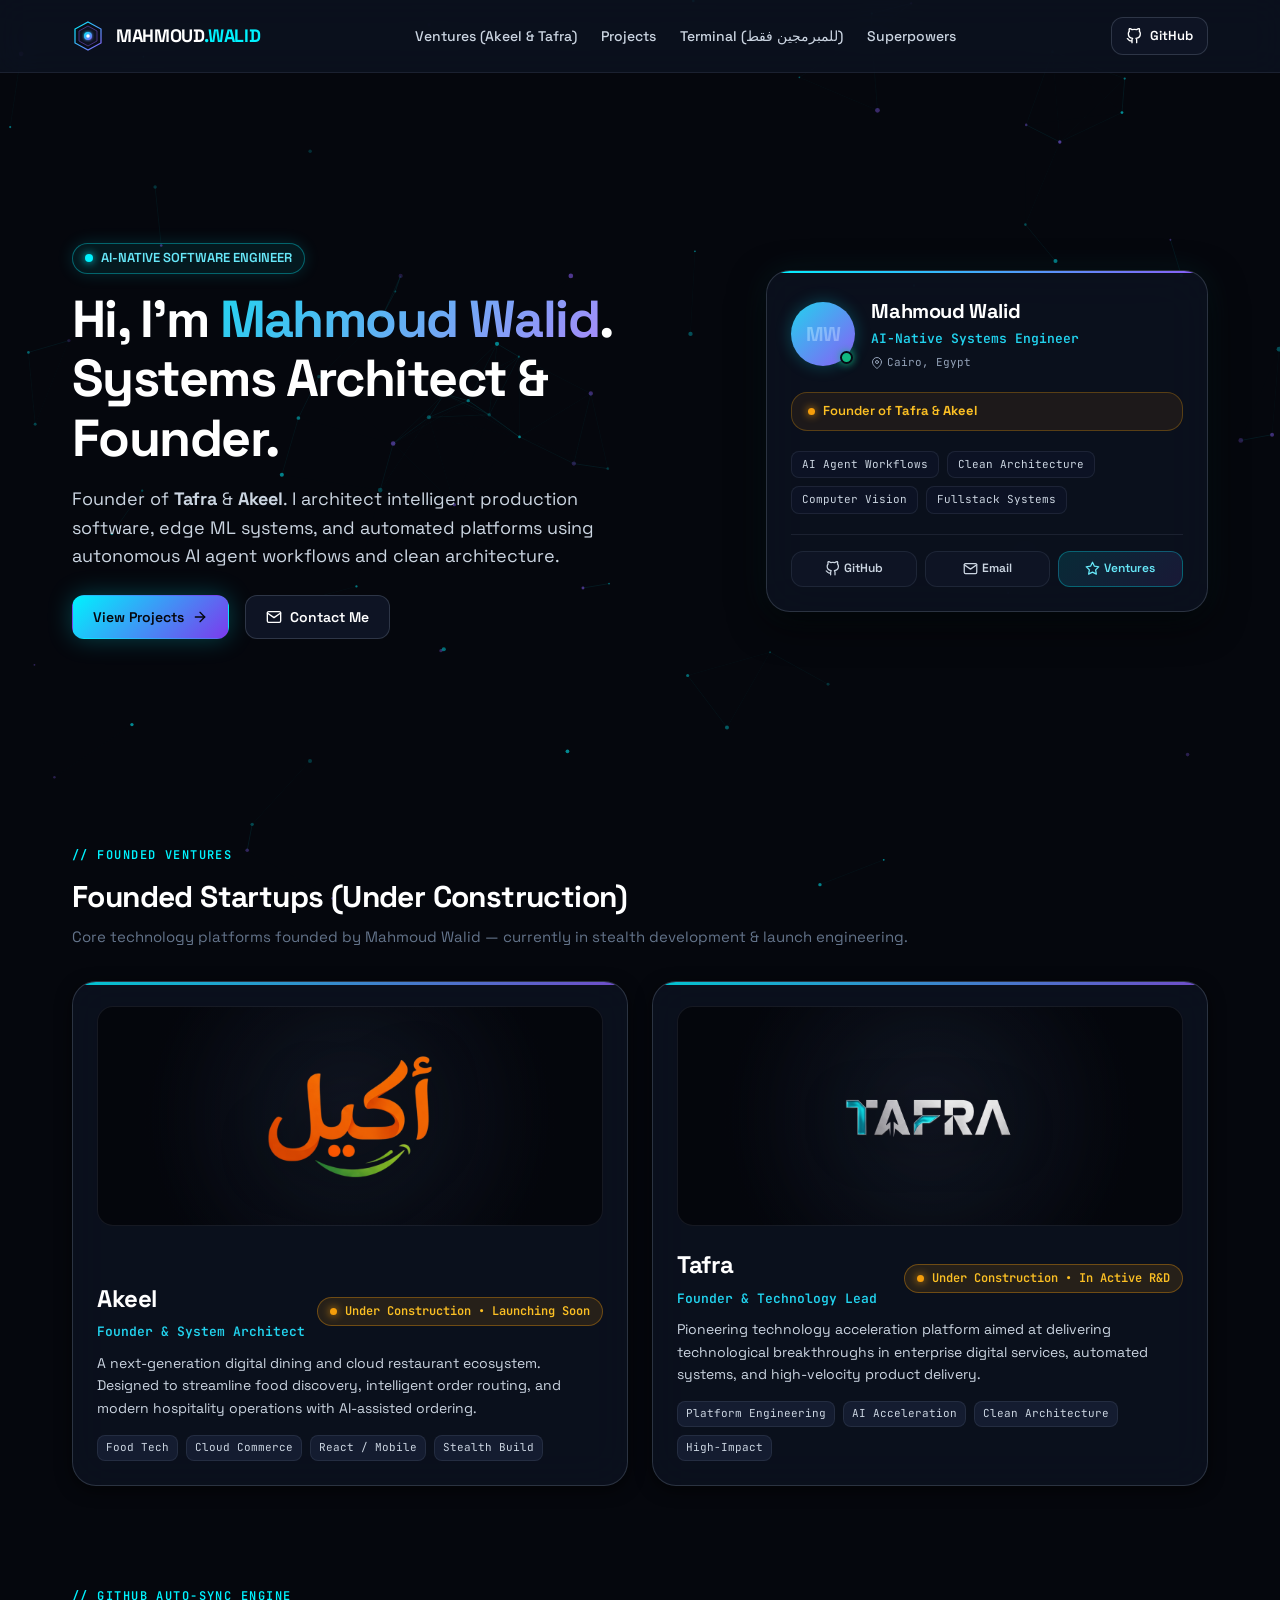
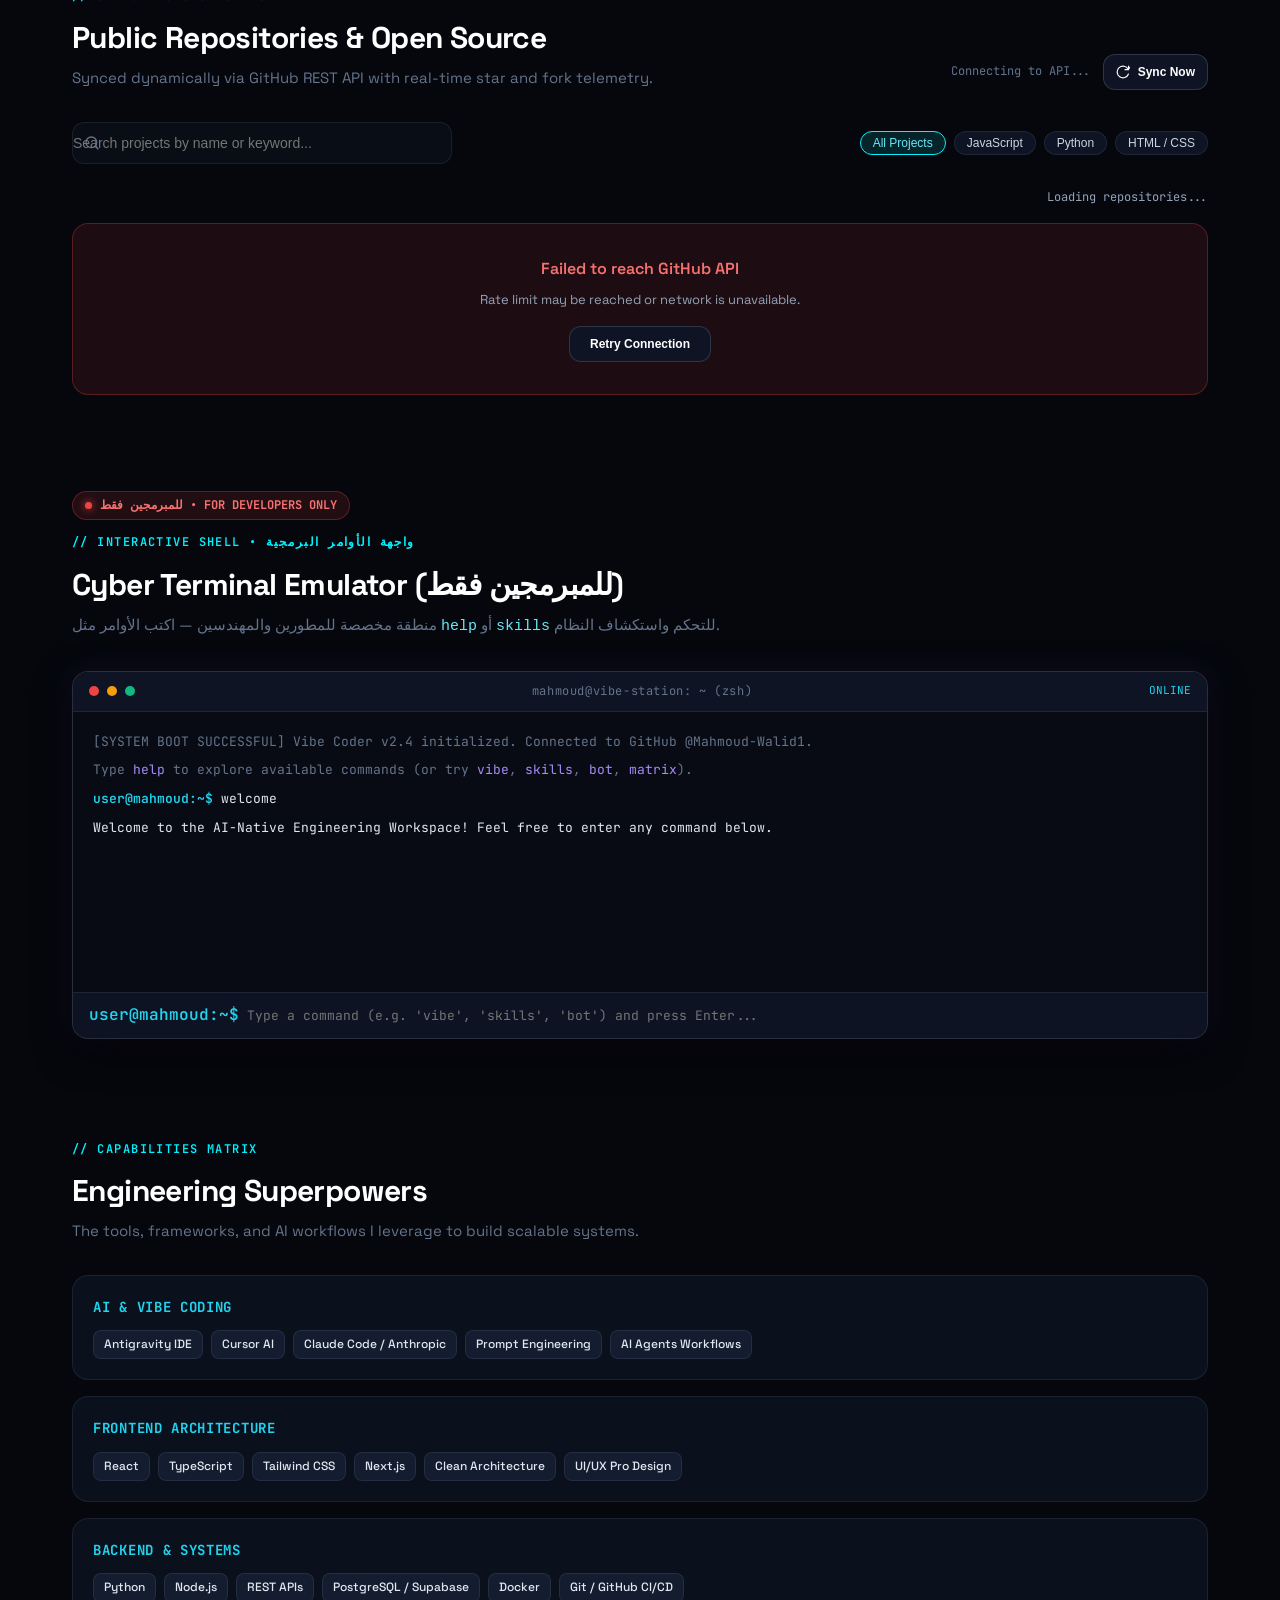
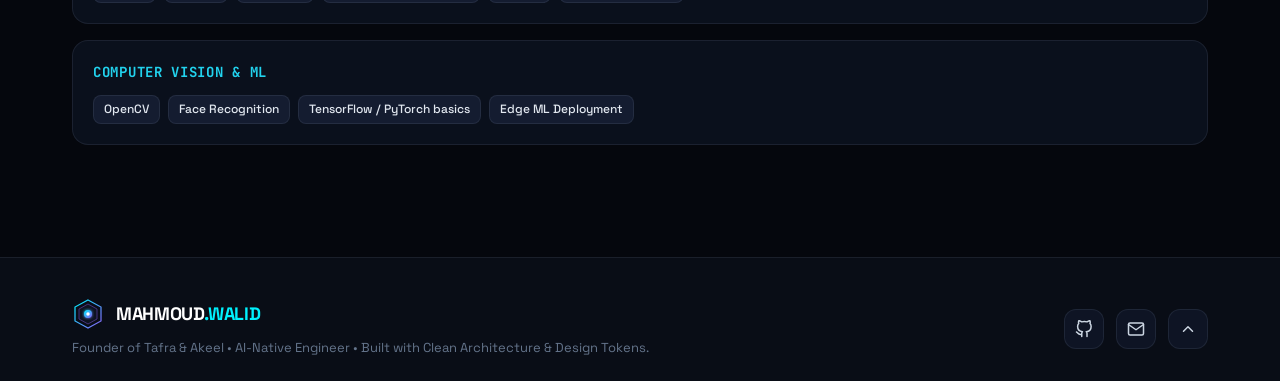
==== commit cd46ddbd: "fix(ui): resolve venture logo cropping with object-fit contain and breathing room; update cache bust" ====
--- a/index.html
+++ b/index.html
@@ -6,7 +6,7 @@
   <title>Mahmoud Walid | Founder of Tafra & Akeel &bull; AI-Native Engineer</title>
   <meta name="description" content="Portfolio of Mahmoud Walid (Mahmoud-Walid1) — Founder of Tafra & Akeel, Vibe Coder & AI-Native Engineer building high-performance systems.">
   <meta property="og:title" content="Mahmoud Walid | Founder & AI-Native Engineer">
-  <meta property="og:description" content="Explore founded ventures (Tafra & Akeel), live GitHub projects, and play the interactive Cyber Dash arcade mini-game.">
+  <meta property="og:description" content="Explore founded ventures (Tafra & Akeel), open-source production systems, and engineering architecture by Mahmoud Walid.">
   <meta property="og:type" content="website">
   <link rel="icon" type="image/svg+xml" href="assets/favicon.svg">
 
@@ -18,7 +18,7 @@
   <!-- Design System CSS -->
   <link rel="stylesheet" href="css/tokens.css">
   <link rel="stylesheet" href="css/layout.css">
-  <link rel="stylesheet" href="css/components.css">
+  <link rel="stylesheet" href="css/components.css?v=2.0">
 
   <style>
     @keyframes spin {
--- a/css/components.css
+++ b/css/components.css
@@ -181,26 +181,31 @@
 /* Concentric Border Radii for Inner Media: R_inner = R_outer - Padding = 24px - 8px = 16px */
 .venture-media-wrapper {
   width: 100%;
-  height: 240px;
+  height: 220px;
   border-radius: var(--radius-lg);
   border: 1px solid var(--border-subtle);
-  background: #060912;
+  background: radial-gradient(circle at center, rgba(255, 255, 255, 0.03) 0%, #04060c 75%);
   overflow: hidden;
   display: flex;
   align-items: center;
   justify-content: center;
   position: relative;
+  padding: var(--space-4);
 }
 
 .venture-media-wrapper img {
-  width: 100%;
-  height: 100%;
-  object-fit: cover;
+  width: auto;
+  max-width: 90%;
+  height: auto;
+  max-height: 180px;
+  object-fit: contain;
+  object-position: center;
+  filter: drop-shadow(0 8px 24px rgba(0, 0, 0, 0.45));
   transition: transform var(--duration-surface) var(--ease-enter);
 }
 
 .venture-card:hover .venture-media-wrapper img {
-  transform: scale(1.04);
+  transform: scale(1.05);
 }
 
 .venture-info {
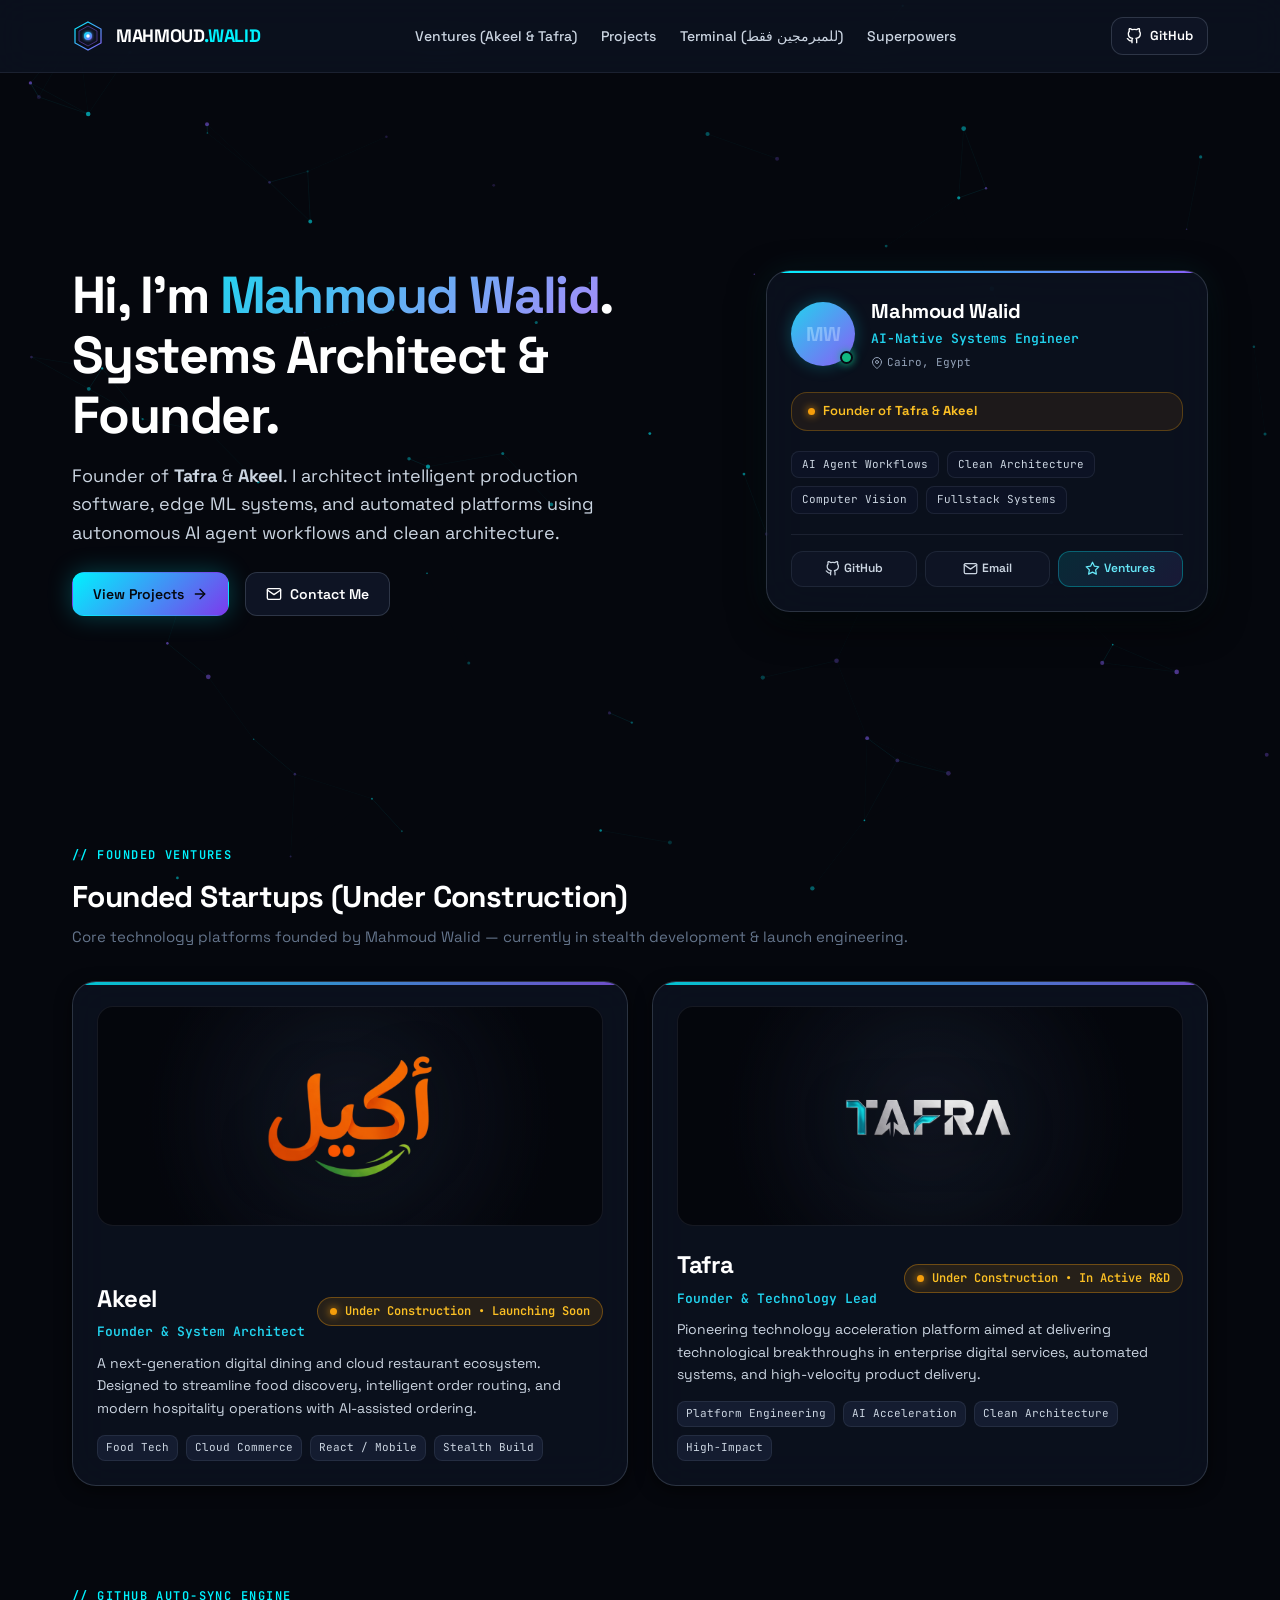
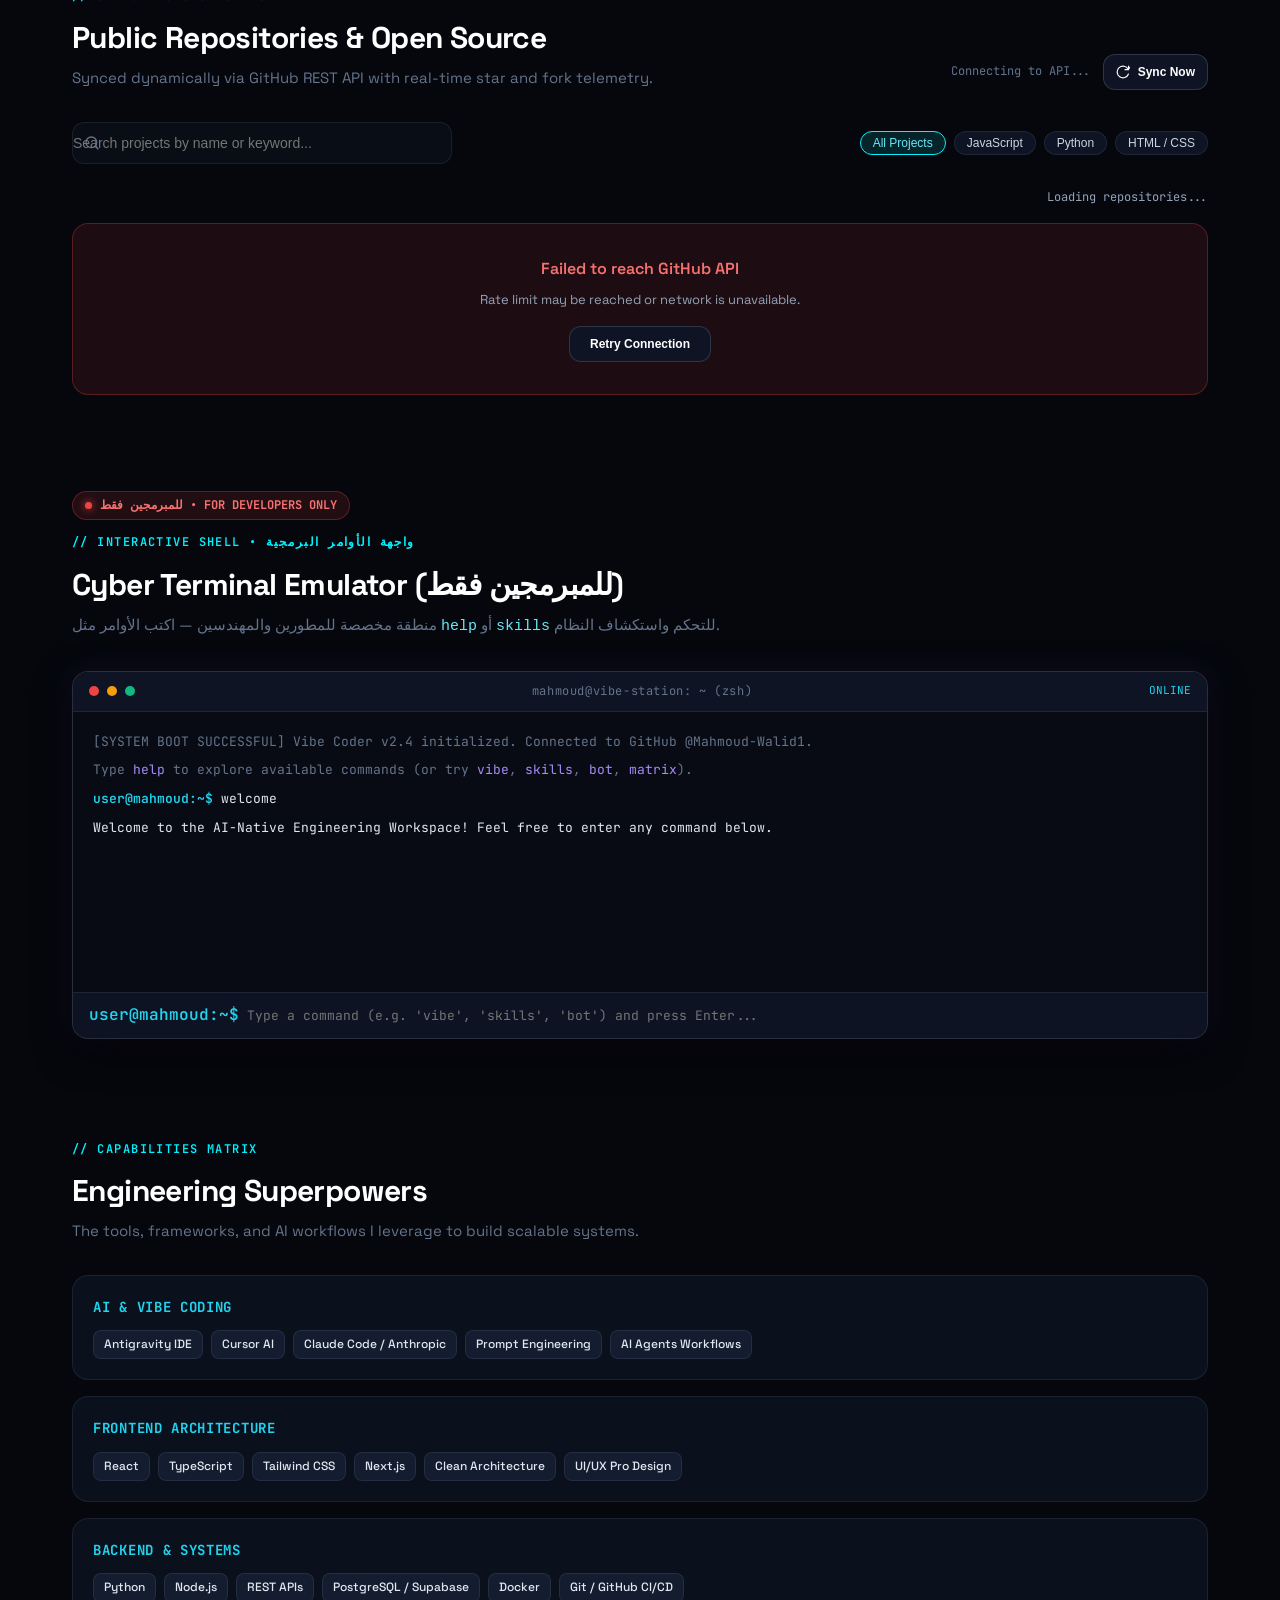
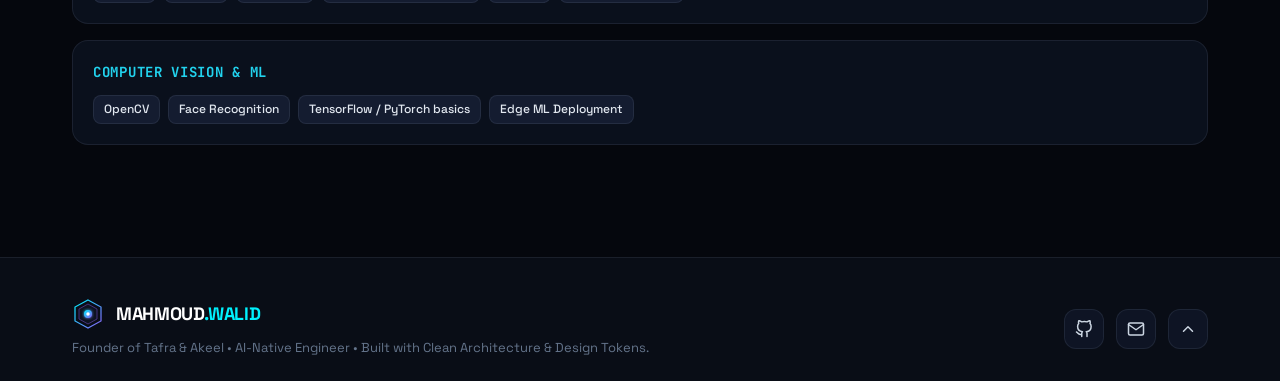
==== commit d3e016f9: "refactor(hero): remove AI-native badge pill above hero title" ====
--- a/index.html
+++ b/index.html
@@ -62,11 +62,6 @@
     <!-- Hero Section -->
     <section id="about" class="hero-section">
       <div class="hero-content">
-        <div class="badge-vibe">
-          <span class="badge-pulse-dot"></span>
-          <span>AI-NATIVE SOFTWARE ENGINEER</span>
-        </div>
-
         <h1 class="hero-title">
           Hi, I'm <span class="hero-gradient-text">Mahmoud Walid</span>.<br>
           Systems Architect &amp; Founder.
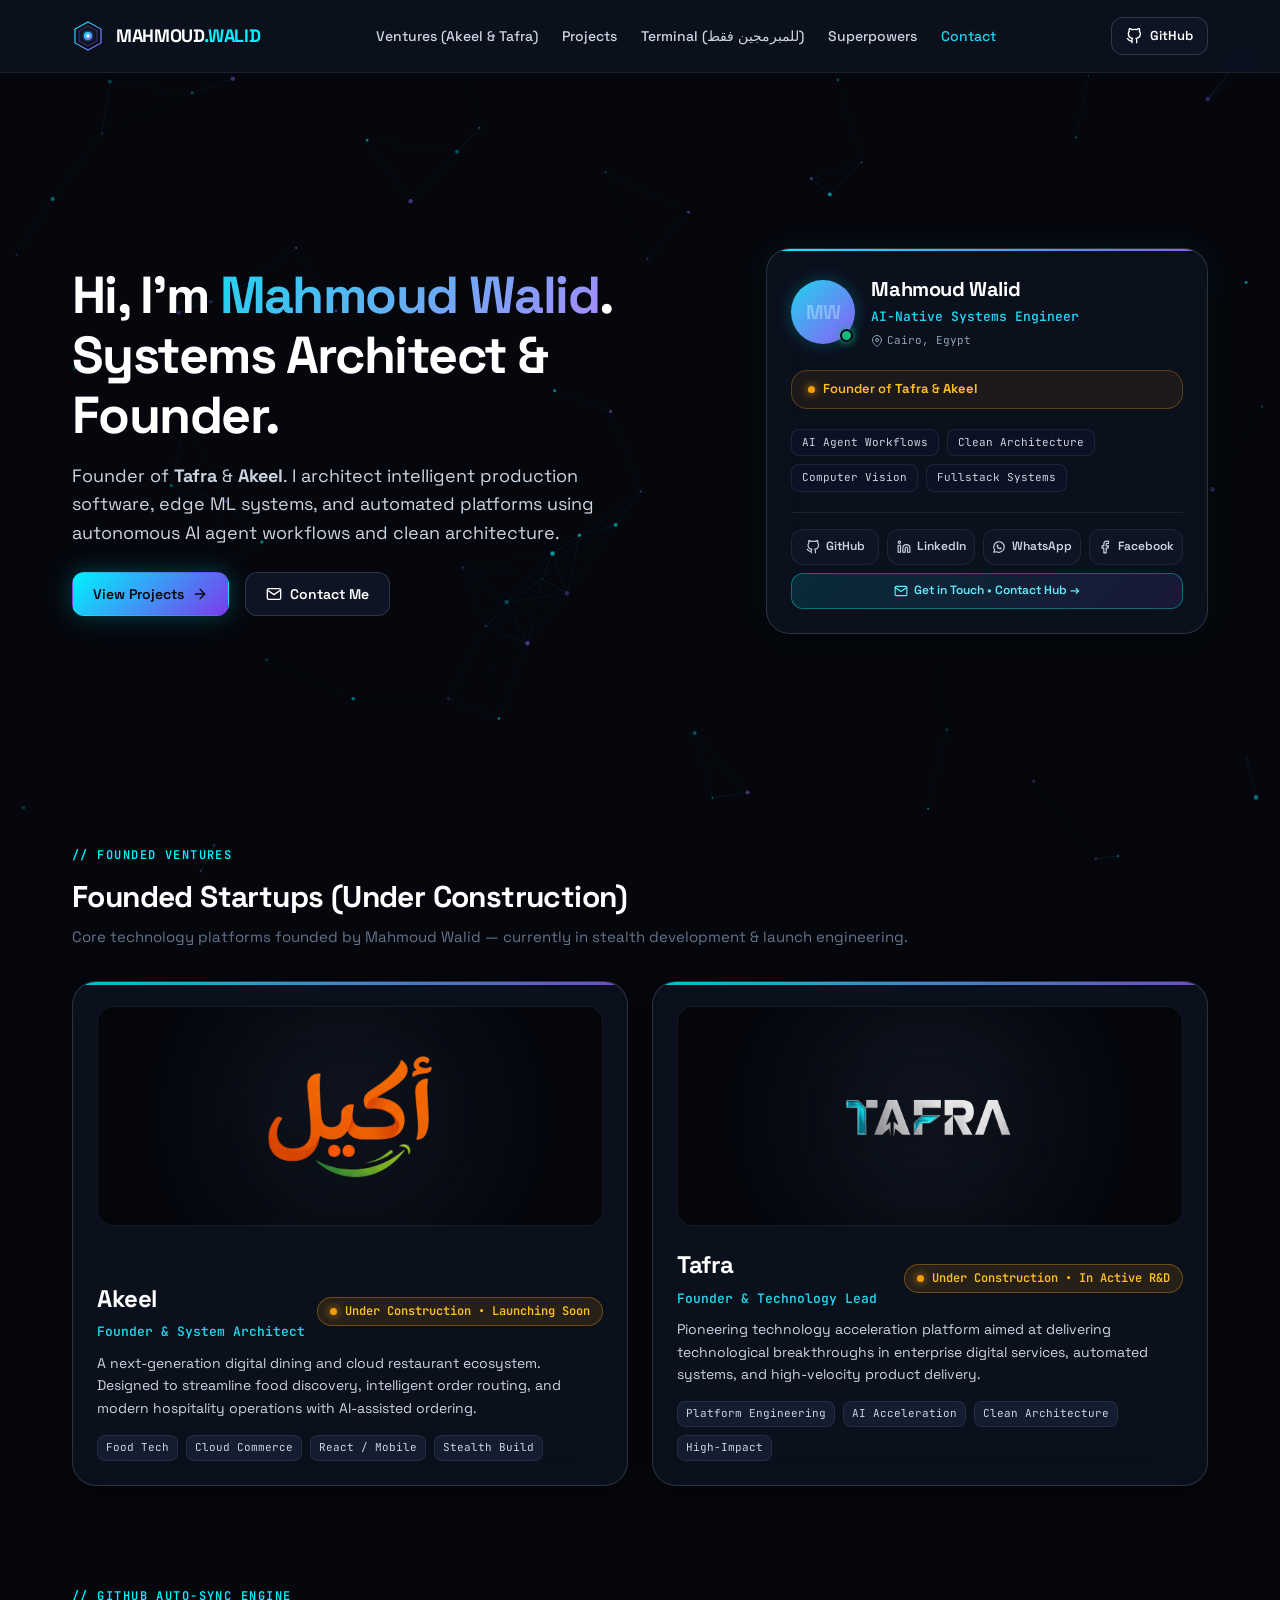
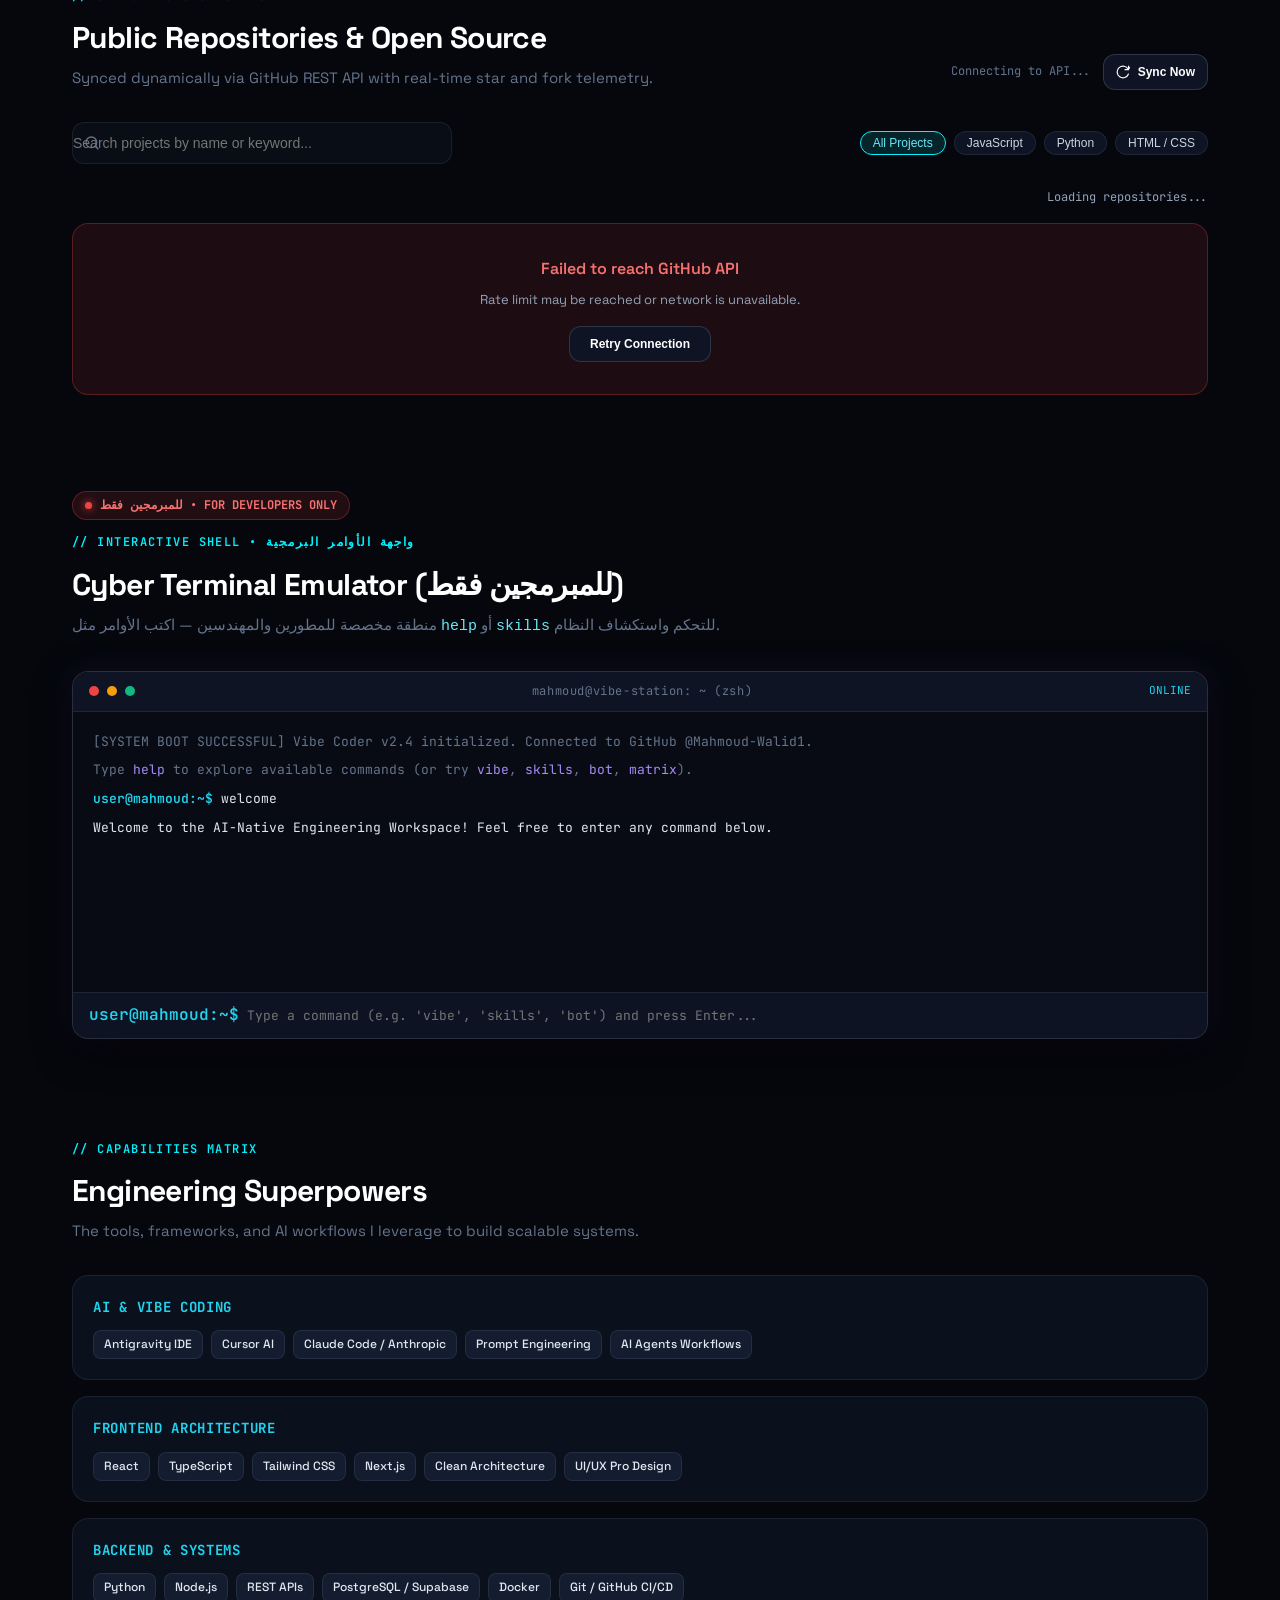
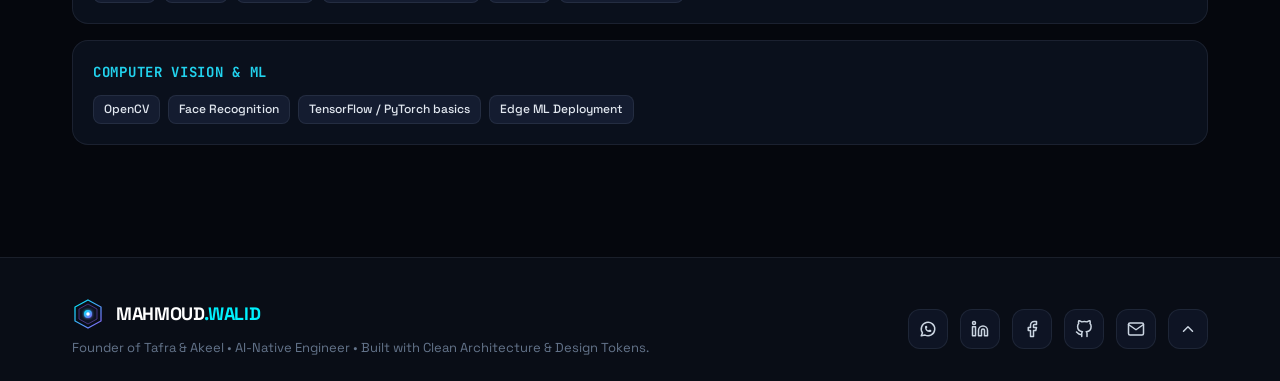
==== commit acb72d1d: "feat(contact): implement dedicated contact hub (contact.html), social profiles, and dynamic messagin" ====
--- a/index.html
+++ b/index.html
@@ -44,6 +44,7 @@
           <li><a href="#projects" class="nav-link">Projects</a></li>
           <li><a href="#terminal" class="nav-link">Terminal (للمبرمجين فقط)</a></li>
           <li><a href="#skills" class="nav-link">Superpowers</a></li>
+          <li><a href="contact.html" class="nav-link" style="color: var(--cyan-400);">Contact</a></li>
         </ul>
       </nav>
 
@@ -80,7 +81,7 @@
             </svg>
           </a>
 
-          <a href="mailto:mahmoud968542@gmail.com" class="btn btn-secondary">
+          <a href="contact.html" class="btn btn-secondary">
             <svg xmlns="http://www.w3.org/2000/svg" width="16" height="16" viewBox="0 0 24 24" fill="none" stroke="currentColor" stroke-width="2" stroke-linecap="round" stroke-linejoin="round">
               <path d="M4 4h16c1.1 0 2 .9 2 2v12c0 1.1-.9 2-2 2H4c-1.1 0-2-.9-2-2V6c0-1.1.9-2 2-2z"></path>
               <polyline points="22,6 12,13 2,6"></polyline>
@@ -127,17 +128,25 @@
 
         <div class="dev-card-footer">
           <div class="dev-quick-links">
-            <a href="https://github.com/Mahmoud-Walid1" target="_blank" rel="noopener noreferrer" class="dev-link-btn" title="GitHub Profile">
-              <svg xmlns="http://www.w3.org/2000/svg" width="15" height="15" viewBox="0 0 24 24" fill="none" stroke="currentColor" stroke-width="2" stroke-linecap="round" stroke-linejoin="round"><path d="M9 19c-5 1.5-5-2.5-7-3m14 6v-3.87a3.37 3.37 0 0 0-.94-2.61c3.14-.35 6.44-1.54 6.44-7A5.44 5.44 0 0 0 20 4.77 5.07 5.07 0 0 0 19.91 1S18.73.65 16 2.48a13.38 13.38 0 0 0-7 0C6.27.65 5.09 1 5.09 1A5.07 5.07 0 0 0 5 4.77a5.44 5.44 0 0 0-1.5 3.78c0 5.42 3.3 6.61 6.44 7A3.37 3.37 0 0 0 9 18.13V22"></path></svg>
+            <a href="https://github.com/Mahmoud-Walid1" target="_blank" rel="noopener noreferrer" class="dev-link-btn" title="GitHub">
+              <svg xmlns="http://www.w3.org/2000/svg" width="14" height="14" viewBox="0 0 24 24" fill="none" stroke="currentColor" stroke-width="2" stroke-linecap="round" stroke-linejoin="round"><path d="M9 19c-5 1.5-5-2.5-7-3m14 6v-3.87a3.37 3.37 0 0 0-.94-2.61c3.14-.35 6.44-1.54 6.44-7A5.44 5.44 0 0 0 20 4.77 5.07 5.07 0 0 0 19.91 1S18.73.65 16 2.48a13.38 13.38 0 0 0-7 0C6.27.65 5.09 1 5.09 1A5.07 5.07 0 0 0 5 4.77a5.44 5.44 0 0 0-1.5 3.78c0 5.42 3.3 6.61 6.44 7A3.37 3.37 0 0 0 9 18.13V22"></path></svg>
               <span>GitHub</span>
             </a>
-            <a href="mailto:mahmoud968542@gmail.com" class="dev-link-btn" title="Direct Email">
-              <svg xmlns="http://www.w3.org/2000/svg" width="15" height="15" viewBox="0 0 24 24" fill="none" stroke="currentColor" stroke-width="2" stroke-linecap="round" stroke-linejoin="round"><path d="M4 4h16c1.1 0 2 .9 2 2v12c0 1.1-.9 2-2 2H4c-1.1 0-2-.9-2-2V6c0-1.1.9-2 2-2z"></path><polyline points="22,6 12,13 2,6"></polyline></svg>
-              <span>Email</span>
-            </a>
-            <a href="#ventures" class="dev-link-btn highlight" title="Ventures">
-              <svg xmlns="http://www.w3.org/2000/svg" width="15" height="15" viewBox="0 0 24 24" fill="none" stroke="currentColor" stroke-width="2" stroke-linecap="round" stroke-linejoin="round"><polygon points="12 2 15.09 8.26 22 9.27 17 14.14 18.18 21.02 12 17.77 5.82 21.02 7 14.14 2 9.27 8.91 8.26 12 2"></polygon></svg>
-              <span>Ventures</span>
+            <a href="https://www.linkedin.com/in/mahmoud-walid-/" target="_blank" rel="noopener noreferrer" class="dev-link-btn" title="LinkedIn">
+              <svg xmlns="http://www.w3.org/2000/svg" width="14" height="14" viewBox="0 0 24 24" fill="none" stroke="currentColor" stroke-width="2" stroke-linecap="round" stroke-linejoin="round"><path d="M16 8a6 6 0 0 1 6 6v7h-4v-7a2 2 0 0 0-2-2 2 2 0 0 0-2 2v7h-4v-7a6 6 0 0 1 6-6z"></path><rect x="2" y="9" width="4" height="12"></rect><circle cx="4" cy="4" r="2"></circle></svg>
+              <span>LinkedIn</span>
+            </a>
+            <a href="https://wa.me/201207384245" target="_blank" rel="noopener noreferrer" class="dev-link-btn" title="WhatsApp">
+              <svg xmlns="http://www.w3.org/2000/svg" width="14" height="14" viewBox="0 0 24 24" fill="none" stroke="currentColor" stroke-width="2" stroke-linecap="round" stroke-linejoin="round"><path d="M3 21l1.65-3.8a9 9 0 1 1 3.4 2.9L3 21"></path><path d="M9 10a.5.5 0 0 0 1 0V9a.5.5 0 0 0-1 0v1a5 5 0 0 0 5 5h1a.5.5 0 0 0 0-1h-1a.5.5 0 0 0 0 1"></path></svg>
+              <span>WhatsApp</span>
+            </a>
+            <a href="https://www.facebook.com/MaHmOuD.WaliD.Abd.elkhalek/" target="_blank" rel="noopener noreferrer" class="dev-link-btn" title="Facebook">
+              <svg xmlns="http://www.w3.org/2000/svg" width="14" height="14" viewBox="0 0 24 24" fill="none" stroke="currentColor" stroke-width="2" stroke-linecap="round" stroke-linejoin="round"><path d="M18 2h-3a5 5 0 0 0-5 5v3H7v4h3v8h4v-8h3l1-4h-4V7a1 1 0 0 1 1-1h3z"></path></svg>
+              <span>Facebook</span>
+            </a>
+            <a href="contact.html" class="dev-link-btn highlight" title="Direct Inquiries & Contact Hub">
+              <svg xmlns="http://www.w3.org/2000/svg" width="14" height="14" viewBox="0 0 24 24" fill="none" stroke="currentColor" stroke-width="2" stroke-linecap="round" stroke-linejoin="round"><path d="M4 4h16c1.1 0 2 .9 2 2v12c0 1.1-.9 2-2 2H4c-1.1 0-2-.9-2-2V6c0-1.1.9-2 2-2z"></path><polyline points="22,6 12,13 2,6"></polyline></svg>
+              <span>Get in Touch &bull; Contact Hub &rarr;</span>
             </a>
           </div>
         </div>
@@ -341,23 +350,23 @@
       </div>
 
       <div style="display: flex; align-items: center; gap: var(--space-3);">
-        <a href="https://github.com/Mahmoud-Walid1" target="_blank" rel="noopener noreferrer" class="btn-icon" aria-label="GitHub Profile">
-          <svg xmlns="http://www.w3.org/2000/svg" width="18" height="18" viewBox="0 0 24 24" fill="none" stroke="currentColor" stroke-width="2" stroke-linecap="round" stroke-linejoin="round">
-            <path d="M9 19c-5 1.5-5-2.5-7-3m14 6v-3.87a3.37 3.37 0 0 0-.94-2.61c3.14-.35 6.44-1.54 6.44-7A5.44 5.44 0 0 0 20 4.77 5.07 5.07 0 0 0 19.91 1S18.73.65 16 2.48a13.38 13.38 0 0 0-7 0C6.27.65 5.09 1 5.09 1A5.07 5.07 0 0 0 5 4.77a5.44 5.44 0 0 0-1.5 3.78c0 5.42 3.3 6.61 6.44 7A3.37 3.37 0 0 0 9 18.13V22"></path>
-          </svg>
-        </a>
-
-        <a href="mailto:mahmoud968542@gmail.com" class="btn-icon" aria-label="Email Me">
-          <svg xmlns="http://www.w3.org/2000/svg" width="18" height="18" viewBox="0 0 24 24" fill="none" stroke="currentColor" stroke-width="2" stroke-linecap="round" stroke-linejoin="round">
-            <path d="M4 4h16c1.1 0 2 .9 2 2v12c0 1.1-.9 2-2 2H4c-1.1 0-2-.9-2-2V6c0-1.1.9-2 2-2z"></path>
-            <polyline points="22,6 12,13 2,6"></polyline>
-          </svg>
-        </a>
-
-        <a href="#about" class="btn-icon" aria-label="Scroll to top">
-          <svg xmlns="http://www.w3.org/2000/svg" width="18" height="18" viewBox="0 0 24 24" fill="none" stroke="currentColor" stroke-width="2" stroke-linecap="round" stroke-linejoin="round">
-            <polyline points="18 15 12 9 6 15"></polyline>
-          </svg>
+        <a href="https://wa.me/201207384245" target="_blank" rel="noopener noreferrer" class="btn-icon" aria-label="WhatsApp" title="WhatsApp">
+          <svg xmlns="http://www.w3.org/2000/svg" width="18" height="18" viewBox="0 0 24 24" fill="none" stroke="currentColor" stroke-width="2" stroke-linecap="round" stroke-linejoin="round"><path d="M3 21l1.65-3.8a9 9 0 1 1 3.4 2.9L3 21"></path><path d="M9 10a.5.5 0 0 0 1 0V9a.5.5 0 0 0-1 0v1a5 5 0 0 0 5 5h1a.5.5 0 0 0 0-1h-1a.5.5 0 0 0 0 1"></path></svg>
+        </a>
+        <a href="https://www.linkedin.com/in/mahmoud-walid-/" target="_blank" rel="noopener noreferrer" class="btn-icon" aria-label="LinkedIn" title="LinkedIn">
+          <svg xmlns="http://www.w3.org/2000/svg" width="18" height="18" viewBox="0 0 24 24" fill="none" stroke="currentColor" stroke-width="2" stroke-linecap="round" stroke-linejoin="round"><path d="M16 8a6 6 0 0 1 6 6v7h-4v-7a2 2 0 0 0-2-2 2 2 0 0 0-2 2v7h-4v-7a6 6 0 0 1 6-6z"></path><rect x="2" y="9" width="4" height="12"></rect><circle cx="4" cy="4" r="2"></circle></svg>
+        </a>
+        <a href="https://www.facebook.com/MaHmOuD.WaliD.Abd.elkhalek/" target="_blank" rel="noopener noreferrer" class="btn-icon" aria-label="Facebook" title="Facebook">
+          <svg xmlns="http://www.w3.org/2000/svg" width="18" height="18" viewBox="0 0 24 24" fill="none" stroke="currentColor" stroke-width="2" stroke-linecap="round" stroke-linejoin="round"><path d="M18 2h-3a5 5 0 0 0-5 5v3H7v4h3v8h4v-8h3l1-4h-4V7a1 1 0 0 1 1-1h3z"></path></svg>
+        </a>
+        <a href="https://github.com/Mahmoud-Walid1" target="_blank" rel="noopener noreferrer" class="btn-icon" aria-label="GitHub Profile" title="GitHub">
+          <svg xmlns="http://www.w3.org/2000/svg" width="18" height="18" viewBox="0 0 24 24" fill="none" stroke="currentColor" stroke-width="2" stroke-linecap="round" stroke-linejoin="round"><path d="M9 19c-5 1.5-5-2.5-7-3m14 6v-3.87a3.37 3.37 0 0 0-.94-2.61c3.14-.35 6.44-1.54 6.44-7A5.44 5.44 0 0 0 20 4.77 5.07 5.07 0 0 0 19.91 1S18.73.65 16 2.48a13.38 13.38 0 0 0-7 0C6.27.65 5.09 1 5.09 1A5.07 5.07 0 0 0 5 4.77a5.44 5.44 0 0 0-1.5 3.78c0 5.42 3.3 6.61 6.44 7A3.37 3.37 0 0 0 9 18.13V22"></path></svg>
+        </a>
+        <a href="contact.html" class="btn-icon" aria-label="Contact Page" title="Contact Hub">
+          <svg xmlns="http://www.w3.org/2000/svg" width="18" height="18" viewBox="0 0 24 24" fill="none" stroke="currentColor" stroke-width="2" stroke-linecap="round" stroke-linejoin="round"><path d="M4 4h16c1.1 0 2 .9 2 2v12c0 1.1-.9 2-2 2H4c-1.1 0-2-.9-2-2V6c0-1.1.9-2 2-2z"></path><polyline points="22,6 12,13 2,6"></polyline></svg>
+        </a>
+        <a href="#about" class="btn-icon" aria-label="Scroll to top" title="Scroll to top">
+          <svg xmlns="http://www.w3.org/2000/svg" width="18" height="18" viewBox="0 0 24 24" fill="none" stroke="currentColor" stroke-width="2" stroke-linecap="round" stroke-linejoin="round"><polyline points="18 15 12 9 6 15"></polyline></svg>
         </a>
       </div>
     </div>
--- a/css/layout.css
+++ b/css/layout.css
@@ -331,7 +331,7 @@
 
 .dev-quick-links {
   display: grid;
-  grid-template-columns: repeat(3, 1fr);
+  grid-template-columns: repeat(4, 1fr);
   gap: var(--space-2);
 }
 
@@ -339,7 +339,7 @@
   display: inline-flex;
   align-items: center;
   justify-content: center;
-  gap: var(--space-1);
+  gap: 6px;
   height: 36px;
   padding: 0 var(--space-2);
   border-radius: var(--radius-md);
@@ -361,13 +361,15 @@
 }
 
 .dev-link-btn.highlight {
+  grid-column: 1 / -1;
   background: linear-gradient(135deg, rgba(0, 242, 254, 0.12), rgba(139, 92, 246, 0.12));
-  border-color: rgba(0, 242, 254, 0.3);
+  border-color: rgba(0, 242, 254, 0.35);
   color: var(--cyan-300);
 }
 
 .dev-link-btn.highlight:hover {
   border-color: var(--cyan-400);
+  background: linear-gradient(135deg, rgba(0, 242, 254, 0.2), rgba(139, 92, 246, 0.2));
   box-shadow: 0 0 16px rgba(0, 242, 254, 0.2);
 }
 
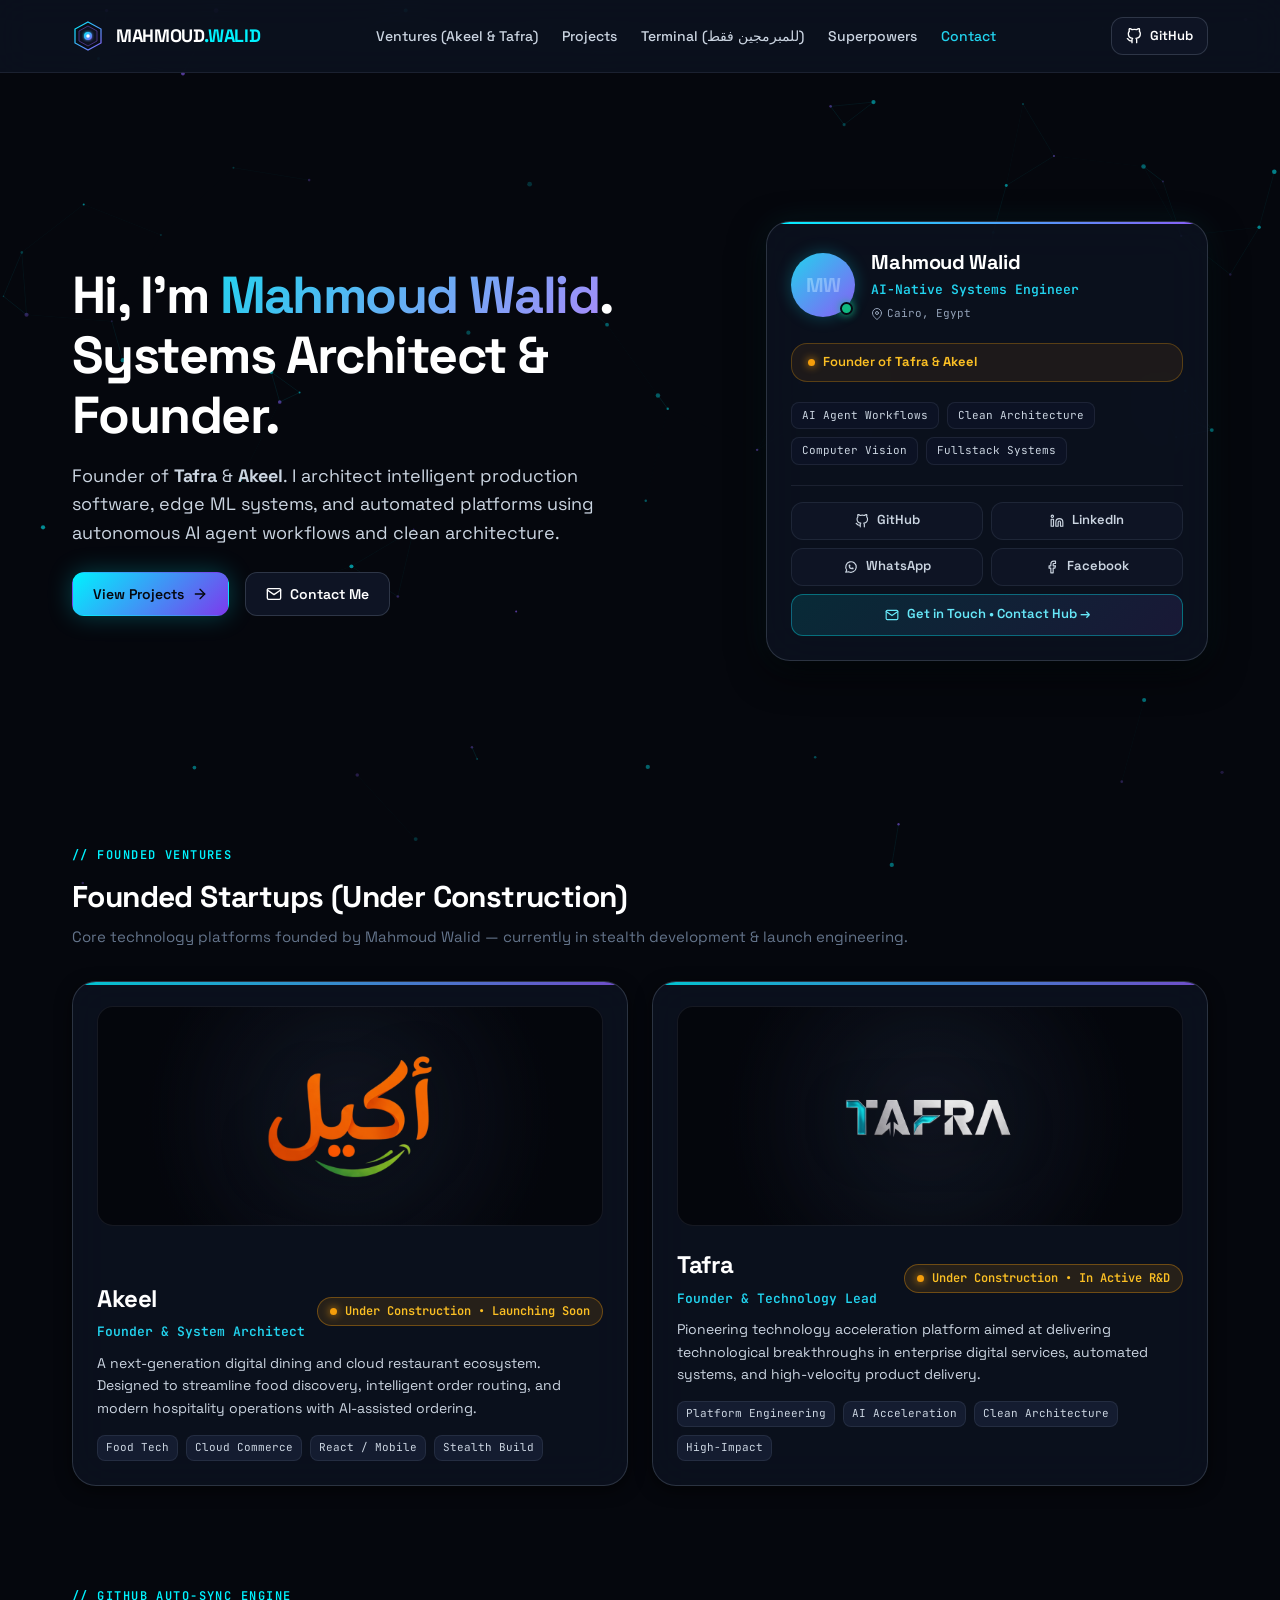
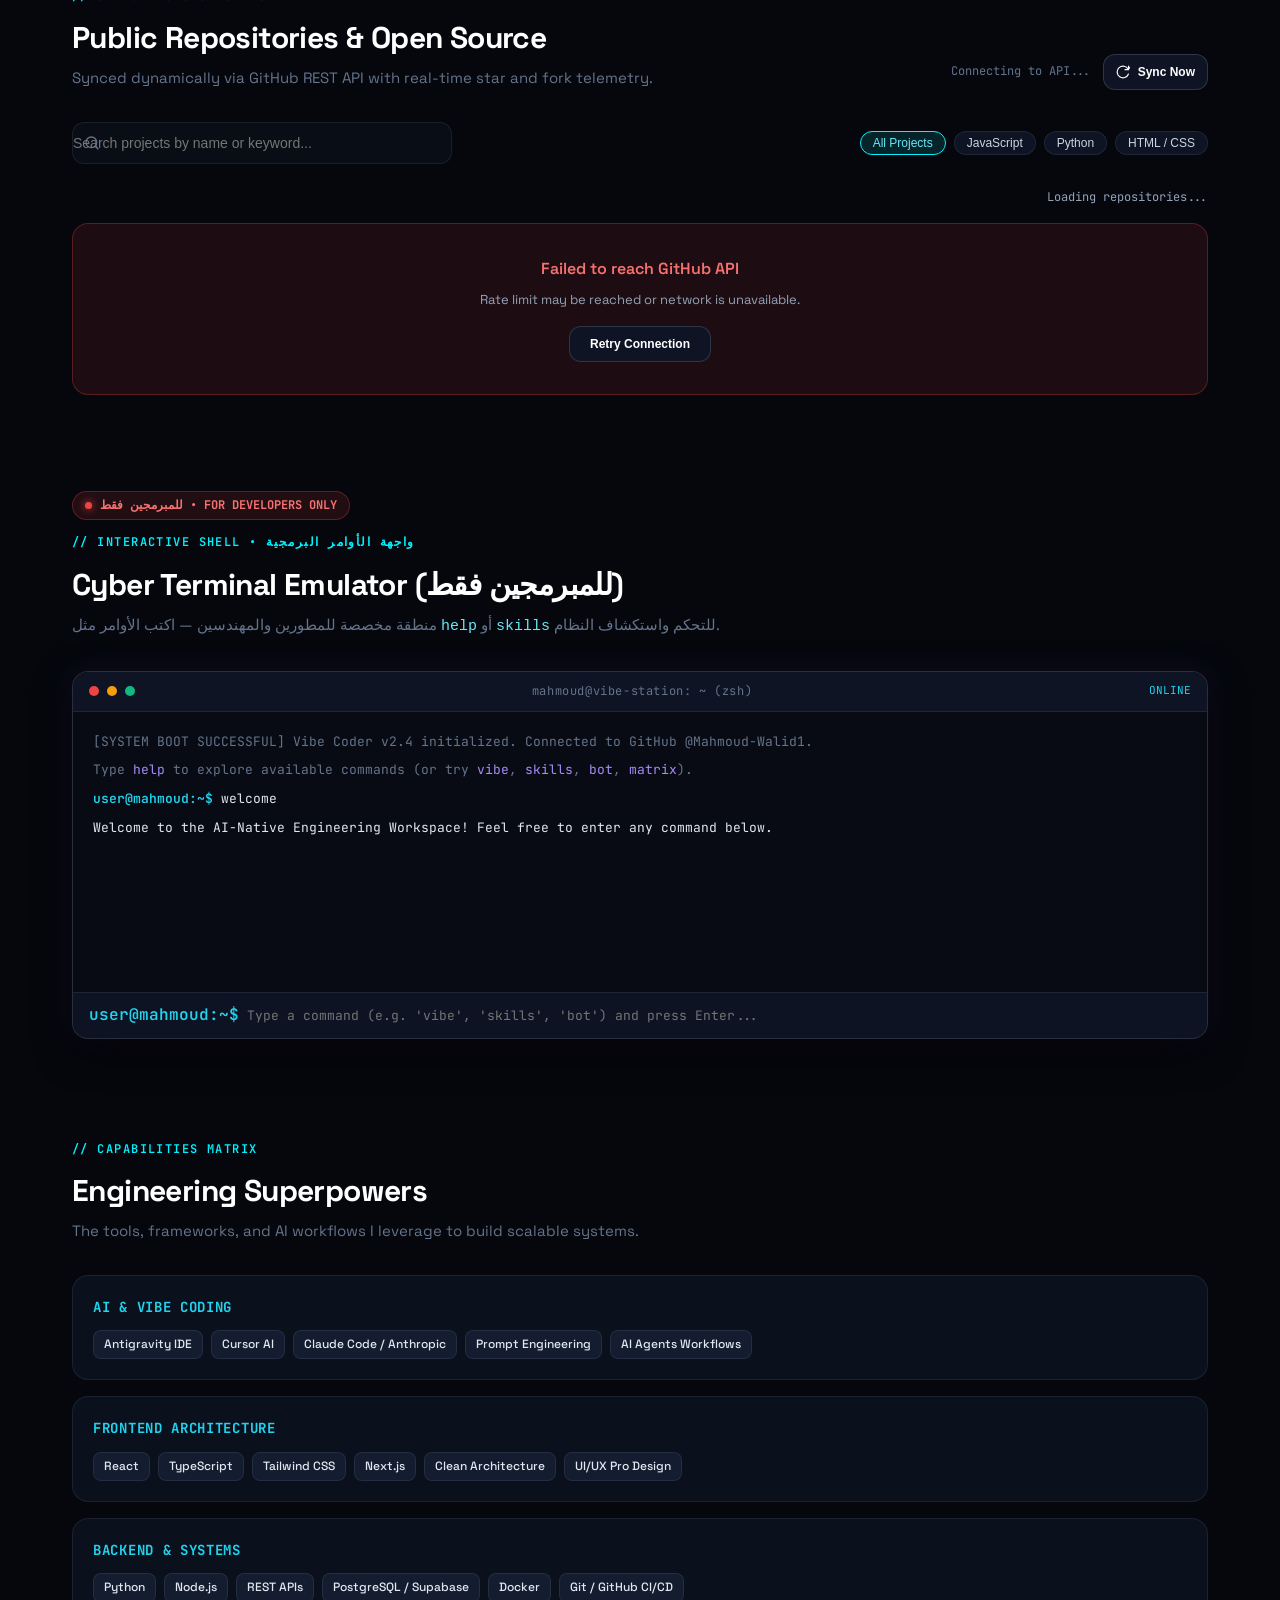
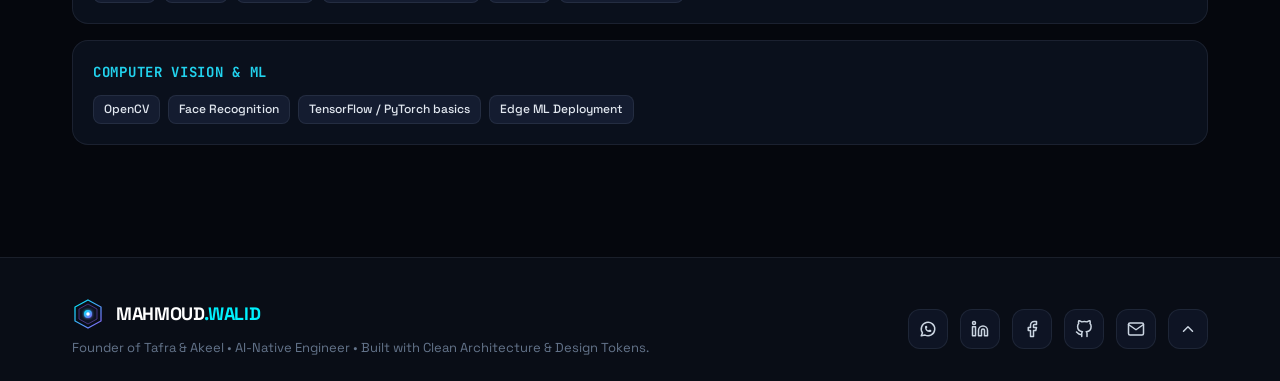
==== commit 71aea4b8: "fix(ui): adjust developer quick-links to balanced 2-column grid to prevent text truncation on Facebo" ====
--- a/index.html
+++ b/index.html
@@ -17,7 +17,7 @@
 
   <!-- Design System CSS -->
   <link rel="stylesheet" href="css/tokens.css">
-  <link rel="stylesheet" href="css/layout.css">
+  <link rel="stylesheet" href="css/layout.css?v=2.0">
   <link rel="stylesheet" href="css/components.css?v=2.0">
 
   <style>
--- a/css/layout.css
+++ b/css/layout.css
@@ -331,7 +331,7 @@
 
 .dev-quick-links {
   display: grid;
-  grid-template-columns: repeat(4, 1fr);
+  grid-template-columns: repeat(2, 1fr);
   gap: var(--space-2);
 }
 
@@ -339,15 +339,15 @@
   display: inline-flex;
   align-items: center;
   justify-content: center;
-  gap: 6px;
-  height: 36px;
-  padding: 0 var(--space-2);
+  gap: var(--space-2);
+  height: 38px;
+  padding: 0 var(--space-3);
   border-radius: var(--radius-md);
   background: var(--slate-850);
   border: 1px solid var(--border-subtle);
   color: var(--text-secondary);
   font-family: var(--font-sans);
-  font-size: 0.75rem;
+  font-size: 0.8125rem;
   font-weight: 600;
   text-decoration: none;
   transition: all var(--duration-micro) var(--ease-enter);
@@ -360,17 +360,42 @@
   transform: translateY(-1px);
 }
 
+.dev-link-btn[title="GitHub"]:hover {
+  border-color: rgba(255, 255, 255, 0.4);
+  color: #ffffff;
+}
+
+.dev-link-btn[title="LinkedIn"]:hover {
+  border-color: rgba(10, 102, 194, 0.5);
+  color: #60a5fa;
+  box-shadow: 0 0 12px rgba(10, 102, 194, 0.18);
+}
+
+.dev-link-btn[title="WhatsApp"]:hover {
+  border-color: rgba(37, 211, 102, 0.5);
+  color: #4ade80;
+  box-shadow: 0 0 12px rgba(37, 211, 102, 0.18);
+}
+
+.dev-link-btn[title="Facebook"]:hover {
+  border-color: rgba(24, 119, 242, 0.5);
+  color: #60a5fa;
+  box-shadow: 0 0 12px rgba(24, 119, 242, 0.18);
+}
+
 .dev-link-btn.highlight {
   grid-column: 1 / -1;
+  height: 42px;
   background: linear-gradient(135deg, rgba(0, 242, 254, 0.12), rgba(139, 92, 246, 0.12));
   border-color: rgba(0, 242, 254, 0.35);
   color: var(--cyan-300);
+  font-size: 0.8125rem;
 }
 
 .dev-link-btn.highlight:hover {
   border-color: var(--cyan-400);
   background: linear-gradient(135deg, rgba(0, 242, 254, 0.2), rgba(139, 92, 246, 0.2));
-  box-shadow: 0 0 16px rgba(0, 242, 254, 0.2);
+  box-shadow: 0 0 16px rgba(0, 242, 254, 0.25);
 }
 
 /* Section Common Layout */
